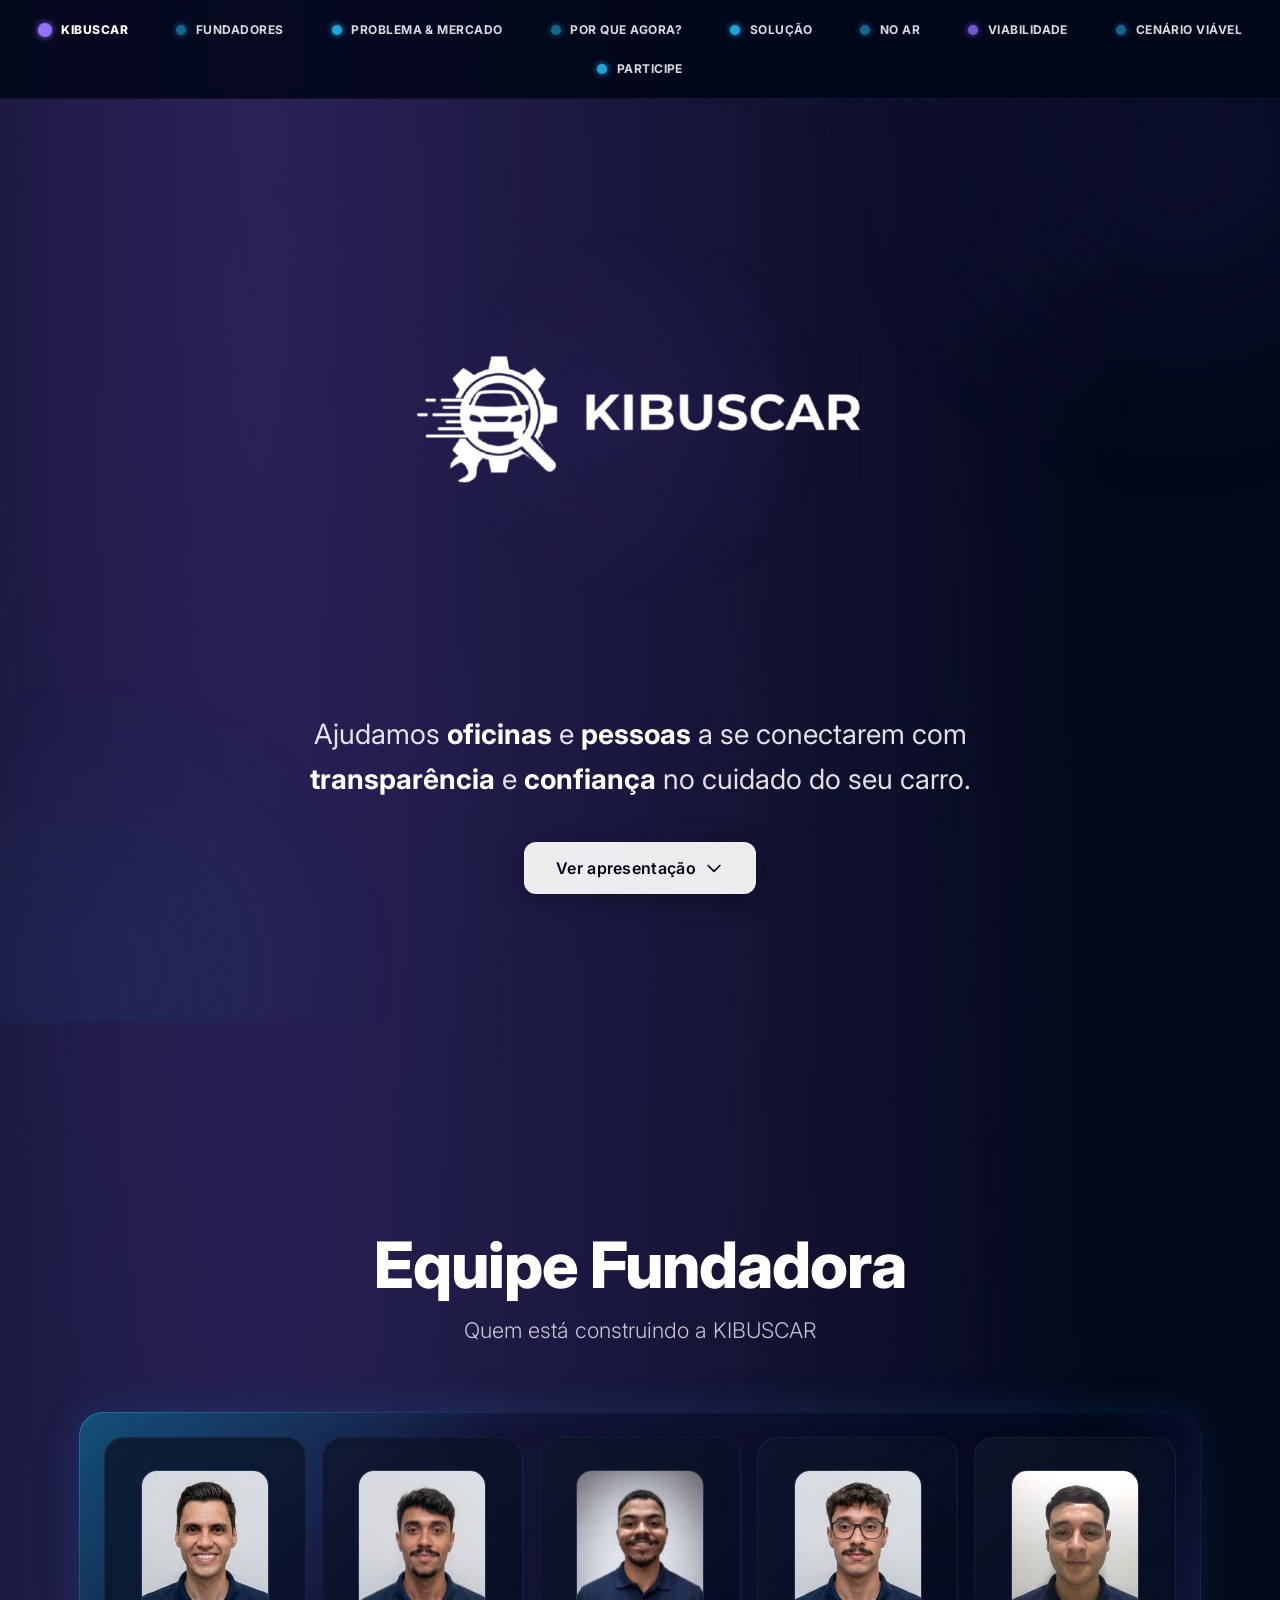
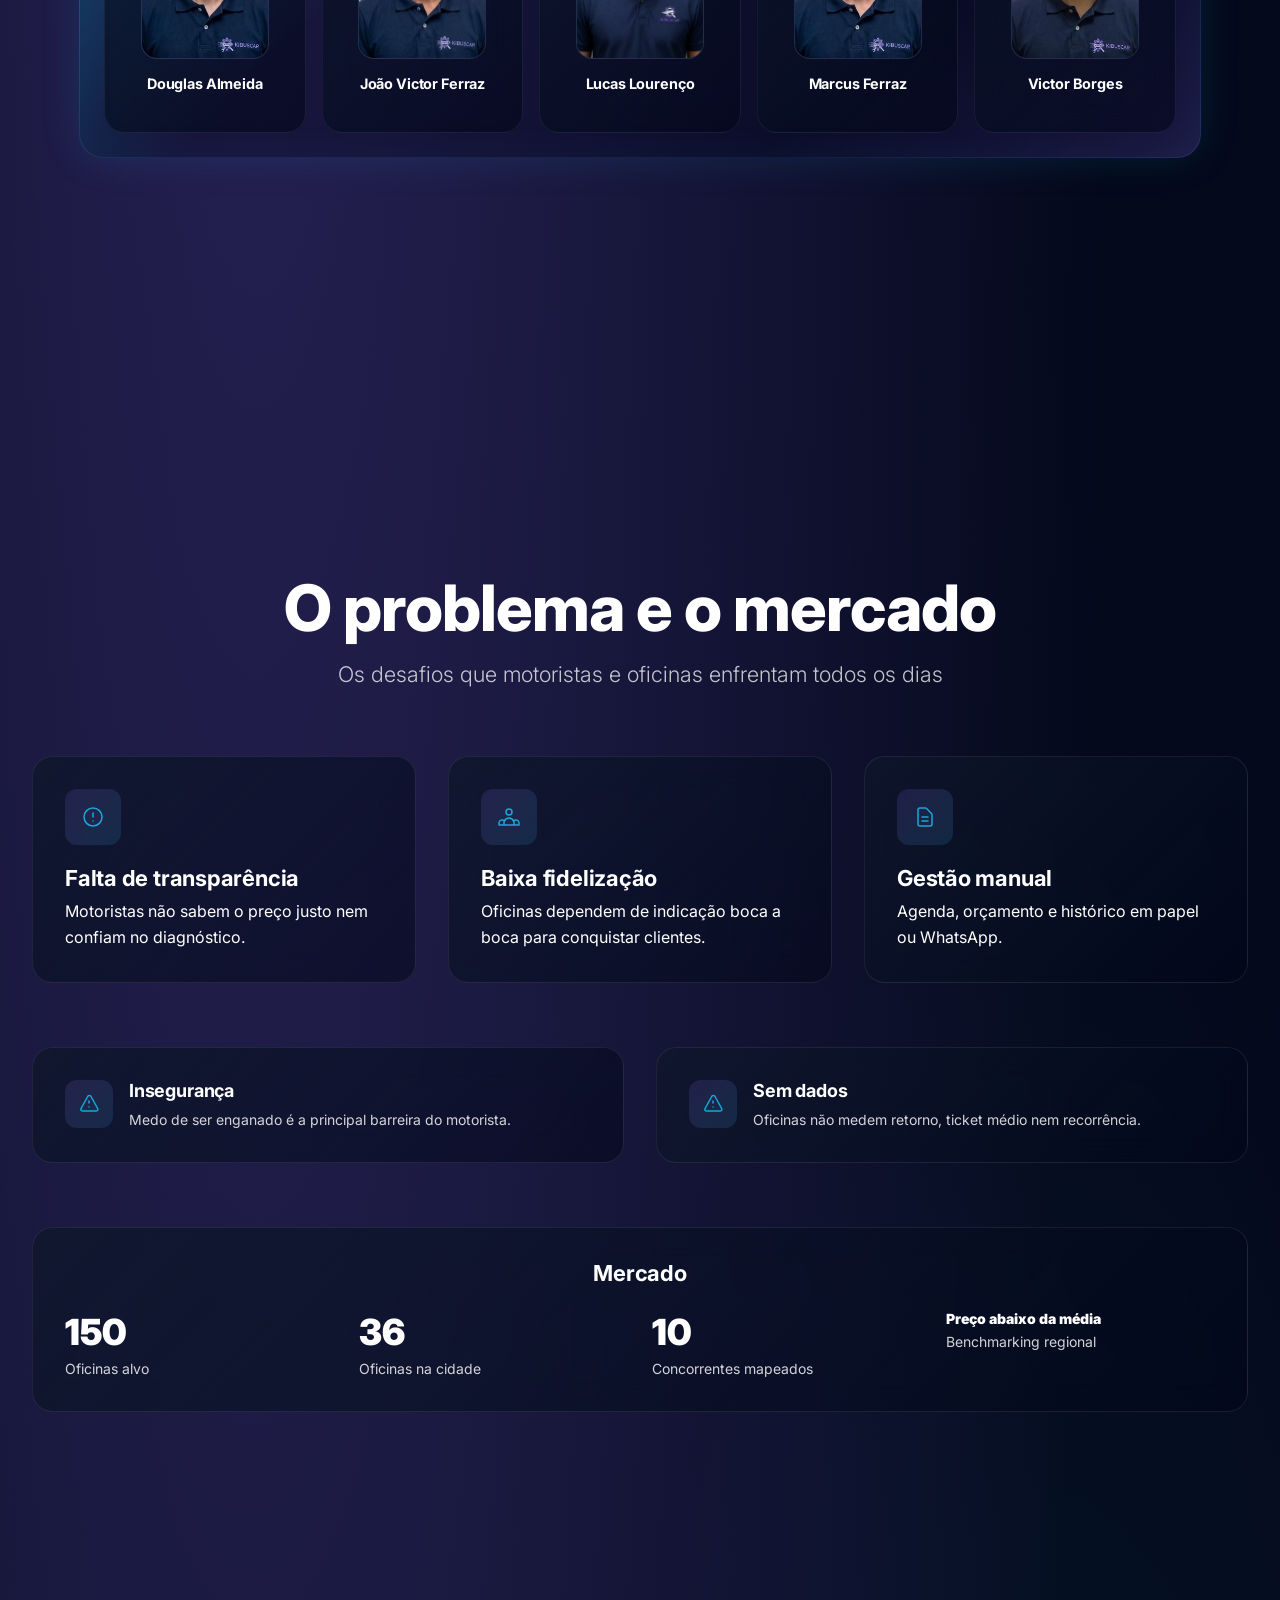
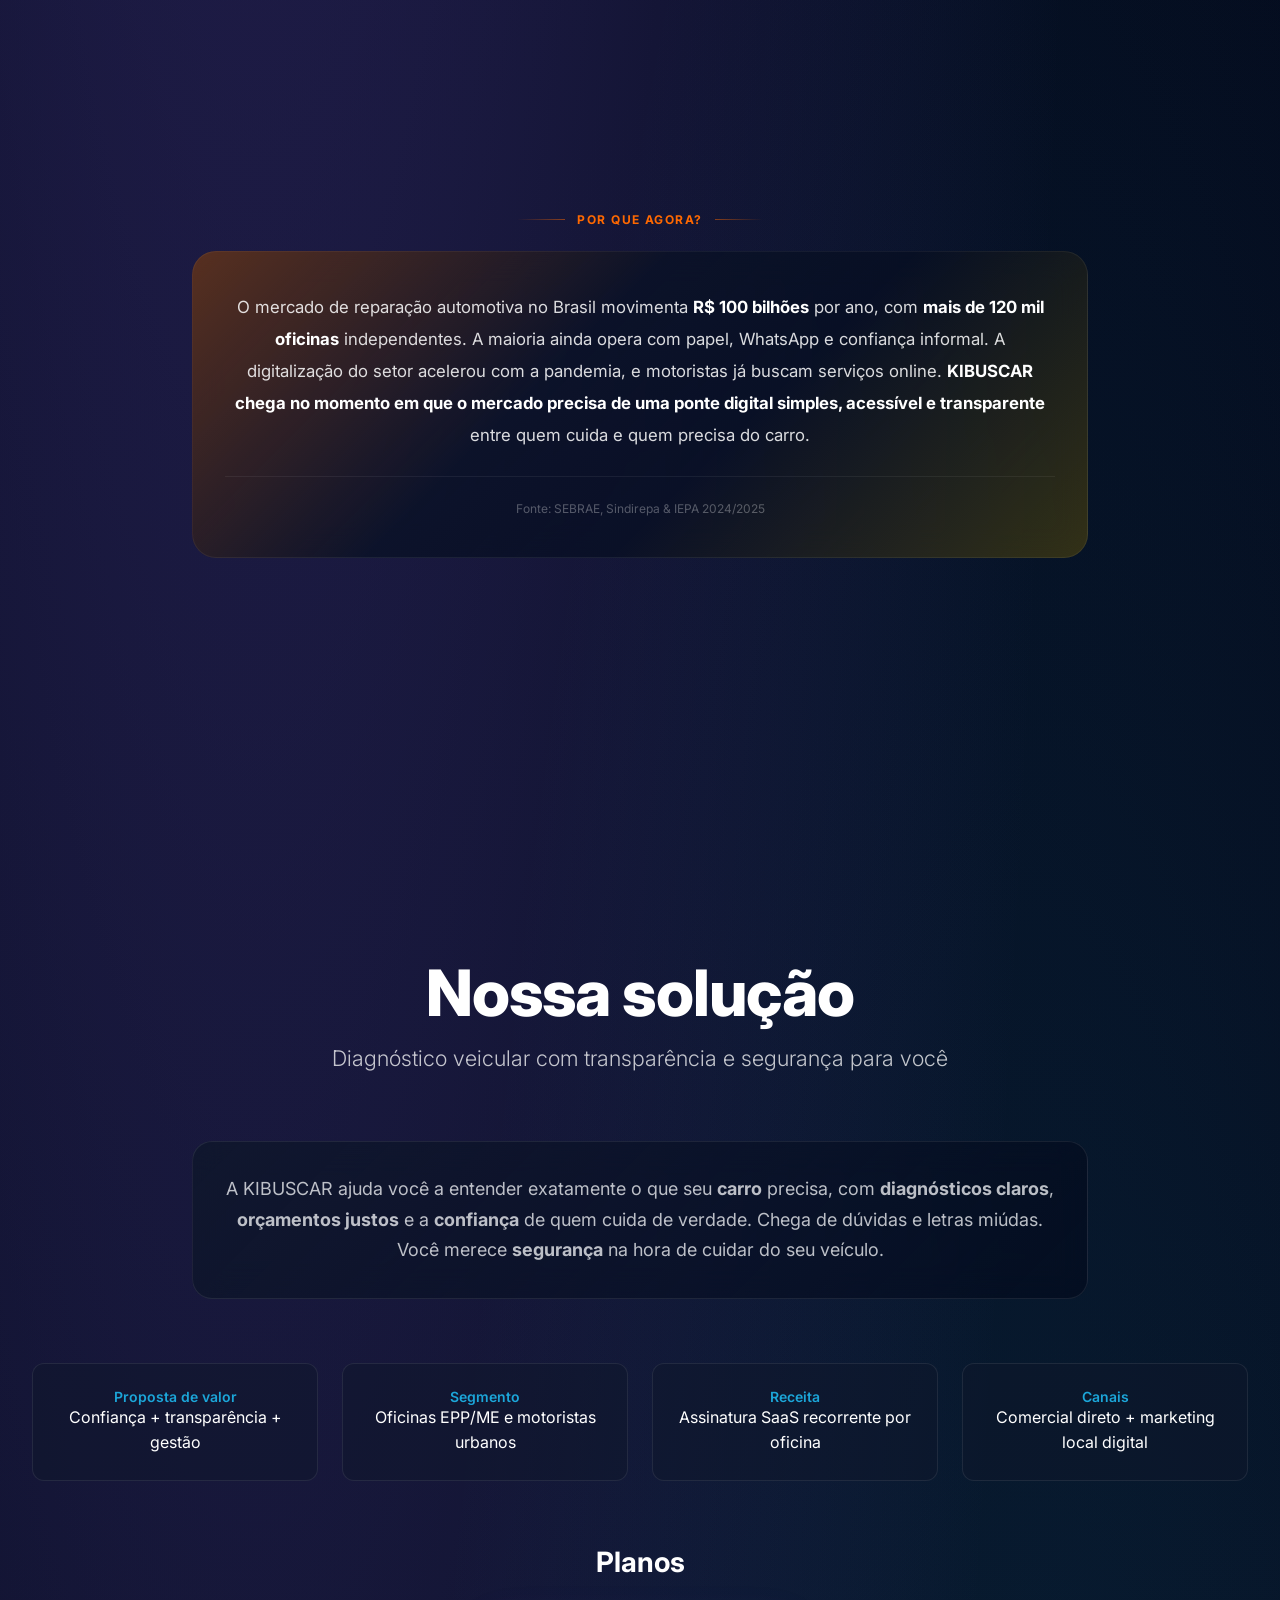
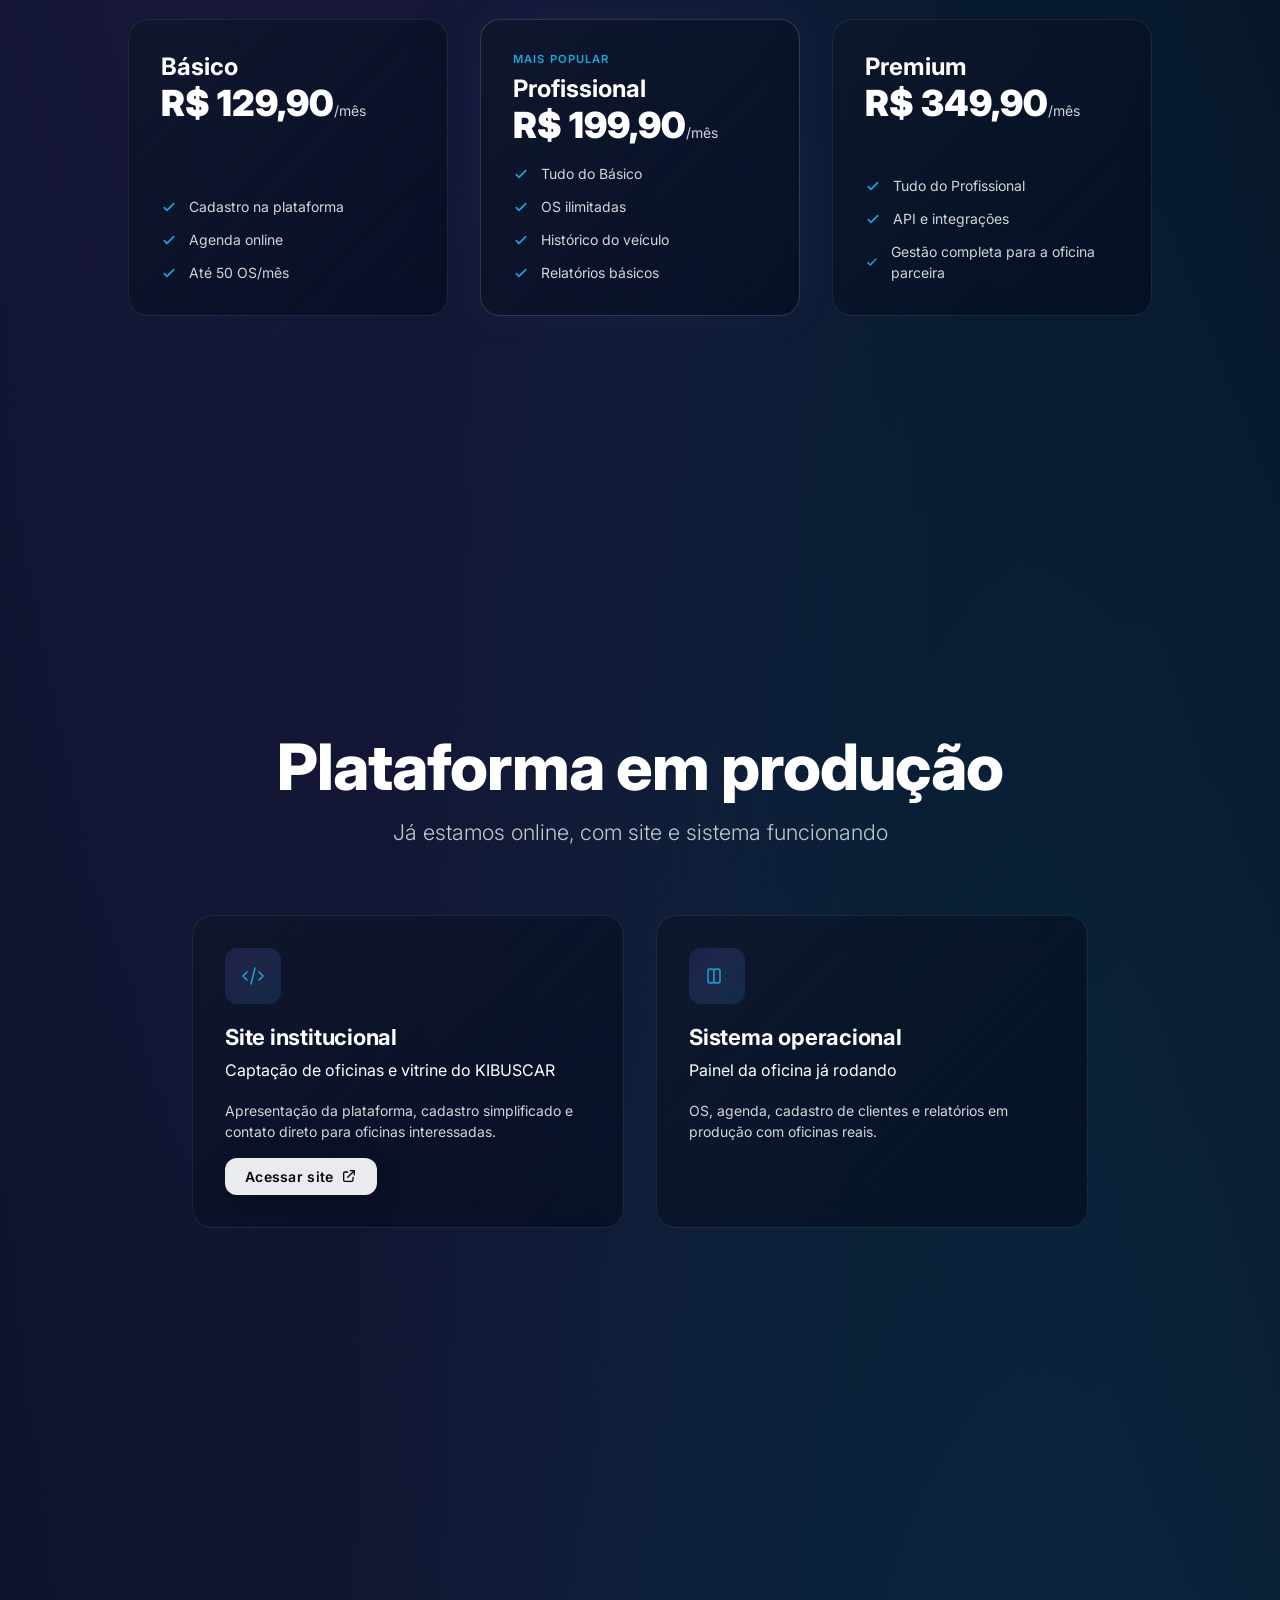
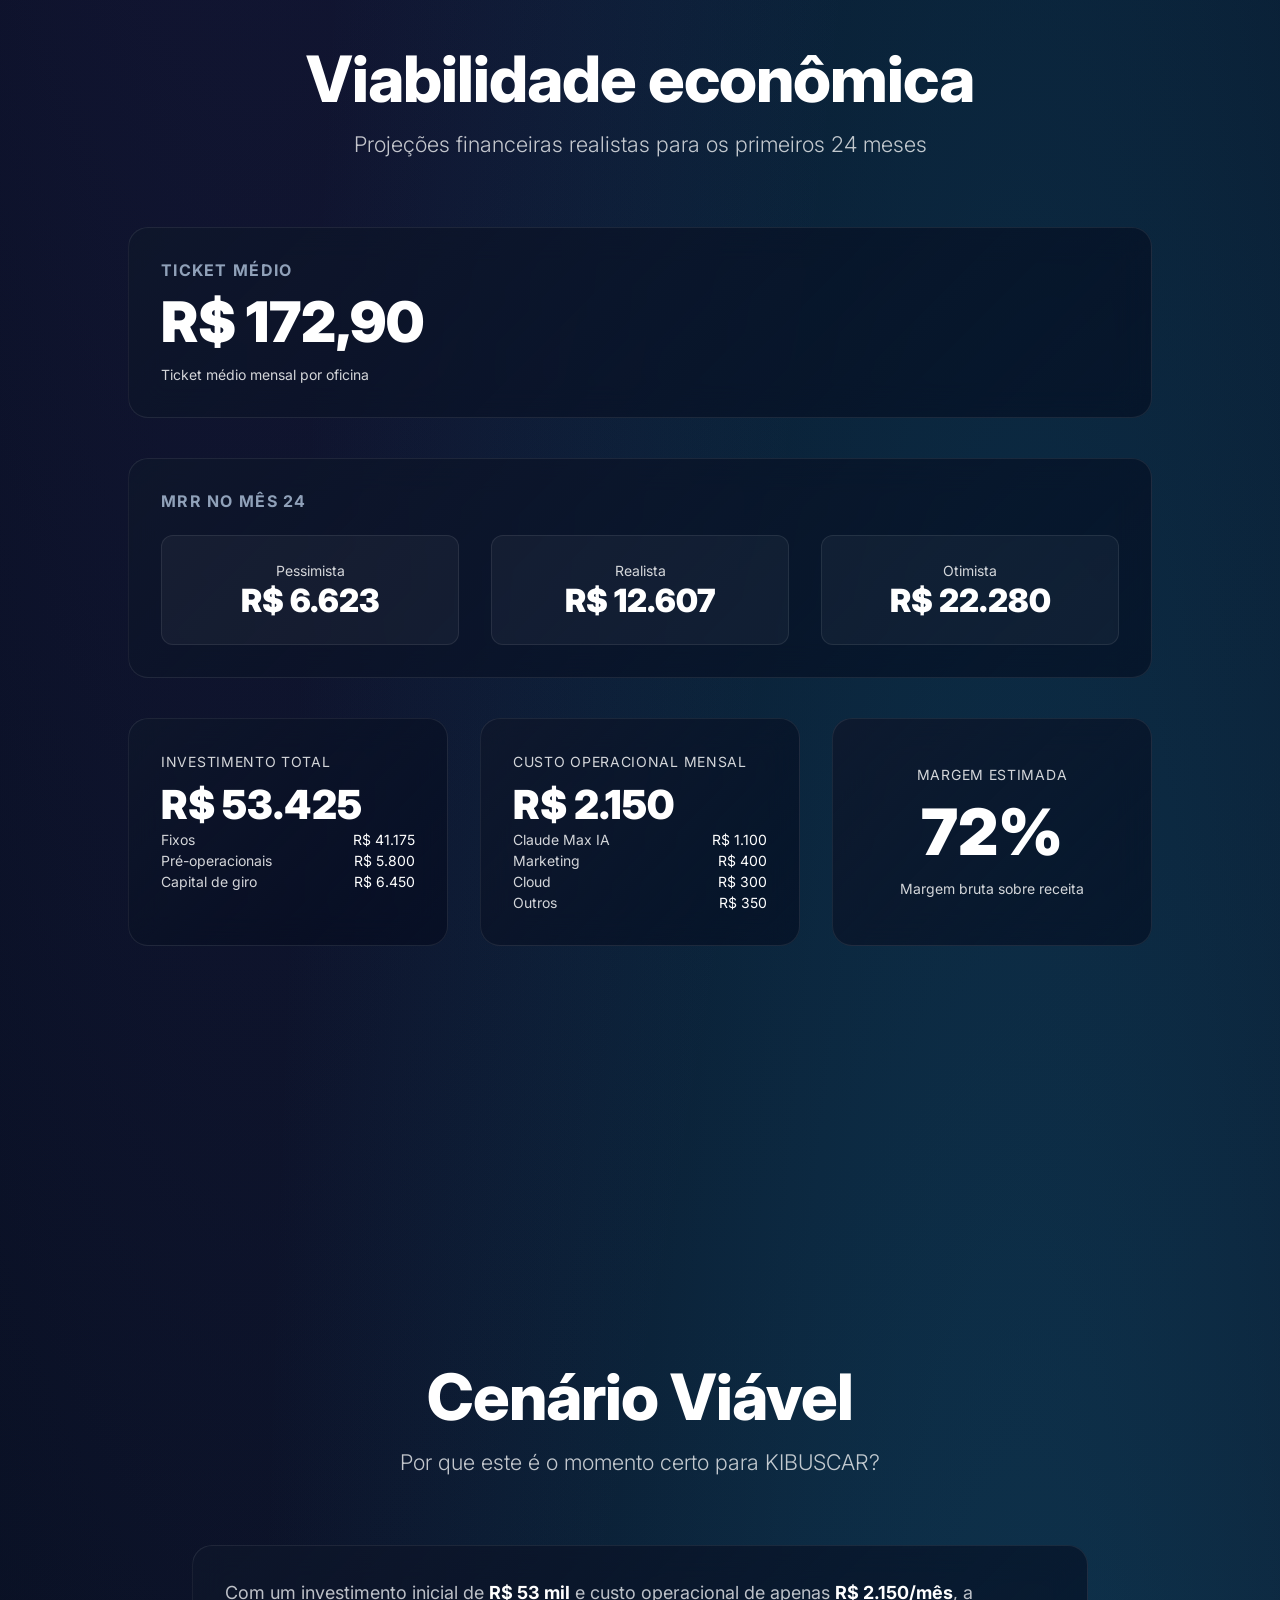
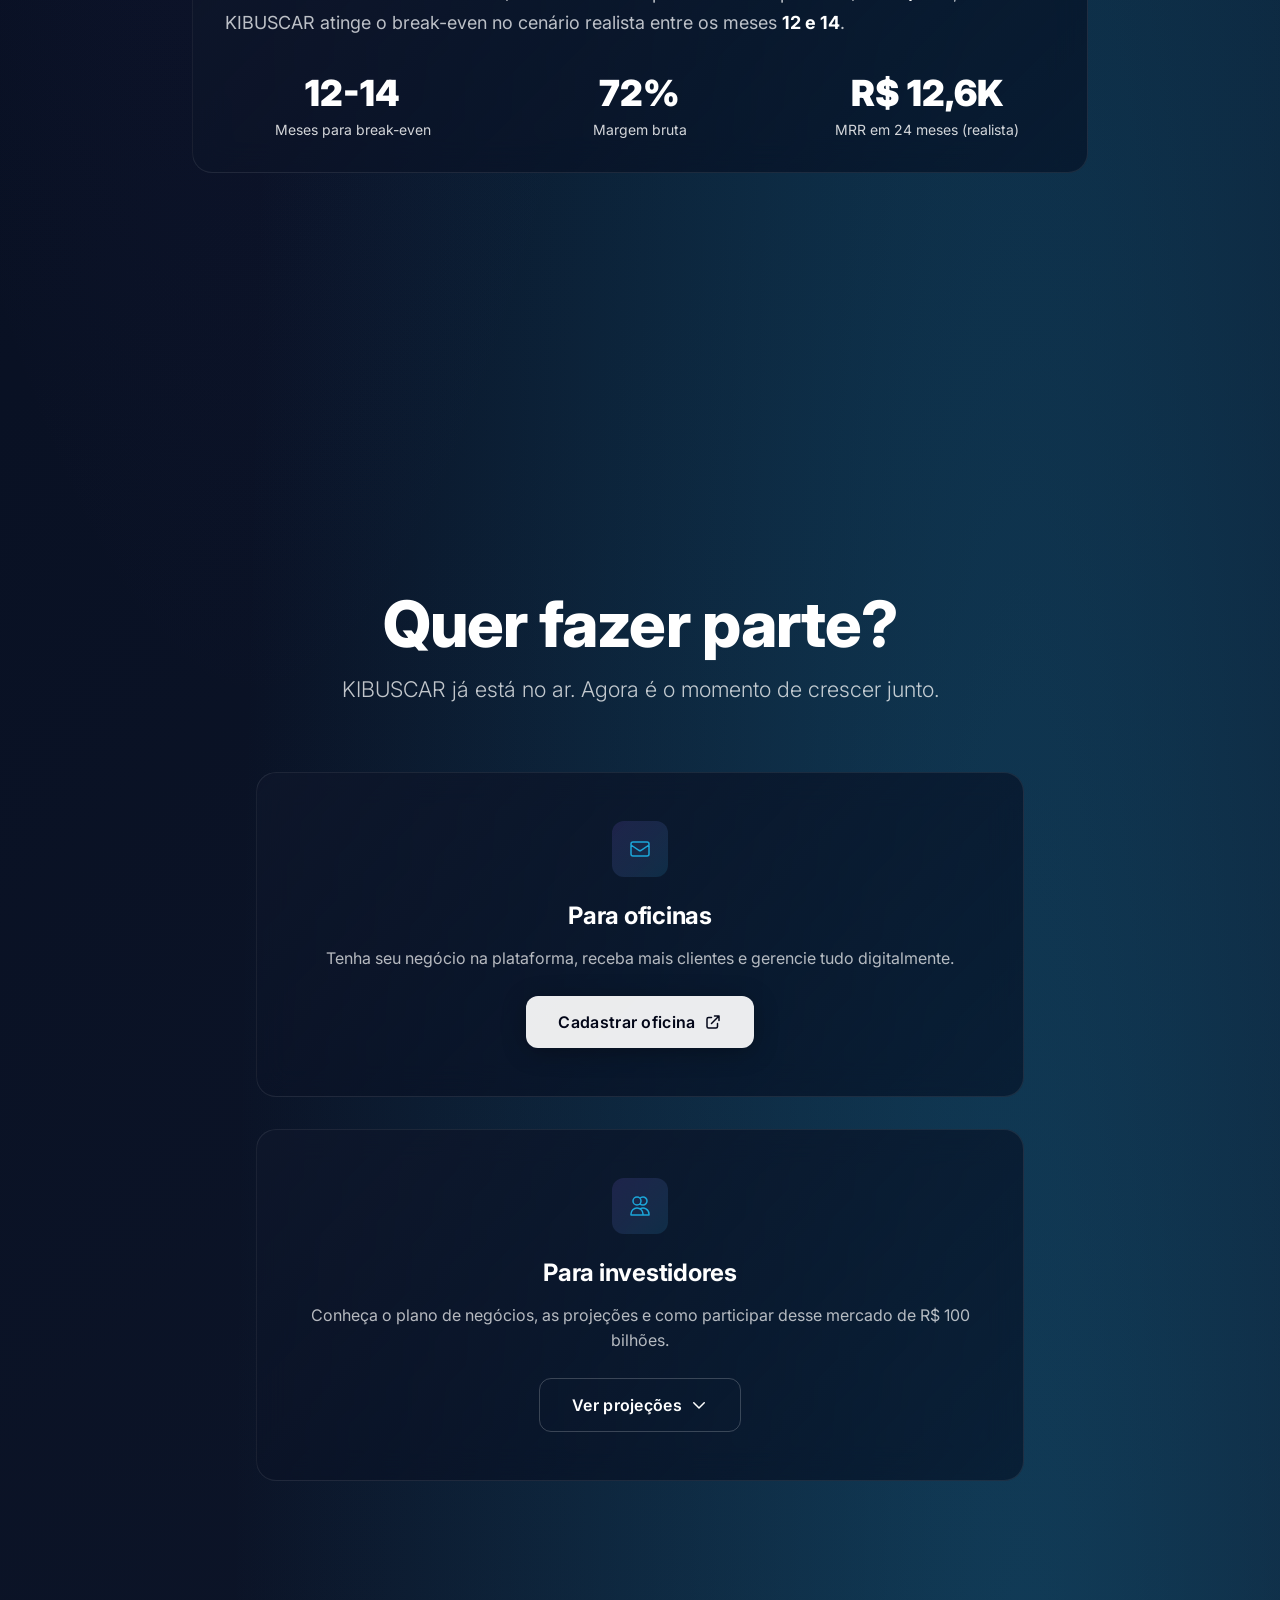
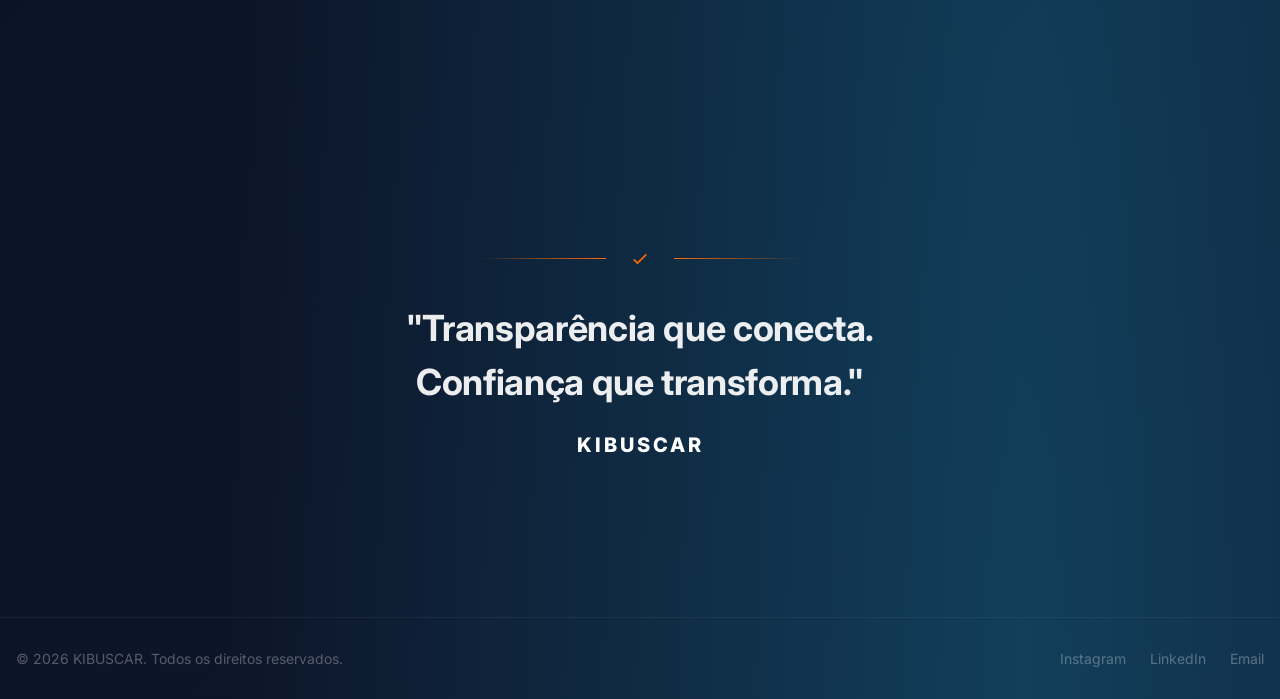
==== index.html @ b16998b0 "Rename kibuscar-pitch.html to index.html for Render" ====
<!DOCTYPE html>
<html lang="pt-BR">
<head>
<meta charset="UTF-8">
<meta name="viewport" content="width=device-width, initial-scale=1.0">
<title>KIBUSCAR | Carros, Oficinas e Pessoas</title>
<link rel="icon" type="image/png" href="kibuscar-logo.png">
<link rel="apple-touch-icon" href="kibuscar-logo.png">
<link href="https://fonts.googleapis.com/css2?family=Inter:wght@300;400;500;600;700;800;900&display=swap" rel="stylesheet">
<style>
*, *::before, *::after { box-sizing: border-box; margin: 0; padding: 0; }
:root {
  --kibu-purple: oklch(55% .18 290);
  --kibu-teal: oklch(68% .13 230);
  --foreground: oklch(100% 0 0);
  --muted-foreground: oklch(70.4% .04 256.788);
  --card-bg: oklch(20.8% .042 265.755);
  --surface: oklch(12.9% .042 264.695);
  --border: oklch(100% 0 0 / .1);
  --gradient-amber: linear-gradient(135deg, var(--kibu-purple), var(--kibu-teal));
}
html { scroll-behavior: smooth; scroll-padding-top: 2rem; }
body {
  font-family: 'Inter', system-ui, -apple-system, sans-serif;
  background: radial-gradient(ellipse at 20% 0%, oklch(55% .18 290 / 0.35), transparent 60%),
              radial-gradient(ellipse at 80% 100%, oklch(68% .13 230 / 0.28), transparent 55%),
              linear-gradient(135deg, oklch(12.9% .042 264.695) 0%, oklch(16% .04 265) 50%, oklch(20.8% .042 265.755) 100%);
  color: var(--foreground);
  -webkit-font-smoothing: antialiased;
  min-height: 100vh;
  padding-top: 3rem;
}
::selection { background: var(--kibu-purple); color: #fff; }
::-webkit-scrollbar { width: 8px; }
::-webkit-scrollbar-track { background: var(--surface); }
::-webkit-scrollbar-thumb { background: var(--kibu-purple); border-radius: 4px; }

/* ===== KEYWORD SIDEBAR ===== */
.keyword-bar {
  position: fixed; top: 0; left: 0; right: 0;
  z-index: 50; display: flex; flex-direction: row;
  justify-content: center; align-items: center;
  gap: 0.5rem 1.5rem; padding: 0.875rem 1.5rem;
  flex-wrap: wrap;
  background: oklch(12.9% .042 264.695 / 0.88);
  backdrop-filter: blur(14px); -webkit-backdrop-filter: blur(14px);
  border-bottom: 1px solid oklch(100% 0 0 / 0.06);
}

.keyword-item {
  display: flex; align-items: center; gap: 0.6rem;
  text-decoration: none; transition: all 0.3s; cursor: pointer;
  padding: 0.5rem 0.75rem; border-radius: 0.5rem;
}
.keyword-item:hover { background: oklch(100% 0 0 / 0.05); }
.keyword-dot {
  width: 10px; height: 10px; border-radius: 50%;
  transition: all 0.3s; flex-shrink: 0;
  box-shadow: 0 0 6px currentColor;
}
.keyword-label {
  font-size: 0.75rem; font-weight: 700; letter-spacing: 0.04em;
  color: oklch(100% 0 0 / 0.85); text-transform: uppercase;
  transition: all 0.3s; white-space: nowrap;
}
.keyword-item:hover .keyword-dot { width: 12px; height: 12px; box-shadow: 0 0 12px currentColor; }
.keyword-item:hover .keyword-label { color: var(--foreground); }
.keyword-item.active .keyword-dot { width: 14px; height: 14px; filter: brightness(1.3); }
.keyword-item.active .keyword-label { color: var(--foreground); font-weight: 800; }

/* ===== CONTAINERS ===== */
.section { max-width: 1280px; margin: 0 auto; padding: 5rem 1rem; position: relative; z-index: 1; }
@media (min-width: 768px) { .section { padding: 8rem 1.5rem; } }
@media (min-width: 1024px) { .section { padding: 8rem 2rem; } }

/* ===== TYPOGRAPHY ===== */
.section-title {
  font-size: 2.5rem; font-weight: 800; letter-spacing: -0.02em; line-height: 1.1;
  color: var(--foreground); text-align: center; margin-bottom: 0.75rem;
}
@media (min-width: 768px) { .section-title { font-size: 4rem; letter-spacing: -0.015em; } }
.section-subtitle {
  font-size: 1.125rem; font-weight: 300; line-height: 1.7; max-width: 42rem;
  color: oklch(100% 0 0 / 0.75); text-align: center; margin: 0 auto;
}
@media (min-width: 768px) { .section-subtitle { font-size: 1.35rem; } }

.hero-headline {
  font-size: 1.5rem; line-height: 1.6; color: oklch(100% 0 0 / 0.88);
  max-width: 42rem; margin: 0 auto 2.5rem; font-weight: 400;
}
.hero-headline strong { color: oklch(100% 0 0); font-weight: 700; }
@media (min-width: 768px) { .hero-headline { font-size: 1.75rem; } }

.card-title {
  font-size: 1.25rem; font-weight: 700; margin-bottom: 0.5rem; color: var(--foreground); letter-spacing: -0.01em;
}
@media (min-width: 768px) { .card-title { font-size: 1.375rem; } }
.card-text { color: var(--foreground); line-height: 1.6; }
.card-text-sm { color: oklch(100% 0 0 / 0.82); font-size: 0.875rem; line-height: 1.5; }

.section-divider {
  height: 1px; max-width: 42rem; margin: 2rem auto 0;
  background: linear-gradient(90deg, transparent, oklch(100% 0 0 / 0.2), transparent);
}

/* ===== GLASS CARD ===== */
.glass {
  background: linear-gradient(135deg, oklch(20.8% .042 265.755 / 0.8) 0%, oklch(12.9% .042 264.695 / 0.5) 100%);
  backdrop-filter: blur(16px); -webkit-backdrop-filter: blur(16px);
  border: 1px solid oklch(100% 0 0 / 0.08);
  border-radius: 1.25rem;
  transition: all 0.4s cubic-bezier(0.4,0,0.2,1);
}
.glass:hover {
  border-color: oklch(100% 0 0 / 0.2);
  transform: translateY(-4px);
  box-shadow: 0 20px 60px rgba(0,0,0,0.4);
}
.glass:active {
  border-color: var(--kibu-purple);
  box-shadow: 0 0 0 2px oklch(55% .18 290 / 0.3), 0 20px 60px rgba(0,0,0,0.4);
  transform: translateY(-2px) scale(0.99);
}

/* ===== BUTTONS ===== */
.btn-primary, .btn-secondary {
  display: inline-flex; align-items: center; gap: 0.5rem;
  padding: 1rem 2rem; border-radius: 0.75rem;
  font-weight: 600; font-size: 1rem; text-decoration: none;
  transition: all 0.3s cubic-bezier(0.4,0,0.2,1); cursor: pointer;
  letter-spacing: 0.02em;
}
.btn-primary {
  background: oklch(100% 0 0 / 0.92);
  color: oklch(12.9% .042 264.695); box-shadow: 0 4px 24px rgba(0,0,0,0.3);
}
.btn-primary:hover { transform: translateY(-2px); box-shadow: 0 8px 32px rgba(0,0,0,0.4); background: #fff; }
.btn-secondary {
  border: 1.5px solid oklch(100% 0 0 / 0.2); color: var(--foreground); background: transparent;
}
.btn-secondary:hover { border-color: oklch(100% 0 0 / 0.5); background: oklch(100% 0 0 / 0.05); transform: translateY(-2px); }

/* ===== ACCENT ===== */
.accent-gradient {
  color: var(--foreground); transition: all 0.3s;
}
.accent-gradient:hover {
  color: var(--kibu-teal);
  transform: scale(1.04);
  display: inline-block;
}
.text-accent { color: var(--kibu-purple); }
.text-teal { color: var(--kibu-teal); }

/* ===== HERO GLOW ===== */
.hero-glow, .hero-glow-2 {
  position: absolute; border-radius: 50%; pointer-events: none;
  filter: blur(60px); animation: pulseGlow 6s ease-in-out infinite;
}
.hero-glow {
  width: 600px; height: 600px; top: -200px; right: -200px;
  background: radial-gradient(circle, oklch(55% .18 290 / 0.12), transparent 70%);
}
.hero-glow-2 {
  width: 500px; height: 500px; bottom: -200px; left: -150px;
  background: radial-gradient(circle, oklch(68% .13 230 / 0.08), transparent 70%);
  animation-delay: 3s;
}
.hero-logo-wrap {
  display: inline-block; position: relative; margin: 0 auto 3.5rem;
  width: 30rem; height: 30rem; max-width: 85vw;
}
.hero-logo-wrap::before {
  content: ''; position: absolute; inset: 10%;
  border-radius: 50%;
  background: radial-gradient(circle, oklch(55% .18 290 / 0.08), transparent 70%);
  animation: logoPulse 5s ease-in-out infinite;
}
@keyframes logoPulse {
  0%, 100% { transform: scale(1); opacity: 0.6; }
  50% { transform: scale(1.2); opacity: 1; }
}
@keyframes pulseGlow {
  0%, 100% { opacity: 0.5; transform: scale(1); }
  50% { opacity: 1; transform: scale(1.1); }
}

/* ===== NEON ACCENTS ===== */
:root {
  --neon-orange: oklch(72% 0.22 45);
  --neon-red: oklch(62% 0.24 25);
  --neon-yellow: oklch(85% 0.18 95);
}
.bg-deco {
  position: fixed; inset: 0; pointer-events: none; z-index: 0; overflow: hidden;
}
.bg-deco .accent {
  position: absolute; border-radius: 999px;
}
/* Horizontal line: problem → solution transition */
.bg-deco .accent:nth-child(1) {
  top: 105vh; left: 10%; height: 1px; width: 0;
  background: var(--neon-red);
  box-shadow: 0 0 6px var(--neon-red);
  animation: neonSlide 10s ease-in-out infinite;
}
/* Horizontal line: viability area */
.bg-deco .accent:nth-child(2) {
  top: 470vh; right: 15%; height: 1px; width: 0;
  background: var(--neon-yellow);
  box-shadow: 0 0 6px var(--neon-yellow);
  animation: neonSlide 12s ease-in-out infinite;
  animation-delay: -5s;
}
/* Vertical accent near hero */
.bg-deco .accent:nth-child(3) {
  bottom: 5%; right: 6%; width: 1px; height: 0;
  background: linear-gradient(180deg, transparent, var(--neon-orange));
  box-shadow: 0 0 8px var(--neon-orange);
  animation: neonRise 8s ease-in-out infinite;
}
/* Soft glow behind MVP/planos section */
.bg-deco .glow {
  position: absolute; border-radius: 50%;
  filter: blur(60px); opacity: 0.03;
  animation: orbFloat 30s infinite ease-in-out;
}
.bg-deco .glow:nth-child(4) {
  width: 350px; height: 350px; top: 200vh; left: 50%;
  transform: translateX(-50%);
  background: radial-gradient(circle, var(--neon-yellow), transparent);
  animation-delay: -10s;
}

@keyframes neonSlide {
  0%, 100% { width: 0; opacity: 0; }
  15% { opacity: 0.06; }
  40% { width: 35%; opacity: 0.1; }
  70% { width: 20%; opacity: 0.05; }
  90% { opacity: 0; }
}
@keyframes neonRise {
  0%, 100% { height: 0; opacity: 0; }
  15% { opacity: 0.07; }
  40% { height: 80px; opacity: 0.12; }
  70% { height: 50px; opacity: 0.05; }
  90% { opacity: 0; }
}
@keyframes orbFloat {
  0%, 100% { transform: translateX(-50%) translate(0, 0) scale(1); }
  25% { transform: translateX(-50%) translate(20px, -30px) scale(1.1); }
  50% { transform: translateX(-50%) translate(-20px, 20px) scale(0.9); }
  75% { transform: translateX(-50%) translate(15px, -10px) scale(1.05); }
}
.fade-in { opacity: 0; transform: translateY(30px); transition: opacity 0.8s ease-out, transform 0.8s ease-out; }
.fade-in.visible { opacity: 1; transform: translateY(0); }

/* ===== LOGO / PHOTO PLACEHOLDERS ===== */
.photo-placeholder {
  width: 7rem; aspect-ratio: 250/370; border-radius: 1rem;
  background: linear-gradient(135deg, oklch(55% .18 290 / 0.2), oklch(68% .13 230 / 0.12));
  display: flex; align-items: center; justify-content: center;
  border: 1.5px solid oklch(100% 0 0 / .06); margin: 0 auto 1rem;
  transition: all 0.3s ease; overflow: hidden;
}
@media (min-width: 768px) { .photo-placeholder { width: 8rem; } }
.photo-placeholder span { color: oklch(100% 0 0 / .2); font-size: 0.75rem; font-weight: 300; letter-spacing: 0.02em; }
.photo-placeholder img { width: 100%; height: 100%; object-fit: cover; }
.team-card:hover .photo-placeholder {
  border-color: oklch(68% .13 230 / 0.3);
  box-shadow: 0 0 20px oklch(68% .13 230 / 0.1);
}

/* ===== TEAM CARD ===== */
.team-card {
  display: flex; flex-direction: column; align-items: center; text-align: center;
  padding: 2rem 1.5rem;
  background: linear-gradient(135deg, oklch(20.8% .042 265.755 / 0.85) 0%, oklch(12.9% .042 264.695 / 0.55) 100%);
  backdrop-filter: blur(16px); border: 1px solid oklch(100% 0 0 / 0.06);
  border-radius: 1.25rem;
  transition: all 0.4s cubic-bezier(0.4,0,0.2,1);
  position: relative; overflow: hidden;
}
.team-card::before {
  content: ''; position: absolute; top: 0; left: 0; right: 0;
  height: 2px;
  background: linear-gradient(90deg, transparent, oklch(68% .13 230 / 0.3), transparent);
  opacity: 0; transition: opacity 0.4s ease;
}
.team-card:hover {
  border-color: oklch(100% 0 0 / 0.15); transform: translateY(-6px);
  box-shadow: 0 24px 64px rgba(0,0,0,0.5);
}
.team-card:hover::before { opacity: 1; }
.team-card:active {
  border-color: var(--kibu-purple);
  box-shadow: 0 0 0 2px oklch(55% .18 290 / 0.3), 0 24px 64px rgba(0,0,0,0.5);
  transform: translateY(-3px) scale(0.99);
}

/* ===== TEAM NEON FRAME ===== */
.team-neon-frame {
  position: relative; padding: 1.5rem; border-radius: 1.5rem;
  background: oklch(12.9% .042 264.695 / 0.3);
}
.team-neon-frame::before {
  content: ''; position: absolute; inset: -1px;
  border-radius: 1.5rem;
  background: linear-gradient(135deg, oklch(68% .13 230 / 0.6), transparent 30%, transparent 70%, oklch(55% .18 290 / 0.35));
  z-index: -1;
  animation: neonBorder 3s ease-in-out infinite;
}
.team-neon-frame::after {
  content: ''; position: absolute; inset: 0;
  border-radius: 1.5rem;
  box-shadow: 0 0 40px oklch(68% .13 230 / 0.15), inset 0 0 40px oklch(68% .13 230 / 0.06);
  pointer-events: none;
  animation: neonGlow 3s ease-in-out infinite;
}
@keyframes neonBorder {
  0%, 100% { opacity: 0.5; }
  50% { opacity: 1; }
}
@keyframes neonGlow {
  0%, 100% { box-shadow: 0 0 25px oklch(68% .13 230 / 0.1), inset 0 0 25px oklch(68% .13 230 / 0.04); }
  50% { box-shadow: 0 0 55px oklch(68% .13 230 / 0.2), inset 0 0 55px oklch(68% .13 230 / 0.08); }
}

/* ===== PLAN CARD ===== */
.plan-card {
  display: flex; flex-direction: column; padding: 2rem;
  background: linear-gradient(135deg, oklch(20.8% .042 265.755 / 0.8) 0%, oklch(12.9% .042 264.695 / 0.5) 100%);
  backdrop-filter: blur(16px); border: 1px solid oklch(100% 0 0 / 0.08);
  border-radius: 1.25rem;
  transition: all 0.4s cubic-bezier(0.4,0,0.2,1);
}
.plan-card:hover { border-color: oklch(100% 0 0 / 0.2); transform: translateY(-4px); box-shadow: 0 20px 60px rgba(0,0,0,0.4); }
.plan-card:active { border-color: var(--kibu-purple); box-shadow: 0 0 0 2px oklch(55% .18 290 / 0.3), 0 20px 60px rgba(0,0,0,0.4); transform: translateY(-2px) scale(0.99); }
.plan-card.featured { border-color: oklch(100% 0 0 / 0.15); box-shadow: 0 0 40px oklch(55% .18 290 / 0.08); }

/* ===== METRIC CARD ===== */
.metric-card {
  padding: 1.5rem; border-radius: 0.75rem; text-align: center;
  background: oklch(20.8% .042 265.755 / 0.5); border: 1px solid oklch(100% 0 0 / 0.08);
  transition: all 0.3s;
}
.metric-card:hover { border-color: oklch(100% 0 0 / 0.2); background: oklch(20.8% .042 265.755 / 0.7); }
.metric-card:active { border-color: var(--kibu-teal); box-shadow: 0 0 0 2px oklch(68% .13 230 / 0.3); transform: scale(0.98); }

/* ===== ICON BOX ===== */
.icon-box {
  width: 3.5rem; height: 3.5rem; border-radius: 0.75rem;
  background: linear-gradient(135deg, oklch(55% .18 290 / 0.18), oklch(68% .13 230 / 0.15));
  display: flex; align-items: center; justify-content: center; flex-shrink: 0;
}
.icon-box svg, .icon-box-sm svg { width: 1.5rem; height: 1.5rem; color: var(--kibu-teal); }
.icon-box-sm {
  width: 3rem; height: 3rem; border-radius: 0.75rem;
  background: linear-gradient(135deg, oklch(55% .18 290 / 0.18), oklch(68% .13 230 / 0.15));
  display: flex; align-items: center; justify-content: center; flex-shrink: 0;
}

/* ===== STEP ===== */
.step-num {
  width: 2.5rem; height: 2.5rem; border-radius: 50%;
  background: var(--gradient-amber);
  display: flex; align-items: center; justify-content: center;
  color: #fff; font-weight: 700; font-size: 0.875rem; flex-shrink: 0;
}

/* ===== IMPACT SECTION ===== */
.impact-section {
  text-align: center; padding: 6rem 1rem;
  max-width: 64rem; margin: 0 auto;
}
.impact-frame {
  display: flex; align-items: center; gap: 1.5rem;
  justify-content: center; margin-bottom: 2rem;
}
.impact-frame .line {
  flex: 1; max-width: 8rem; height: 1px;
  background: linear-gradient(90deg, transparent, var(--neon-orange));
}
.impact-frame .line:last-child {
  background: linear-gradient(90deg, var(--neon-orange), transparent);
}
.impact-phrase {
  font-size: 1.75rem; font-weight: 700; line-height: 1.5; letter-spacing: -0.01em;
  color: oklch(100% 0 0 / 0.92); max-width: 48rem; margin: 0 auto 1.5rem;
}
@media (min-width: 768px) { .impact-phrase { font-size: 2.25rem; } }
.impact-brand {
  font-size: 1.25rem; font-weight: 800; letter-spacing: 0.15em; text-transform: uppercase;
  color: var(--foreground);
}

/* ===== WHY NOW SECTION ===== */
.why-now-card {
  position: relative;
  background: linear-gradient(135deg, oklch(20.8% .042 265.755 / 0.9) 0%, oklch(12.9% .042 264.695 / 0.6) 100%);
  backdrop-filter: blur(16px); -webkit-backdrop-filter: blur(16px);
  border-radius: 1.5rem; padding: 2.5rem 2rem;
  border: 1px solid oklch(100% 0 0 / 0.06);
  animation: whyPulse 4s ease-in-out infinite;
}
.why-now-card::before {
  content: ''; position: absolute; inset: -1px;
  border-radius: 1.5rem;
  background: linear-gradient(135deg, oklch(72% 0.22 45 / 0.3), transparent 40%, transparent 60%, oklch(85% 0.18 95 / 0.2));
  z-index: -1;
  animation: whyBorder 6s ease-in-out infinite;
}
@keyframes whyPulse {
  0%, 100% { box-shadow: 0 0 20px oklch(72% 0.22 45 / 0.05), 0 8px 32px rgba(0,0,0,0.4); }
  50% { box-shadow: 0 0 40px oklch(72% 0.22 45 / 0.12), 0 12px 48px rgba(0,0,0,0.5); }
}
@keyframes whyBorder {
  0%, 100% { opacity: 0.4; }
  50% { opacity: 1; }
}
.why-now-divider {
  display: flex; align-items: center; justify-content: center; gap: 0.75rem;
  margin-bottom: 1.5rem;
}
.why-now-divider .line {
  flex: 1; max-width: 3rem; height: 1px;
  background: linear-gradient(90deg, transparent, oklch(72% 0.22 45 / 0.5));
  animation: dividerPulse 3s ease-in-out infinite;
}
.why-now-divider .line:last-child {
  background: linear-gradient(90deg, oklch(72% 0.22 45 / 0.5), transparent);
  animation-delay: -1.5s;
}
@keyframes dividerPulse {
  0%, 100% { opacity: 0.3; }
  50% { opacity: 1; }
}
.why-now-label {
  font-size: 0.75rem; font-weight: 700; letter-spacing: 0.12em; text-transform: uppercase;
  color: oklch(72% 0.22 45);
  animation: labelGlow 3s ease-in-out infinite;
}
@keyframes labelGlow {
  0%, 100% { text-shadow: 0 0 4px oklch(72% 0.22 45 / 0.2); }
  50% { text-shadow: 0 0 12px oklch(72% 0.22 45 / 0.5); }
}

/* ===== FOOTER ===== */
footer { border-top: 1px solid oklch(100% 0 0 / .05); padding: 2rem 0; }
.footer-inner {
  max-width: 1280px; margin: 0 auto; padding: 0 1rem;
  display: flex; flex-direction: column; align-items: center; gap: 1rem;
}
@media (min-width: 768px) { .footer-inner { flex-direction: row; justify-content: space-between; } }
footer p { color: oklch(100% 0 0 / .3); font-size: 0.875rem; }
footer a { color: oklch(100% 0 0 / .3); font-size: 0.875rem; text-decoration: none; transition: color 0.3s; }
footer a:hover { color: var(--kibu-teal); }
footer .links { display: flex; gap: 1.5rem; }

/* ===== UTILITY GRIDS ===== */
.grid-3 { display: grid; gap: 1.5rem; }
@media (min-width: 768px) { .grid-3 { grid-template-columns: repeat(3, 1fr); gap: 2rem; } }
.grid-2 { display: grid; gap: 1.5rem; }
@media (min-width: 768px) { .grid-2 { grid-template-columns: repeat(2, 1fr); gap: 2rem; } }
.grid-4 { display: grid; gap: 1.5rem; }
@media (min-width: 768px) { .grid-4 { grid-template-columns: repeat(4, 1fr); gap: 1.5rem; } }
.grid-metrics { display: grid; grid-template-columns: repeat(2, 1fr); gap: 1rem; }
@media (min-width: 768px) { .grid-metrics { grid-template-columns: repeat(4, 1fr); gap: 1.5rem; } }
.flex-gap { display: flex; gap: 1rem; flex-wrap: wrap; }
.mb-16 { margin-bottom: 4rem; } .mb-10 { margin-bottom: 2.5rem; } .mb-8 { margin-bottom: 2rem; }
.mb-6 { margin-bottom: 1.5rem; } .mb-4 { margin-bottom: 1rem; } .mb-2 { margin-bottom: 0.5rem; }
.mt-1 { margin-top: 0.25rem; } .mt-2 { margin-top: 0.5rem; } .mt-auto { margin-top: auto; }
.gap-3 { gap: 0.75rem; } .gap-4 { gap: 1rem; } .gap-5 { gap: 1.25rem; }
.gap-6 { gap: 1.5rem; } .gap-10 { gap: 2.5rem; }
.p-6 { padding: 1.5rem; } .p-8 { padding: 2rem; }
@media (min-width: 768px) { .p-8-md { padding: 2.5rem; } .p-10-md { padding: 3rem; } }
.max-w-3xl { max-width: 48rem; } .max-w-4xl { max-width: 56rem; } .max-w-5xl { max-width: 64rem; }
.mx-auto { margin-left: auto; margin-right: auto; }
.text-center { text-align: center; } .text-left { text-align: left; }
.text-sm { font-size: 0.875rem; } .text-lg { font-size: 1.125rem; }
.text-xl { font-size: 1.25rem; } .text-3xl { font-size: 1.875rem; }
.text-4xl { font-size: 2.25rem; } .text-5xl { font-size: 3rem; }
@media (min-width: 768px) { .text-4xl-md { font-size: 3rem; } .text-5xl-md { font-size: 3.75rem; } }
.text-white { color: #fff; }
.font-light { font-weight: 300; } .font-medium { font-weight: 500; }
.font-semibold { font-weight: 600; } .font-bold { font-weight: 700; } .font-black { font-weight: 900; }
.tracking-widest { letter-spacing: 0.1em; } .uppercase { text-transform: uppercase; }
.leading-relaxed { line-height: 1.625; }
.h-full { height: 100%; } .shrink-0 { flex-shrink: 0; }
.justify-between { justify-content: space-between; }
.space-y-3 > * + * { margin-top: 0.75rem; }
.space-y-5 > * + * { margin-top: 1.25rem; }
.space-y-6 > * + * { margin-top: 1.5rem; }
.space-y-10 > * + * { margin-top: 2.5rem; }
</style>
</head>
<body>

<div class="bg-deco">
  <div class="accent"></div>
  <div class="accent"></div>
  <div class="accent"></div>
  <div class="glow"></div>
</div>

<!-- KEYWORD BAR -->
<nav class="keyword-bar" id="keywordBar"></nav>

<!-- ===== HERO ===== -->
<section id="abertura" style="position:relative;min-height:100vh;display:flex;align-items:center;overflow:hidden;">
  <div class="hero-glow"></div>
  <div class="hero-glow-2"></div>
  <div class="section" style="width:100%;">
    <div class="fade-in" style="display:flex;flex-direction:column;align-items:center;text-align:center;">
      <a href="https://kibuscar.com.br/?i=2" target="_blank" rel="noopener noreferrer" class="hero-logo-wrap">
        <img src="kibuscar-logo.png" alt="KIBUSCAR" style="width:100%;height:100%;filter:brightness(0) invert(1);object-fit:contain;position:relative;z-index:1;">
      </a>
      <h1 style="display:none;">KIBUSCAR | Carros, Oficinas e Pessoas</h1>
      <p class="hero-headline">Ajudamos <strong>oficinas</strong> e <strong>pessoas</strong> a se conectarem com <strong>transparência</strong> e <strong>confiança</strong> no cuidado do seu carro.</p>
      <div style="display:flex;gap:1rem;flex-wrap:wrap;justify-content:center;">
        <a href="#solucao" class="btn-primary">
          Ver apresentação
          <svg width="20" height="20" fill="none" viewBox="0 0 24 24" stroke="currentColor"><path stroke-linecap="round" stroke-linejoin="round" stroke-width="2" d="M19 9l-7 7-7-7"/></svg>
        </a>
      </div>
    </div>
  </div>
</section>

<!-- ===== EQUIPE ===== -->
<section id="equipe" style="padding:5rem 0;">
  <div class="section">
    <div class="section-title">Equipe Fundadora</div>
    <p class="section-subtitle mb-16">Quem está construindo a KIBUSCAR</p>
    <div class="fade-in" style="max-width:70rem;margin:0 auto;">
      <div class="team-neon-frame">
        <div style="display:flex;justify-content:center;gap:1rem;flex-wrap:wrap;">
          <div class="fade-in team-card" style="flex:1;min-width:9rem;max-width:13rem;">
             <div class="photo-placeholder"><img src="img/Douglas.jpeg" alt="Douglas Almeida"></div>
            <h3 class="card-title" style="font-size:0.9rem;">Douglas Almeida</h3>
          </div>
          <div class="fade-in team-card" style="flex:1;min-width:11rem;max-width:15rem;">
            <div class="photo-placeholder"><img src="img/Joao.jpeg" alt="João Ferraz"></div>
            <h3 class="card-title" style="font-size:0.9rem;">João Victor Ferraz</h3>
          </div>
          <div class="fade-in team-card" style="flex:1;min-width:9rem;max-width:13rem;">
             <div class="photo-placeholder"><img src="img/Lucas.jpeg" alt="Lucas Lourenço"></div>
            <h3 class="card-title" style="font-size:0.9rem;">Lucas Lourenço</h3>
          </div>
          <div class="fade-in team-card" style="flex:1;min-width:9rem;max-width:13rem;">
            <div class="photo-placeholder"><img src="img/Marcus.jpeg" alt="Marcus Ferraz"></div>
            <h3 class="card-title" style="font-size:0.9rem;">Marcus Ferraz</h3>
          </div>
          <div class="fade-in team-card" style="flex:1;min-width:9rem;max-width:13rem;">
             <div class="photo-placeholder"><img src="img/Victor.jpeg" alt="Victor Borges"></div>
            <h3 class="card-title" style="font-size:0.9rem;">Victor Borges</h3>
          </div>
        </div>
      </div>
    </div>
  </div>
</section>

<!-- ===== PROBLEMA & MERCADO ===== -->
<section id="problema-mercado" style="padding:5rem 0;">
  <div class="section">
    <div class="section-title">O problema e o mercado</div>
    <p class="section-subtitle mb-16">Os desafios que motoristas e oficinas enfrentam todos os dias</p>
    <div class="grid-3 mb-16">
      <div class="fade-in glass p-8">
        <div class="icon-box" style="margin-bottom:1.25rem;">
          <svg fill="none" viewBox="0 0 24 24" stroke="currentColor"><path stroke-linecap="round" stroke-linejoin="round" stroke-width="1.5" d="M12 8v4m0 4h.01M21 12a9 9 0 11-18 0 9 9 0 0118 0z"/></svg>
        </div>
        <h3 class="card-title">Falta de transparência</h3>
        <p class="card-text">Motoristas não sabem o preço justo nem confiam no diagnóstico.</p>
      </div>
      <div class="fade-in glass p-8">
        <div class="icon-box" style="margin-bottom:1.25rem;">
          <svg fill="none" viewBox="0 0 24 24" stroke="currentColor"><path stroke-linecap="round" stroke-linejoin="round" stroke-width="1.5" d="M17 20h5v-2a3 3 0 00-5.356-1.857M17 20H7m10 0v-2c0-.656-.126-1.283-.356-1.857M7 20H2v-2a3 3 0 015.356-1.857M7 20v-2c0-.656.126-1.283.356-1.857m0 0a5.002 5.002 0 019.288 0M15 7a3 3 0 11-6 0 3 3 0 016 0z"/></svg>
        </div>
        <h3 class="card-title">Baixa fidelização</h3>
        <p class="card-text">Oficinas dependem de indicação boca a boca para conquistar clientes.</p>
      </div>
      <div class="fade-in glass p-8">
        <div class="icon-box" style="margin-bottom:1.25rem;">
          <svg fill="none" viewBox="0 0 24 24" stroke="currentColor"><path stroke-linecap="round" stroke-linejoin="round" stroke-width="1.5" d="M9 12h6m-6 4h6m2 5H7a2 2 0 01-2-2V5a2 2 0 012-2h5.586a1 1 0 01.707.293l5.414 5.414a1 1 0 01.293.707V19a2 2 0 01-2 2z"/></svg>
        </div>
        <h3 class="card-title">Gestão manual</h3>
        <p class="card-text">Agenda, orçamento e histórico em papel ou WhatsApp.</p>
      </div>
    </div>
    <div class="grid-2 mb-16">
      <div class="fade-in glass p-8 flex-gap" style="align-items:flex-start;flex-wrap:nowrap;">
        <div class="icon-box-sm">
          <svg fill="none" viewBox="0 0 24 24" stroke="currentColor"><path stroke-linecap="round" stroke-linejoin="round" stroke-width="1.5" d="M12 9v2m0 4h.01m-6.938 4h13.856c1.54 0 2.502-1.667 1.732-2.5L13.732 4c-.77-.833-1.964-.833-2.732 0L4.082 16.5c-.77.833.192 2.5 1.732 2.5z"/></svg>
        </div>
        <div><h3 class="card-title" style="font-size:1.125rem;">Insegurança</h3><p class="card-text-sm">Medo de ser enganado é a principal barreira do motorista.</p></div>
      </div>
      <div class="fade-in glass p-8 flex-gap" style="align-items:flex-start;flex-wrap:nowrap;">
        <div class="icon-box-sm">
          <svg fill="none" viewBox="0 0 24 24" stroke="currentColor"><path stroke-linecap="round" stroke-linejoin="round" stroke-width="1.5" d="M12 9v2m0 4h.01m-6.938 4h13.856c1.54 0 2.502-1.667 1.732-2.5L13.732 4c-.77-.833-1.964-.833-2.732 0L4.082 16.5c-.77.833.192 2.5 1.732 2.5z"/></svg>
        </div>
        <div><h3 class="card-title" style="font-size:1.125rem;">Sem dados</h3><p class="card-text-sm">Oficinas não medem retorno, ticket médio nem recorrência.</p></div>
      </div>
    </div>
    <div class="fade-in glass" style="padding:2rem;">
      <h3 class="card-title text-center mb-6">Mercado</h3>
      <div class="grid-metrics">
        <div><p class="text-4xl font-black accent-gradient">150</p><p class="card-text-sm mt-1">Oficinas alvo</p></div>
        <div><p class="text-4xl font-black accent-gradient">36</p><p class="card-text-sm mt-1">Oficinas na cidade</p></div>
        <div><p class="text-4xl font-black accent-gradient">10</p><p class="card-text-sm mt-1">Concorrentes mapeados</p></div>
        <div><p class="text-sm font-black accent-gradient">Preço abaixo da média</p><p class="card-text-sm mt-1">Benchmarking regional</p></div>
      </div>
    </div>
  </div>
</section>

<!-- ===== POR QUE AGORA? ===== -->
<section id="por-que-agora" style="padding:4rem 0;">
  <div class="section">
    <div class="fade-in" style="max-width:56rem;margin:0 auto;text-align:center;">
      <div class="why-now-divider">
        <div class="line"></div>
        <span class="why-now-label">Por que agora?</span>
        <div class="line"></div>
      </div>
      <div class="why-now-card">
        <p style="color:oklch(100% 0 0 / 0.85);line-height:1.9;font-size:1.05rem;">
          O mercado de reparação automotiva no Brasil movimenta <strong style="color:var(--foreground);">R$ 100 bilhões</strong> por ano, com <strong style="color:var(--foreground);">mais de 120 mil oficinas</strong> independentes. A maioria ainda opera com papel, WhatsApp e confiança informal. A digitalização do setor acelerou com a pandemia, e motoristas já buscam serviços online. <strong style="color:var(--foreground);">KIBUSCAR chega no momento em que o mercado precisa de uma ponte digital simples, acessível e transparente</strong> entre quem cuida e quem precisa do carro.
        </p>
        <div style="margin-top:1.5rem;padding-top:1.25rem;border-top:1px solid oklch(100% 0 0 / 0.06);">
          <span style="font-size:0.75rem;color:oklch(100% 0 0 / 0.3);">Fonte: SEBRAE, Sindirepa & IEPA 2024/2025</span>
        </div>
      </div>
    </div>
  </div>
</section>

<!-- ===== SOLUÇÃO + PLANOS ===== -->
<section id="solucao" style="padding:5rem 0;">
  <div class="section">
    <div class="section-title">Nossa solução</div>
    <p class="section-subtitle mb-16">Diagnóstico veicular com transparência e segurança para você</p>
    <div class="fade-in glass p-8 mb-16" style="max-width:56rem;margin-left:auto;margin-right:auto;text-align:center;">
      <p class="text-lg" style="color:oklch(98.4% .003 247.858 / 0.75);line-height:1.7;">A KIBUSCAR ajuda você a entender exatamente o que seu <strong>carro</strong> precisa, com <strong>diagnósticos claros</strong>, <strong>orçamentos justos</strong> e a <strong>confiança</strong> de quem cuida de verdade. Chega de dúvidas e letras miúdas. Você merece <strong>segurança</strong> na hora de cuidar do seu veículo.</p>
    </div>
    <div class="grid-4 mb-16">
      <div class="metric-card"><p class="text-teal font-semibold text-sm mb-1">Proposta de valor</p><p class="card-text" style="color:var(--foreground);">Confiança + transparência + gestão</p></div>
      <div class="metric-card"><p class="text-teal font-semibold text-sm mb-1">Segmento</p><p class="card-text" style="color:var(--foreground);">Oficinas EPP/ME e motoristas urbanos</p></div>
      <div class="metric-card"><p class="text-teal font-semibold text-sm mb-1">Receita</p><p class="card-text" style="color:var(--foreground);">Assinatura SaaS recorrente por oficina</p></div>
      <div class="metric-card"><p class="text-teal font-semibold text-sm mb-1">Canais</p><p class="card-text" style="color:var(--foreground);">Comercial direto + marketing local digital</p></div>
    </div>
    <h3 class="text-xl font-bold text-center mb-10" style="font-size:1.75rem;color:var(--foreground);">Planos</h3>
    <div class="grid-3" style="max-width:64rem;margin:0 auto;">
      <div class="fade-in plan-card h-full">
        <h3 class="text-xl font-bold" style="font-size:1.5rem;color:var(--foreground);">Básico</h3>
        <p class="mb-4"><span class="text-4xl font-black accent-gradient">R$ 129,90</span><span class="card-text-sm">/mês</span></p>
        <ul class="space-y-3 mt-auto">
          <li class="flex-gap gap-3" style="align-items:center;flex-wrap:nowrap;"><svg width="16" height="16" fill="none" viewBox="0 0 24 24" stroke="oklch(68% .13 230)"><path stroke-linecap="round" stroke-linejoin="round" stroke-width="2.5" d="M5 13l4 4L19 7"/></svg><span class="card-text-sm">Cadastro na plataforma</span></li>
          <li class="flex-gap gap-3" style="align-items:center;flex-wrap:nowrap;"><svg width="16" height="16" fill="none" viewBox="0 0 24 24" stroke="oklch(68% .13 230)"><path stroke-linecap="round" stroke-linejoin="round" stroke-width="2.5" d="M5 13l4 4L19 7"/></svg><span class="card-text-sm">Agenda online</span></li>
          <li class="flex-gap gap-3" style="align-items:center;flex-wrap:nowrap;"><svg width="16" height="16" fill="none" viewBox="0 0 24 24" stroke="oklch(68% .13 230)"><path stroke-linecap="round" stroke-linejoin="round" stroke-width="2.5" d="M5 13l4 4L19 7"/></svg><span class="card-text-sm">Até 50 OS/mês</span></li>
        </ul>
      </div>
      <div class="fade-in plan-card featured h-full">
        <span class="text-sm font-semibold tracking-widest uppercase text-teal mb-2" style="font-size:0.7rem;">Mais Popular</span>
        <h3 class="text-xl font-bold" style="font-size:1.5rem;color:var(--foreground);">Profissional</h3>
        <p class="mb-4"><span class="text-4xl font-black accent-gradient">R$ 199,90</span><span class="card-text-sm">/mês</span></p>
        <ul class="space-y-3 mt-auto">
          <li class="flex-gap gap-3" style="align-items:center;flex-wrap:nowrap;"><svg width="16" height="16" fill="none" viewBox="0 0 24 24" stroke="oklch(68% .13 230)"><path stroke-linecap="round" stroke-linejoin="round" stroke-width="2.5" d="M5 13l4 4L19 7"/></svg><span class="card-text-sm">Tudo do Básico</span></li>
          <li class="flex-gap gap-3" style="align-items:center;flex-wrap:nowrap;"><svg width="16" height="16" fill="none" viewBox="0 0 24 24" stroke="oklch(68% .13 230)"><path stroke-linecap="round" stroke-linejoin="round" stroke-width="2.5" d="M5 13l4 4L19 7"/></svg><span class="card-text-sm">OS ilimitadas</span></li>
          <li class="flex-gap gap-3" style="align-items:center;flex-wrap:nowrap;"><svg width="16" height="16" fill="none" viewBox="0 0 24 24" stroke="oklch(68% .13 230)"><path stroke-linecap="round" stroke-linejoin="round" stroke-width="2.5" d="M5 13l4 4L19 7"/></svg><span class="card-text-sm">Histórico do veículo</span></li>
          <li class="flex-gap gap-3" style="align-items:center;flex-wrap:nowrap;"><svg width="16" height="16" fill="none" viewBox="0 0 24 24" stroke="oklch(68% .13 230)"><path stroke-linecap="round" stroke-linejoin="round" stroke-width="2.5" d="M5 13l4 4L19 7"/></svg><span class="card-text-sm">Relatórios básicos</span></li>
        </ul>
      </div>
      <div class="fade-in plan-card h-full">
        <h3 class="text-xl font-bold" style="font-size:1.5rem;color:var(--foreground);">Premium</h3>
        <p class="mb-4"><span class="text-4xl font-black accent-gradient">R$ 349,90</span><span class="card-text-sm">/mês</span></p>
        <ul class="space-y-3 mt-auto">
          <li class="flex-gap gap-3" style="align-items:center;flex-wrap:nowrap;"><svg width="16" height="16" fill="none" viewBox="0 0 24 24" stroke="oklch(68% .13 230)"><path stroke-linecap="round" stroke-linejoin="round" stroke-width="2.5" d="M5 13l4 4L19 7"/></svg><span class="card-text-sm">Tudo do Profissional</span></li>
          <li class="flex-gap gap-3" style="align-items:center;flex-wrap:nowrap;"><svg width="16" height="16" fill="none" viewBox="0 0 24 24" stroke="oklch(68% .13 230)"><path stroke-linecap="round" stroke-linejoin="round" stroke-width="2.5" d="M5 13l4 4L19 7"/></svg><span class="card-text-sm">API e integrações</span></li>
          <li class="flex-gap gap-3" style="align-items:center;flex-wrap:nowrap;"><svg width="16" height="16" fill="none" viewBox="0 0 24 24" stroke="oklch(68% .13 230)"><path stroke-linecap="round" stroke-linejoin="round" stroke-width="2.5" d="M5 13l4 4L19 7"/></svg><span class="card-text-sm">Gestão completa para a oficina parceira</span></li>
        </ul>
      </div>
    </div>
  </div>
</section>


<section id="mvp" style="padding:5rem 0;">
  <div class="section">
    <div class="section-title">Plataforma em produção</div>
    <p class="section-subtitle mb-16">Já estamos online, com site e sistema funcionando</p>
    <div class="grid-2" style="max-width:56rem;margin:0 auto;">
      <div class="fade-in plan-card h-full">
        <div class="icon-box" style="margin-bottom:1.25rem;">
          <svg fill="none" viewBox="0 0 24 24" stroke="currentColor"><path stroke-linecap="round" stroke-linejoin="round" stroke-width="1.5" d="M10 20l4-16m4 4l4 4-4 4M6 16l-4-4 4-4"/></svg>
        </div>
        <h3 class="card-title">Site institucional</h3>
        <p class="card-text mb-4">Captação de oficinas e vitrine do KIBUSCAR</p>
        <p class="card-text-sm mb-4">Apresentação da plataforma, cadastro simplificado e contato direto para oficinas interessadas.</p>
        <a href="https://kibuscar.com.br/" target="_blank" rel="noopener noreferrer" class="btn-primary" style="align-self:flex-start;padding:0.625rem 1.25rem;font-size:0.875rem;">
          Acessar site
          <svg width="16" height="16" fill="none" viewBox="0 0 24 24" stroke="currentColor"><path stroke-linecap="round" stroke-linejoin="round" stroke-width="2" d="M10 6H6a2 2 0 00-2 2v10a2 2 0 002 2h10a2 2 0 002-2v-4M14 4h6m0 0v6m0-6L10 14"/></svg>
        </a>
      </div>
      <div class="fade-in plan-card h-full">
        <div class="icon-box" style="margin-bottom:1.25rem;">
          <svg fill="none" viewBox="0 0 24 24" stroke="currentColor"><path stroke-linecap="round" stroke-linejoin="round" stroke-width="1.5" d="M9 17V7m0 10a2 2 0 01-2 2H5a2 2 0 01-2-2V7a2 2 0 012-2h2a2 2 0 012 2m0 10a2 2 0 002 2h2a2 2 0 002-2M9 7a2 2 0 012-2h2a2 2 0 012 2m0 10V7"/></svg>
        </div>
        <h3 class="card-title">Sistema operacional</h3>
        <p class="card-text mb-4">Painel da oficina já rodando</p>
        <p class="card-text-sm">OS, agenda, cadastro de clientes e relatórios em produção com oficinas reais.</p>
      </div>
    </div>
  </div>
</section>

<!-- ===== VIABILIDADE ===== -->
<section id="viabilidade" style="padding:5rem 0;">
  <div class="section">
    <div class="section-title">Viabilidade econômica</div>
    <p class="section-subtitle mb-16">Projeções financeiras realistas para os primeiros 24 meses</p>
    <div class="space-y-10" style="max-width:64rem;margin:0 auto;">
      <div class="fade-in glass p-8">
        <p class="card-title" style="font-size:1rem;text-transform:uppercase;letter-spacing:0.08em;color:var(--muted-foreground);margin-bottom:0.5rem;">Ticket médio</p>
        <p class="text-5xl font-black accent-gradient mb-2" style="font-size:3.5rem;">R$ 172,90</p>
        <p class="card-text-sm">Ticket médio mensal por oficina</p>
      </div>
      <div class="fade-in glass p-8">
        <p class="card-title" style="font-size:1rem;text-transform:uppercase;letter-spacing:0.08em;color:var(--muted-foreground);margin-bottom:1.5rem;">MRR no mês 24</p>
        <div class="grid-3">
          <div style="text-align:center;padding:1.5rem;border-radius:0.75rem;background:oklch(100% 0 0 / .04);border:1px solid oklch(100% 0 0 / .08);">
            <p class="card-text-sm mb-1">Pessimista</p><p class="text-3xl font-black accent-gradient" style="font-size:2rem;">R$ 6.623</p>
          </div>
          <div style="text-align:center;padding:1.5rem;border-radius:0.75rem;background:oklch(100% 0 0 / .04);border:1px solid oklch(100% 0 0 / .08);">
            <p class="card-text-sm mb-1">Realista</p><p class="text-3xl font-black accent-gradient" style="font-size:2rem;">R$ 12.607</p>
          </div>
          <div style="text-align:center;padding:1.5rem;border-radius:0.75rem;background:oklch(100% 0 0 / .04);border:1px solid oklch(100% 0 0 / .08);">
            <p class="card-text-sm mb-1">Otimista</p><p class="text-3xl font-black accent-gradient" style="font-size:2rem;">R$ 22.280</p>
          </div>
        </div>
      </div>
      <div class="grid-3">
        <div class="fade-in glass p-8">
          <p class="card-text-sm mb-2" style="text-transform:uppercase;letter-spacing:0.05em;">Investimento total</p>
          <p class="text-4xl font-black accent-gradient" style="font-size:2.5rem;">R$ 53.425</p>
          <ul class="mt-4 space-y-2 card-text-sm">
            <li style="display:flex;justify-content:space-between;"><span>Fixos</span><span style="color:var(--foreground);">R$ 41.175</span></li>
            <li style="display:flex;justify-content:space-between;"><span>Pré-operacionais</span><span style="color:var(--foreground);">R$ 5.800</span></li>
            <li style="display:flex;justify-content:space-between;"><span>Capital de giro</span><span style="color:var(--foreground);">R$ 6.450</span></li>
          </ul>
        </div>
        <div class="fade-in glass p-8">
          <p class="card-text-sm mb-2" style="text-transform:uppercase;letter-spacing:0.05em;">Custo operacional mensal</p>
          <p class="text-4xl font-black accent-gradient" style="font-size:2.5rem;">R$ 2.150</p>
          <ul class="mt-4 space-y-2 card-text-sm">
            <li style="display:flex;justify-content:space-between;"><span>Claude Max IA</span><span style="color:var(--foreground);">R$ 1.100</span></li>
            <li style="display:flex;justify-content:space-between;"><span>Marketing</span><span style="color:var(--foreground);">R$ 400</span></li>
            <li style="display:flex;justify-content:space-between;"><span>Cloud</span><span style="color:var(--foreground);">R$ 300</span></li>
            <li style="display:flex;justify-content:space-between;"><span>Outros</span><span style="color:var(--foreground);">R$ 350</span></li>
          </ul>
        </div>
        <div class="fade-in glass p-8 flex" style="display:flex;flex-direction:column;align-items:center;justify-content:center;text-align:center;">
          <p class="card-text-sm mb-2" style="text-transform:uppercase;letter-spacing:0.05em;">Margem estimada</p>
          <p class="text-5xl font-black accent-gradient mb-2" style="font-size:4rem;">72%</p>
          <p class="card-text-sm">Margem bruta sobre receita</p>
        </div>
      </div>
    </div>
  </div>
</section>

<!-- ===== CENÁRIO VIÁVEL ===== -->
<section id="cenario-ravel" style="padding:5rem 0;">
  <div class="section">
    <div class="section-title">Cenário Viável</div>
    <p class="section-subtitle mb-16">Por que este é o momento certo para KIBUSCAR?</p>
    <div class="max-w-4xl mx-auto">
      <div class="fade-in glass p-8">
        <p class="text-lg" style="color:oklch(98.4% .003 247.858 / 0.75);line-height:1.7;margin-bottom:2rem;">Com um investimento inicial de <strong style="color:var(--foreground);">R$ 53 mil</strong> e custo operacional de apenas <strong style="color:var(--foreground);">R$ 2.150/mês</strong>, a KIBUSCAR atinge o break-even no cenário realista entre os meses <strong style="color:var(--foreground);">12 e 14</strong>.</p>
        <div class="grid-3 text-center">
          <div><p class="text-4xl font-black accent-gradient">12-14</p><p class="card-text-sm mt-1">Meses para break-even</p></div>
          <div><p class="text-4xl font-black accent-gradient">72%</p><p class="card-text-sm mt-1">Margem bruta</p></div>
          <div><p class="text-4xl font-black accent-gradient">R$ 12,6K</p><p class="card-text-sm mt-1">MRR em 24 meses (realista)</p></div>
        </div>
      </div>
    </div>
  </div>
</section>

<!-- ===== CTA ===== -->
<section id="proximos-passos" style="padding:5rem 0;">
  <div class="section">
    <div class="section-title">Quer fazer parte?</div>
    <p class="section-subtitle mb-16">KIBUSCAR já está no ar. Agora é o momento de crescer junto.</p>
    <div class="fade-in" style="max-width:48rem;margin:0 auto;">
      <div class="glass p-8 mb-8 text-center" style="padding:3rem 2rem;">
        <div class="icon-box" style="margin:0 auto 1.5rem;">
          <svg fill="none" viewBox="0 0 24 24" stroke="currentColor" width="28" height="28"><path stroke-linecap="round" stroke-linejoin="round" stroke-width="1.5" d="M3 8l7.89 5.26a2 2 0 002.22 0L21 8M5 19h14a2 2 0 002-2V7a2 2 0 00-2-2H5a2 2 0 00-2 2v10a2 2 0 002 2z"/></svg>
        </div>
        <h3 class="card-title mb-4" style="font-size:1.5rem;">Para oficinas</h3>
        <p class="card-text mb-6" style="color:oklch(100% 0 0 / 0.7);">Tenha seu negócio na plataforma, receba mais clientes e gerencie tudo digitalmente.</p>
        <a href="https://kibuscar.com.br/?i=2" target="_blank" rel="noopener noreferrer" class="btn-primary">
          Cadastrar oficina
          <svg width="18" height="18" fill="none" viewBox="0 0 24 24" stroke="currentColor"><path stroke-linecap="round" stroke-linejoin="round" stroke-width="2" d="M10 6H6a2 2 0 00-2 2v10a2 2 0 002 2h10a2 2 0 002-2v-4M14 4h6m0 0v6m0-6L10 14"/></svg>
        </a>
      </div>
      <div class="glass p-8 text-center" style="padding:3rem 2rem;">
        <div class="icon-box" style="margin:0 auto 1.5rem;">
          <svg fill="none" viewBox="0 0 24 24" stroke="currentColor" width="28" height="28"><path stroke-linecap="round" stroke-linejoin="round" stroke-width="1.5" d="M12 4.354a4 4 0 110 5.292M15 21H3v-1a6 6 0 0112 0v1zm0 0h6v-1a6 6 0 00-9-5.197M13 7a4 4 0 11-8 0 4 4 0 018 0z"/></svg>
        </div>
        <h3 class="card-title mb-4" style="font-size:1.5rem;">Para investidores</h3>
        <p class="card-text mb-6" style="color:oklch(100% 0 0 / 0.7);">Conheça o plano de negócios, as projeções e como participar desse mercado de R$ 100 bilhões.</p>
        <a href="#viabilidade" class="btn-secondary">
          Ver projeções
          <svg width="18" height="18" fill="none" viewBox="0 0 24 24" stroke="currentColor"><path stroke-linecap="round" stroke-linejoin="round" stroke-width="2" d="M19 9l-7 7-7-7"/></svg>
        </a>
      </div>
    </div>
  </div>
</section>


<section style="padding:4rem 0;">
  <div class="impact-section">
    <div class="impact-frame">
      <div class="line"></div>
      <svg width="20" height="20" fill="none" viewBox="0 0 24 24" stroke="oklch(72% 0.22 45)"><path stroke-linecap="round" stroke-linejoin="round" stroke-width="2" d="M5 13l4 4L19 7"/></svg>
      <div class="line"></div>
    </div>
    <p class="impact-phrase">"Transparência que conecta.<br>Confiança que transforma."</p>
    <p class="impact-brand">KIBUSCAR</p>
  </div>
</section>

<!-- ===== FOOTER ===== -->
<footer>
  <div class="footer-inner">
    <p>&copy; 2026 KIBUSCAR. Todos os direitos reservados.</p>
    <div class="links">
      <a href="#">Instagram</a>
      <a href="#">LinkedIn</a>
      <a href="#">Email</a>
    </div>
  </div>
</footer>

<script>
// Keywords per section
const keywords = [
  { id: 'abertura', label: 'KIBUSCAR' },
  { id: 'equipe', label: 'Fundadores' },
  { id: 'problema-mercado', label: 'Problema & Mercado' },
  { id: 'por-que-agora', label: 'Por que agora?' },
  { id: 'solucao', label: 'Solução' },
  { id: 'mvp', label: 'No Ar' },
  { id: 'viabilidade', label: 'Viabilidade' },
  { id: 'cenario-ravel', label: 'Cenário Viável' },
  { id: 'proximos-passos', label: 'Participe' },
];

const colors = {
  abertura: 'oklch(55% .18 290)',
  'problema-mercado': 'oklch(68% .13 230)',
  solucao: 'oklch(68% .13 230)',
  viabilidade: 'oklch(55% .18 290)',
  'proximos-passos': 'oklch(68% .13 230)',
};

// Build keyword sidebar
const bar = document.getElementById('keywordBar');
keywords.forEach(k => {
  const item = document.createElement('a');
  item.href = '#' + k.id;
  item.className = 'keyword-item';
  item.dataset.section = k.id;
  const dot = document.createElement('span');
  dot.className = 'keyword-dot';
  dot.style.color = colors[k.id] || 'oklch(68% .13 230 / 0.6)';
  dot.style.background = colors[k.id] || 'oklch(68% .13 230 / 0.6)';
  item.appendChild(dot);
  const label = document.createElement('span');
  label.className = 'keyword-label';
  label.textContent = k.label;
  item.appendChild(label);
  bar.appendChild(item);
});

// Active tracking
function updateActive() {
  let activeId = keywords[0].id;
  for (const k of keywords) {
    const el = document.getElementById(k.id);
    if (el) {
      const rect = el.getBoundingClientRect();
      if (rect.top <= window.innerHeight * 0.4) activeId = k.id;
    }
  }
  document.querySelectorAll('.keyword-item').forEach(item => {
    item.classList.toggle('active', item.dataset.section === activeId);
  });
}
window.addEventListener('scroll', updateActive);
updateActive();

// Fade-in observer
const observer = new IntersectionObserver(entries => {
  entries.forEach(entry => {
    if (entry.isIntersecting) {
      entry.target.classList.add('visible');
      observer.unobserve(entry.target);
    }
  });
}, { threshold: 0.15 });
document.querySelectorAll('.fade-in').forEach(el => observer.observe(el));
</script>
</body>
</html>
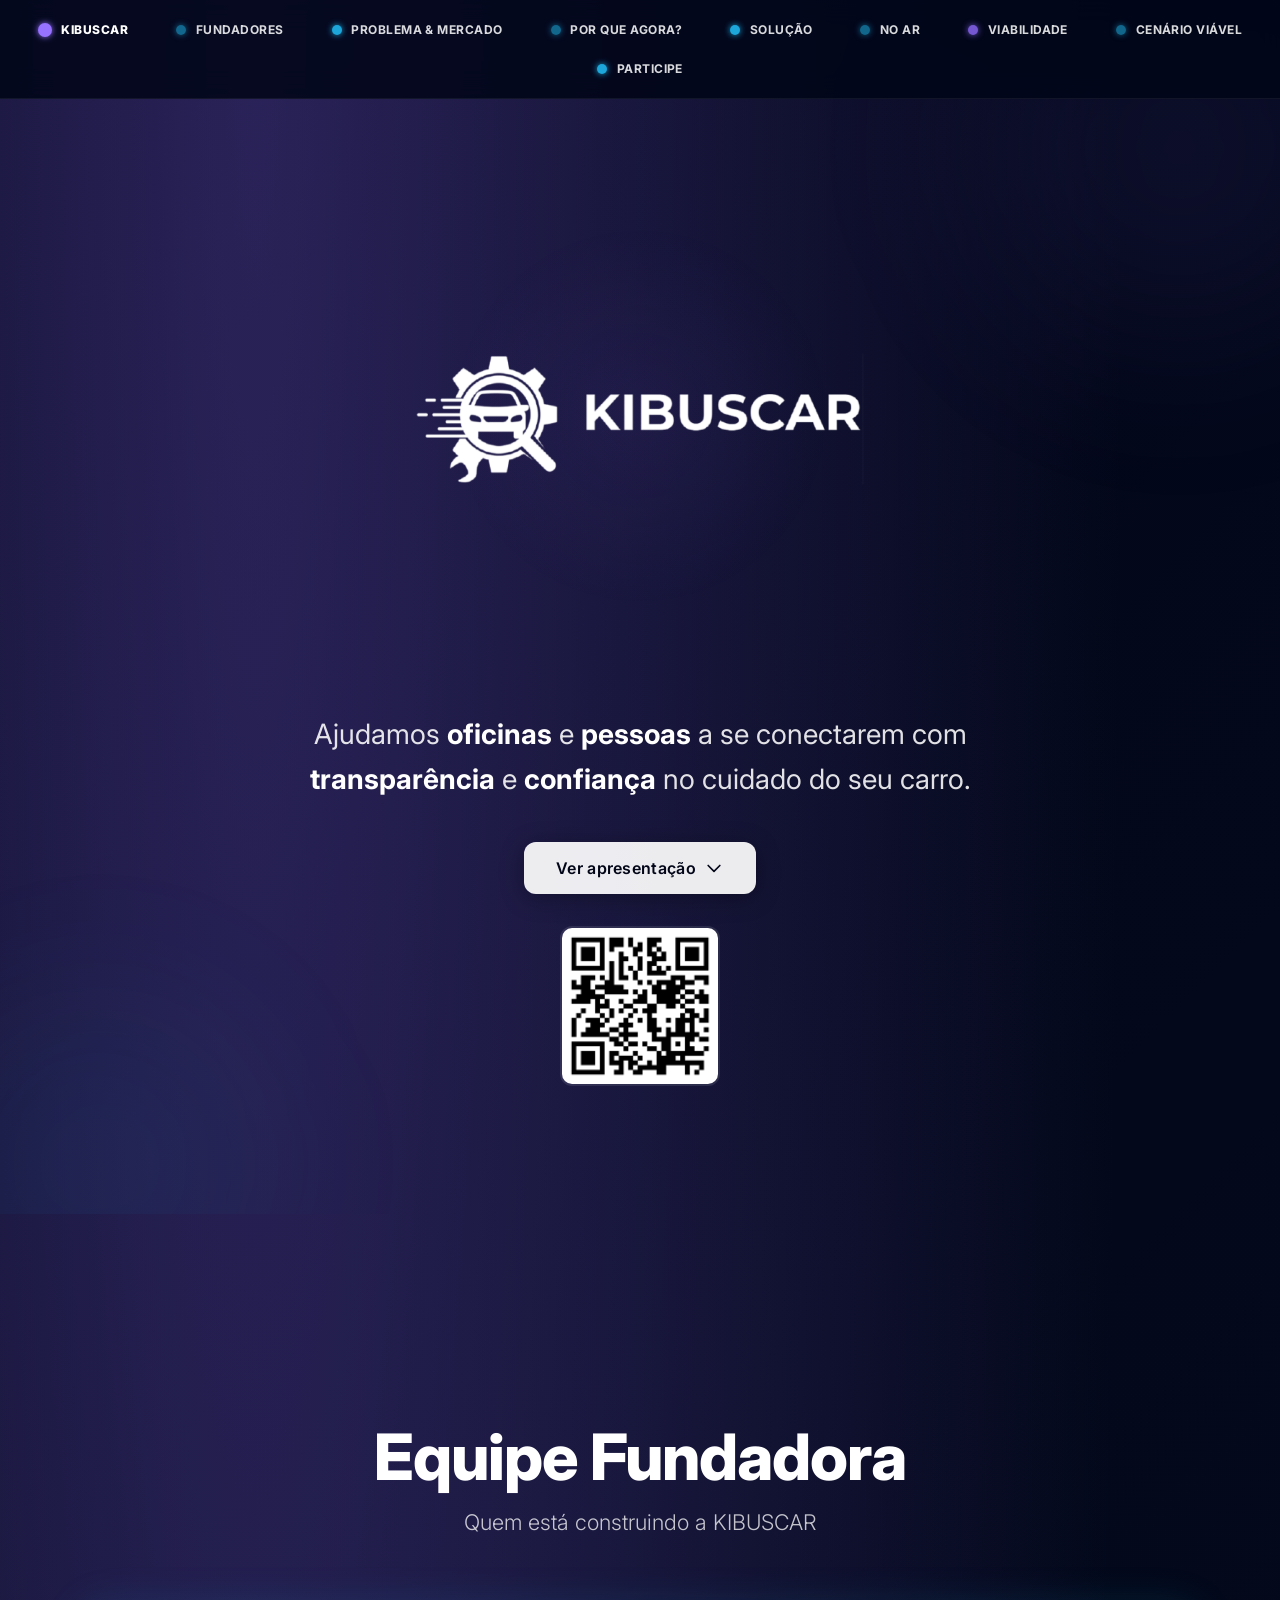
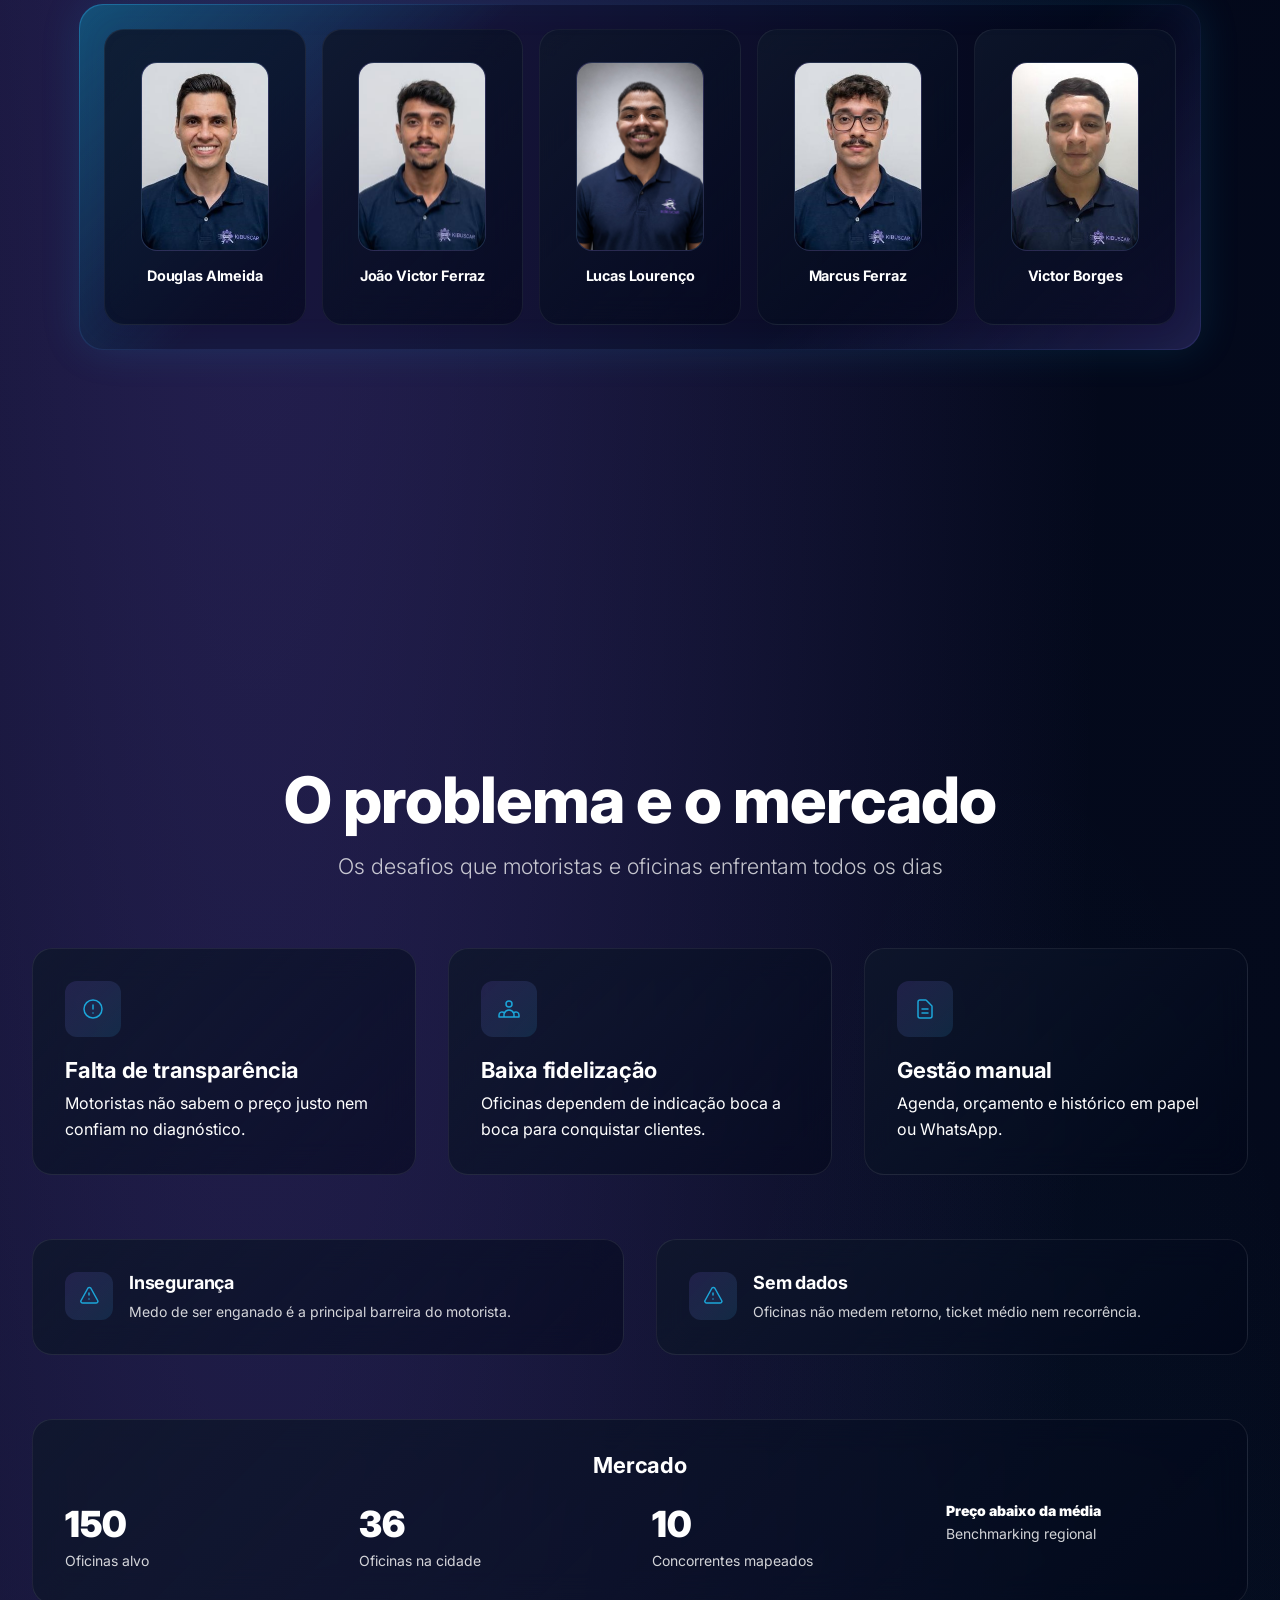
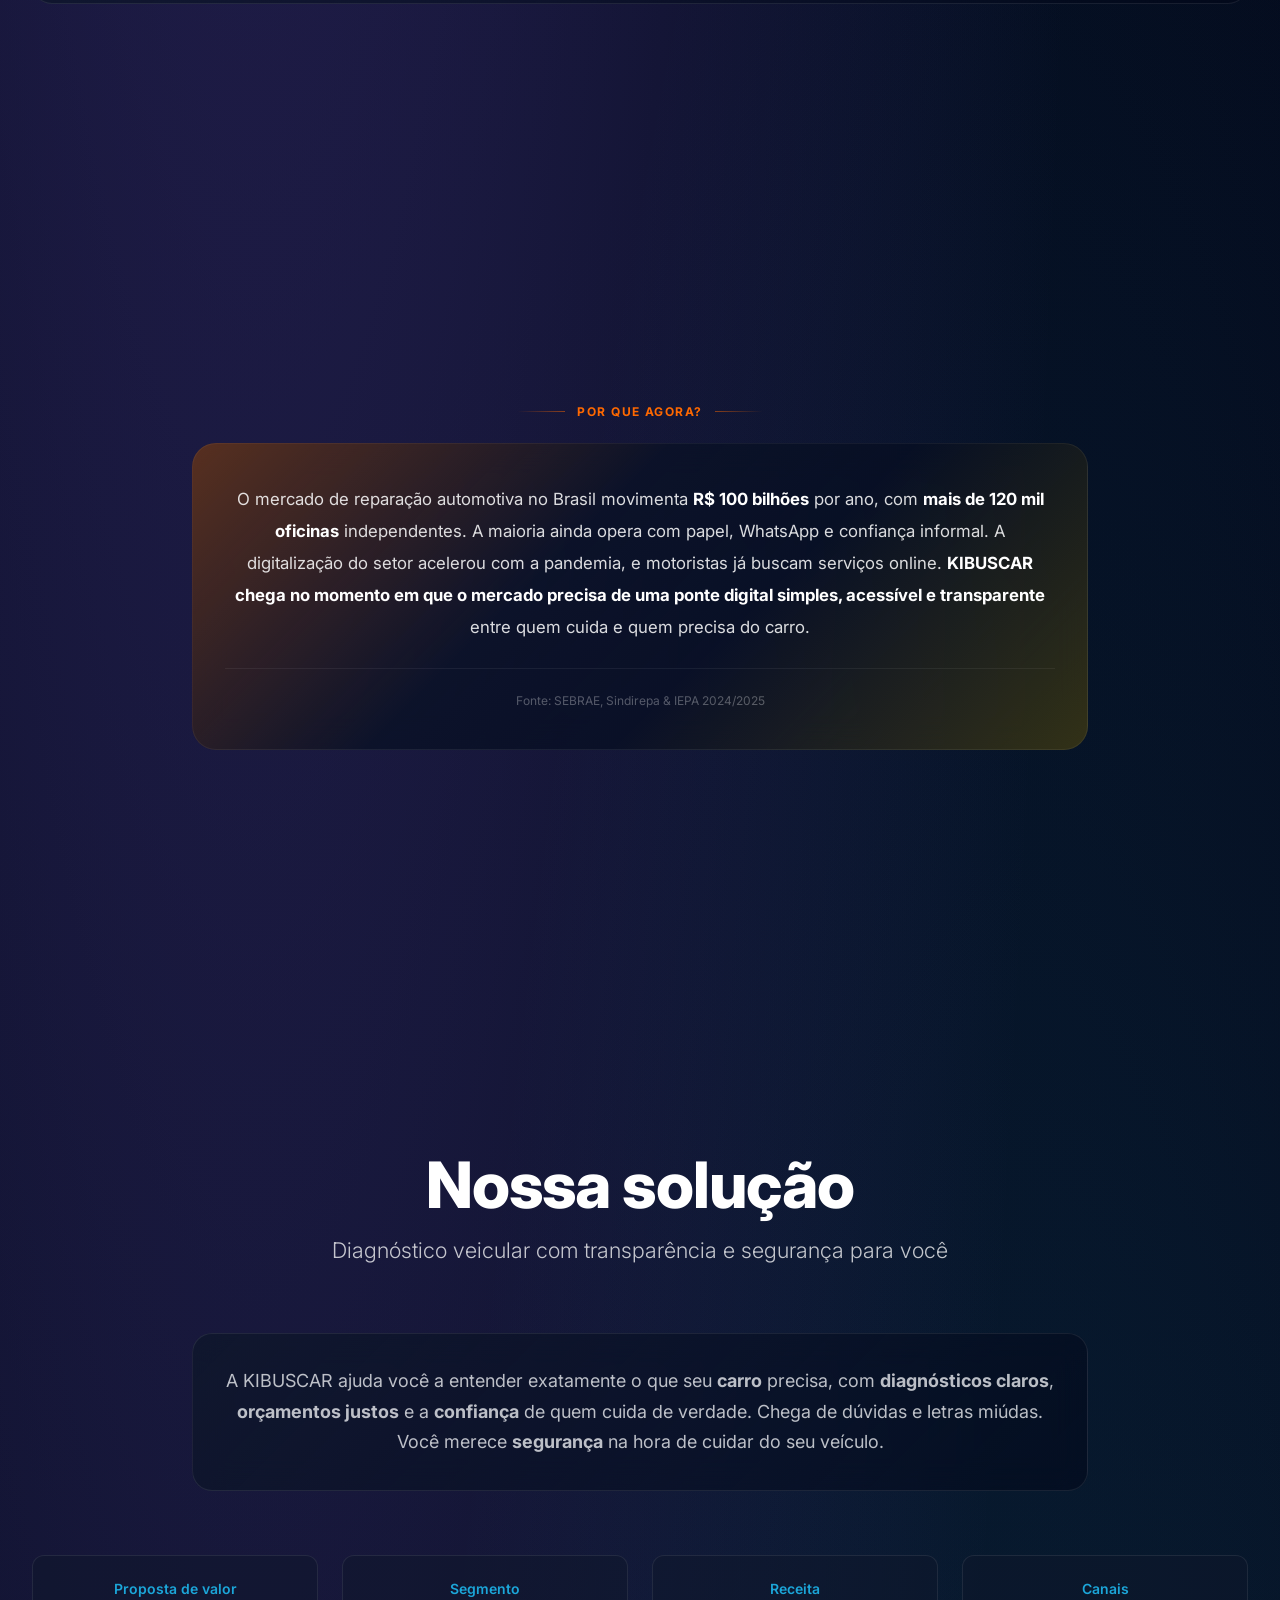
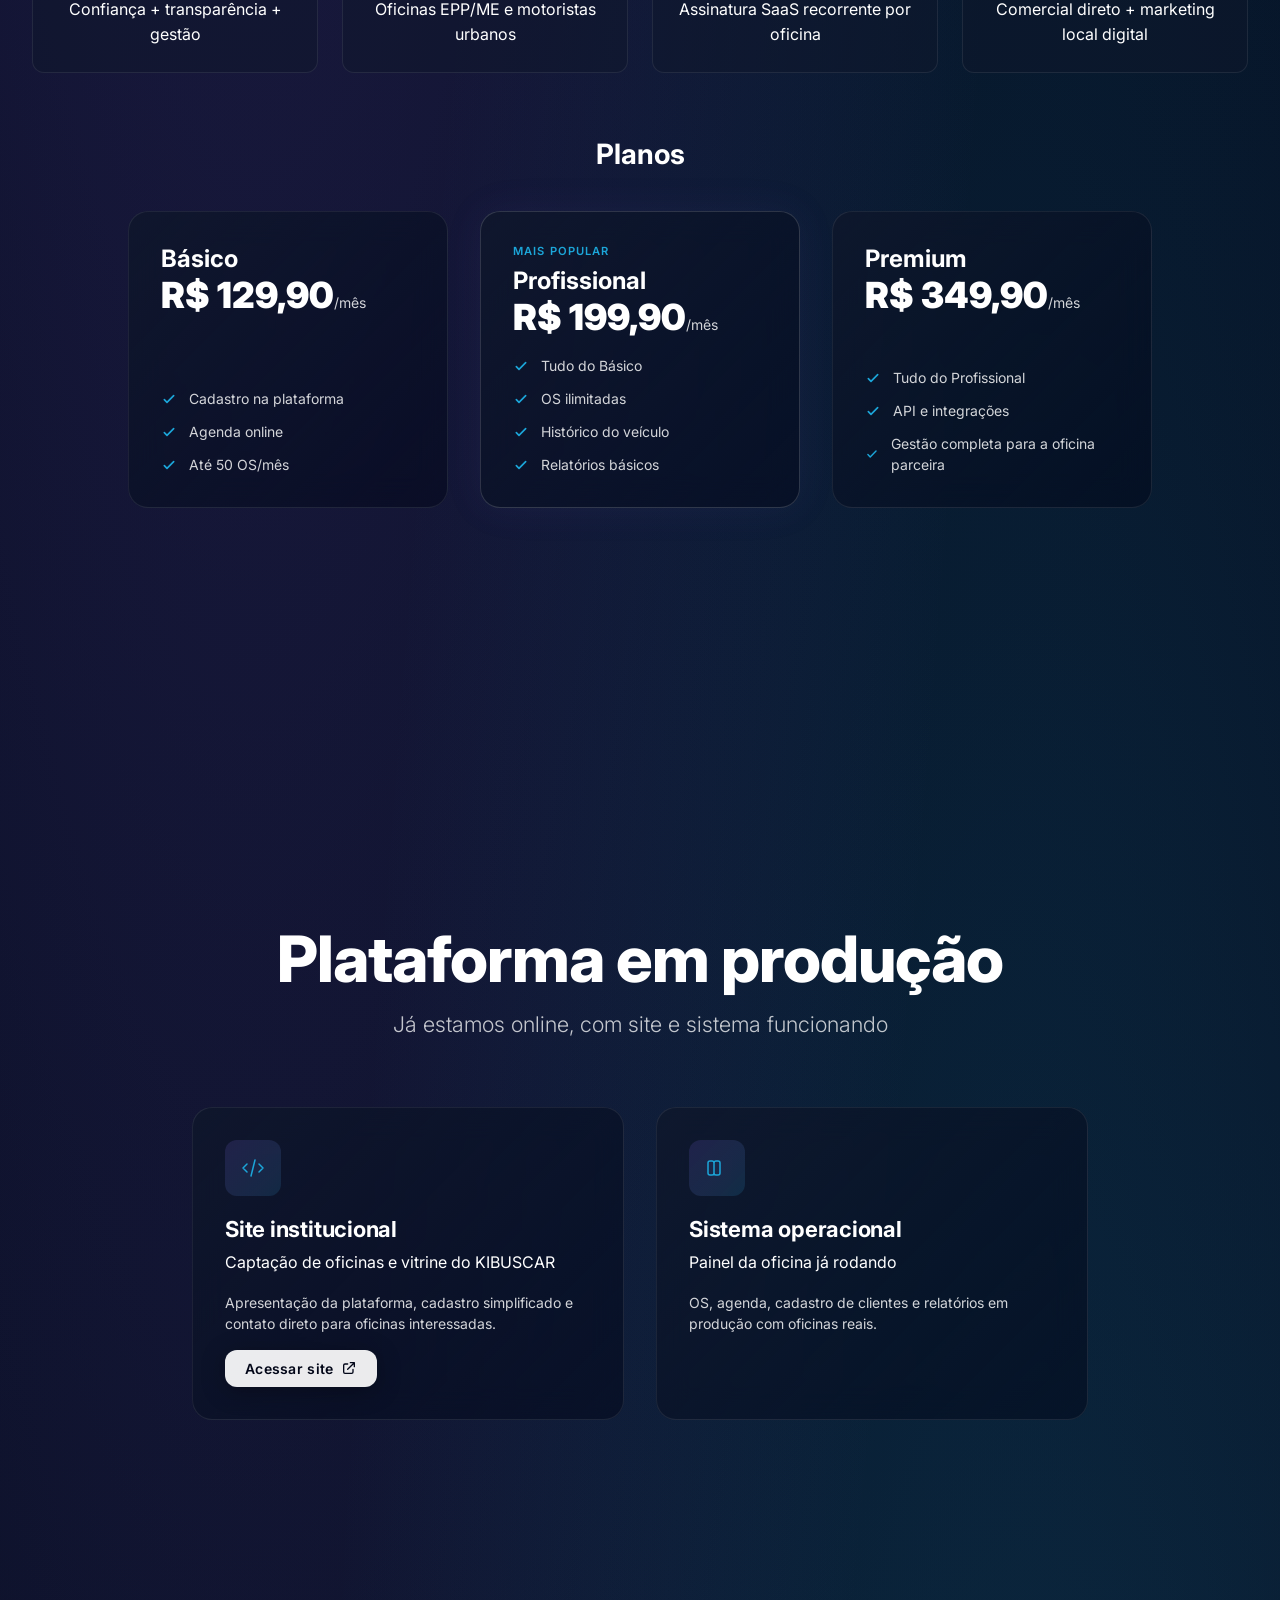
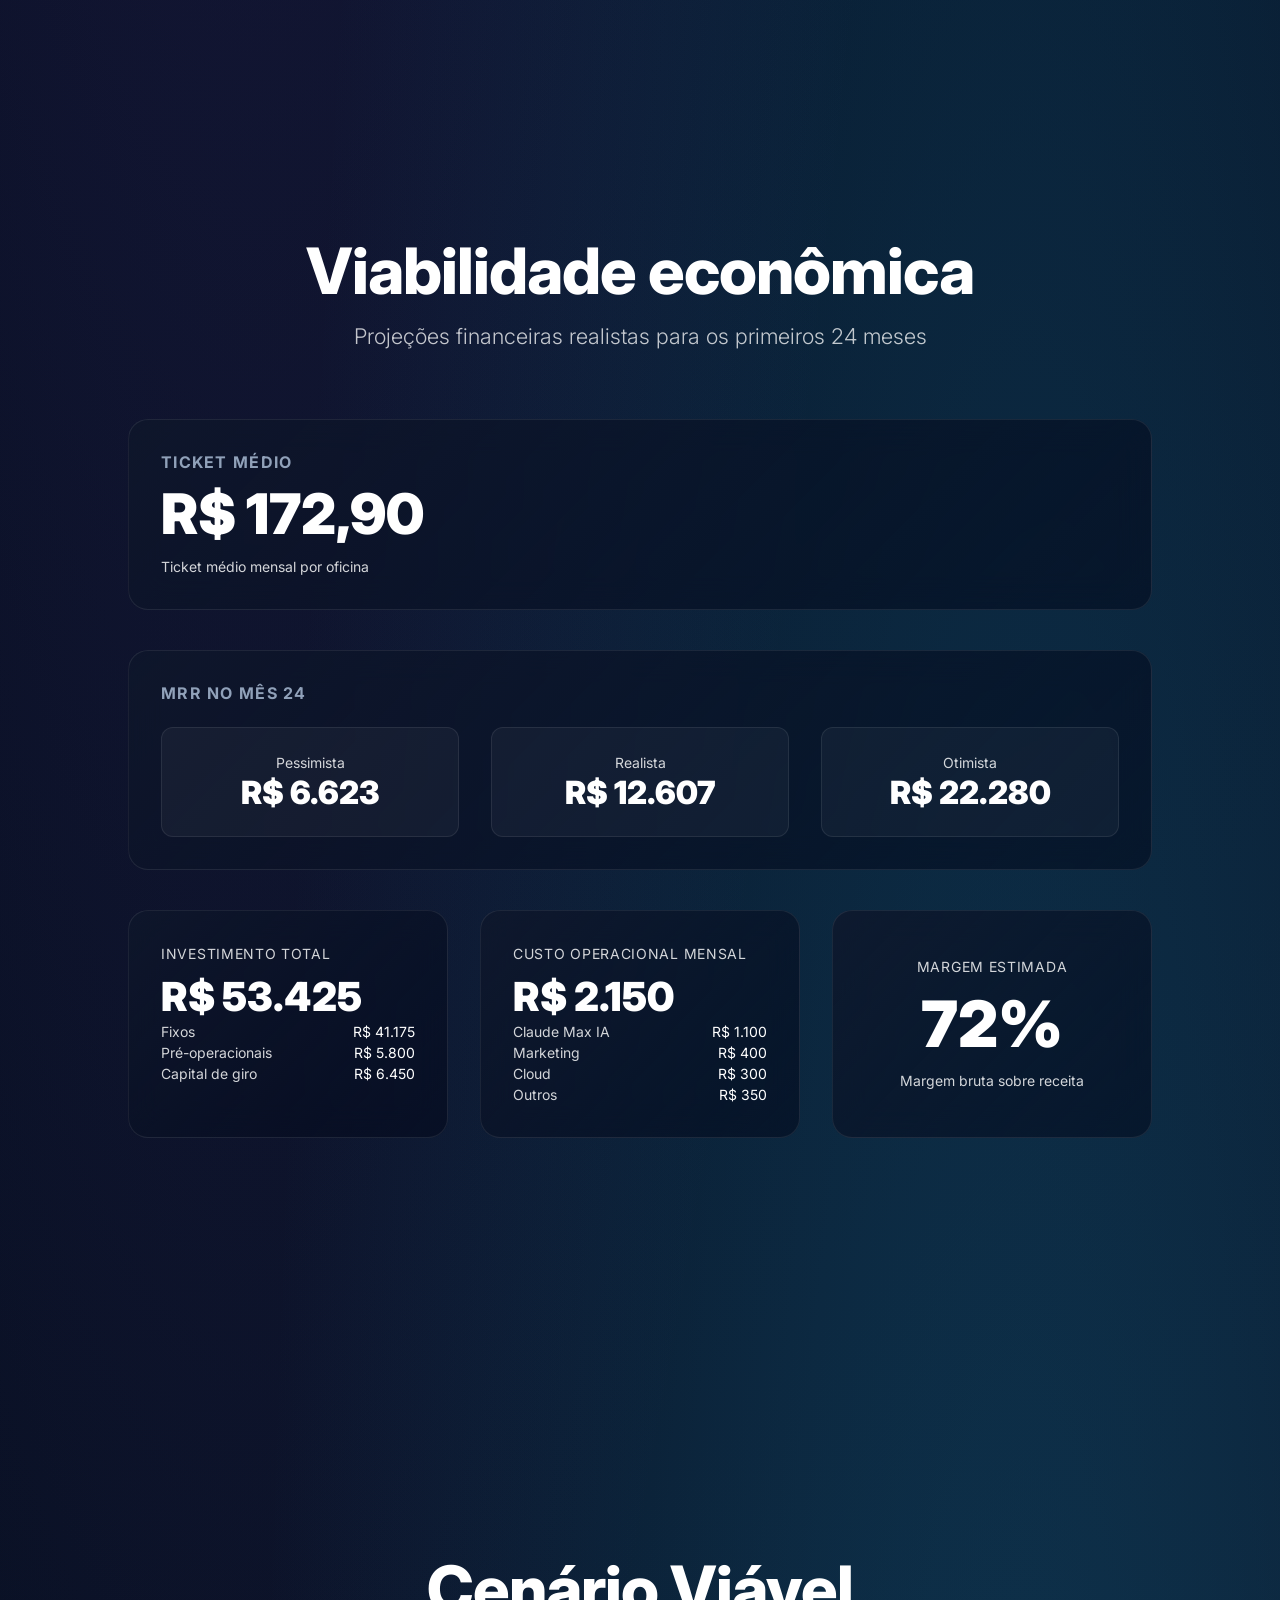
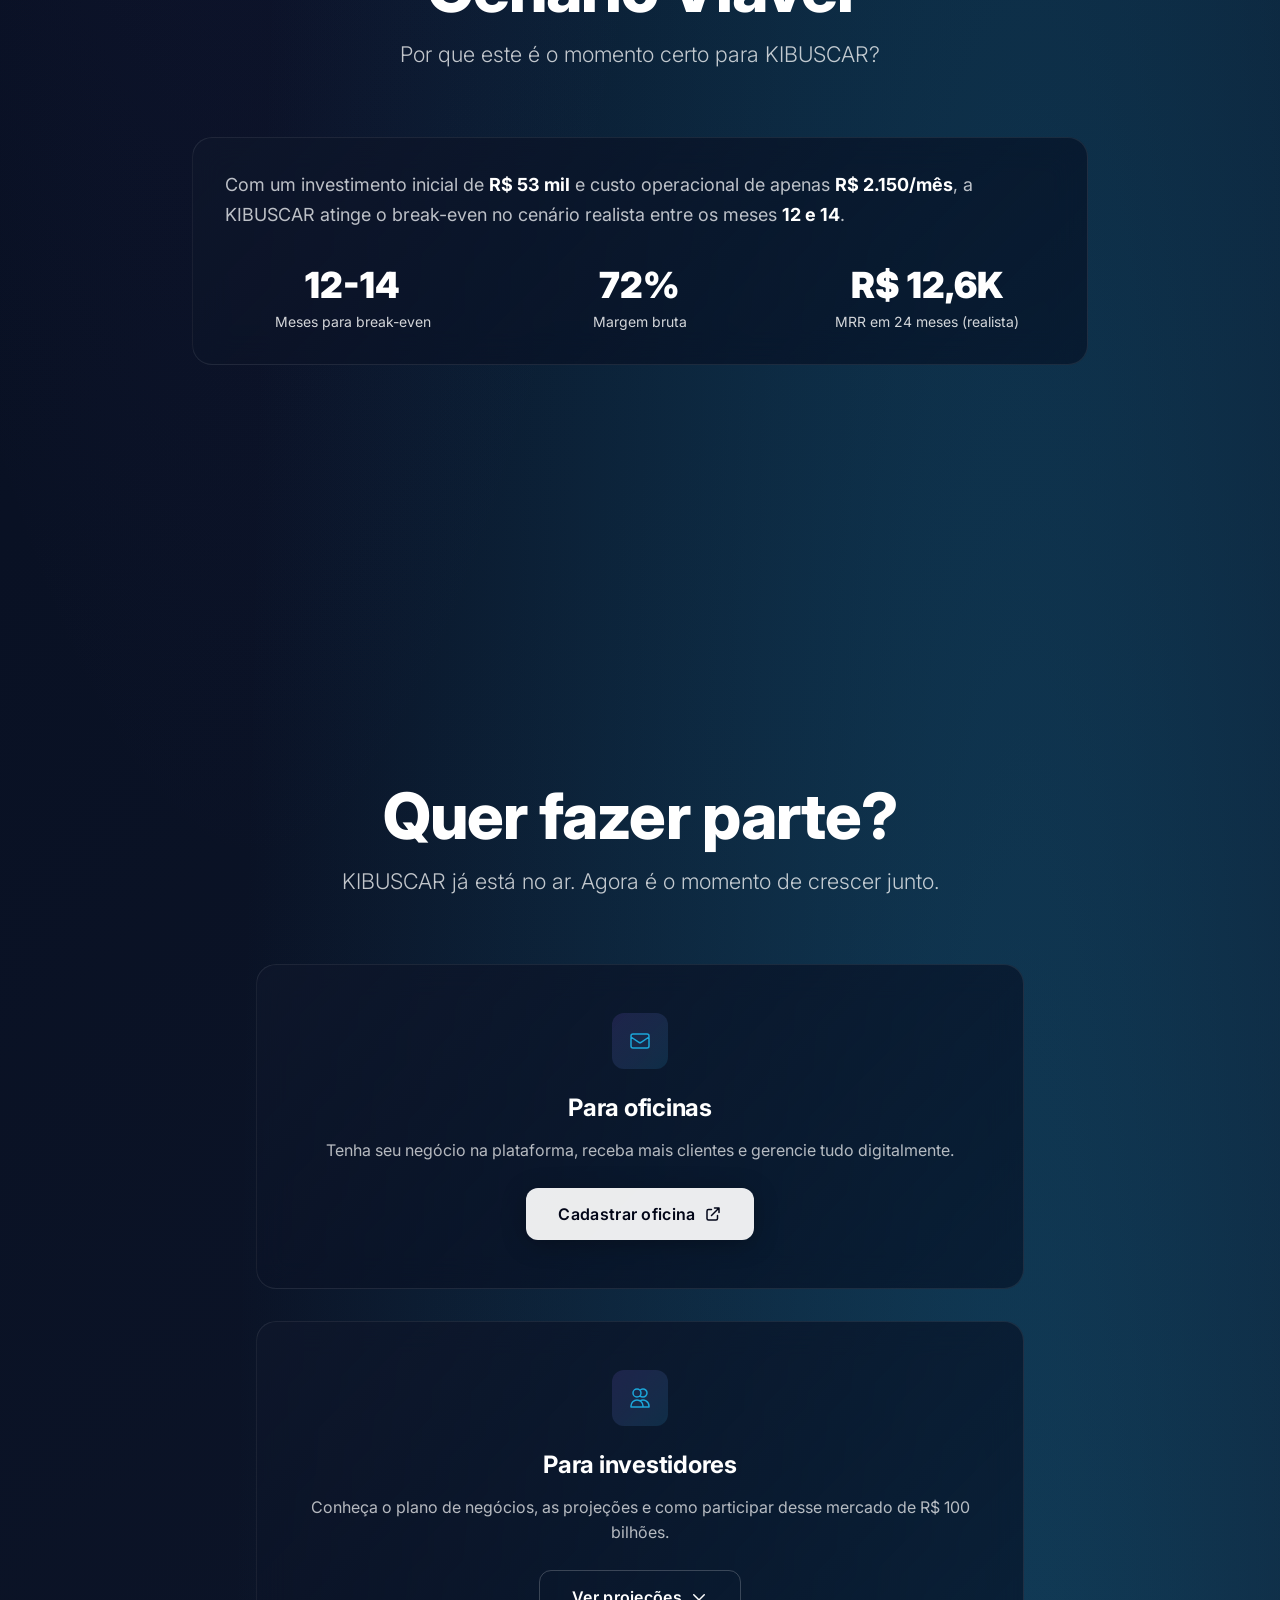
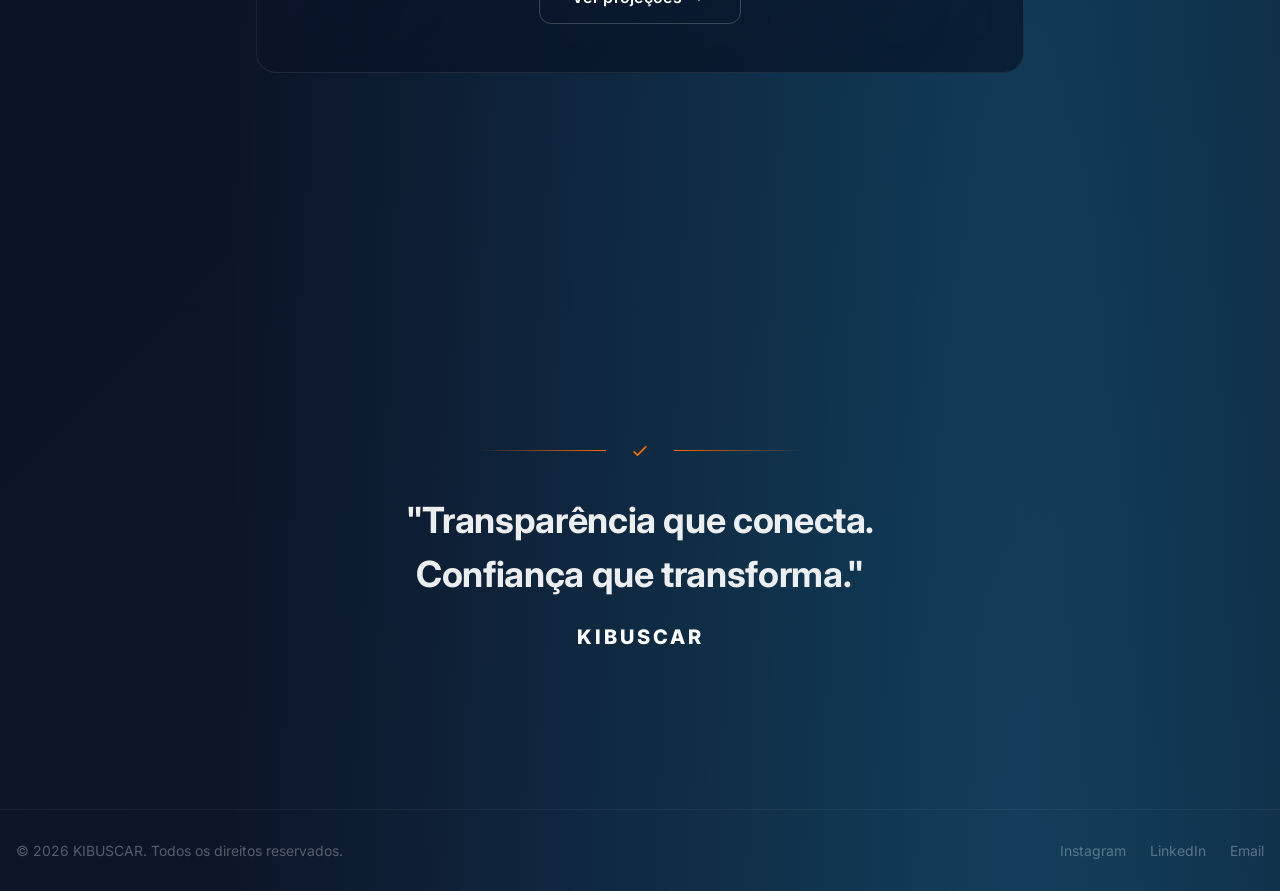
==== commit a40ed151: "Add QR code below hero button" ====
--- a/index.html
+++ b/index.html
@@ -524,6 +524,9 @@
           <svg width="20" height="20" fill="none" viewBox="0 0 24 24" stroke="currentColor"><path stroke-linecap="round" stroke-linejoin="round" stroke-width="2" d="M19 9l-7 7-7-7"/></svg>
         </a>
       </div>
+      <div style="margin-top:2rem;display:flex;justify-content:center;">
+        <img src="img/qrcode.jpeg" alt="QR Code" style="width:10rem;height:10rem;border-radius:0.75rem;border:2px solid oklch(100% 0 0 / 0.1);">
+      </div>
     </div>
   </div>
 </section>
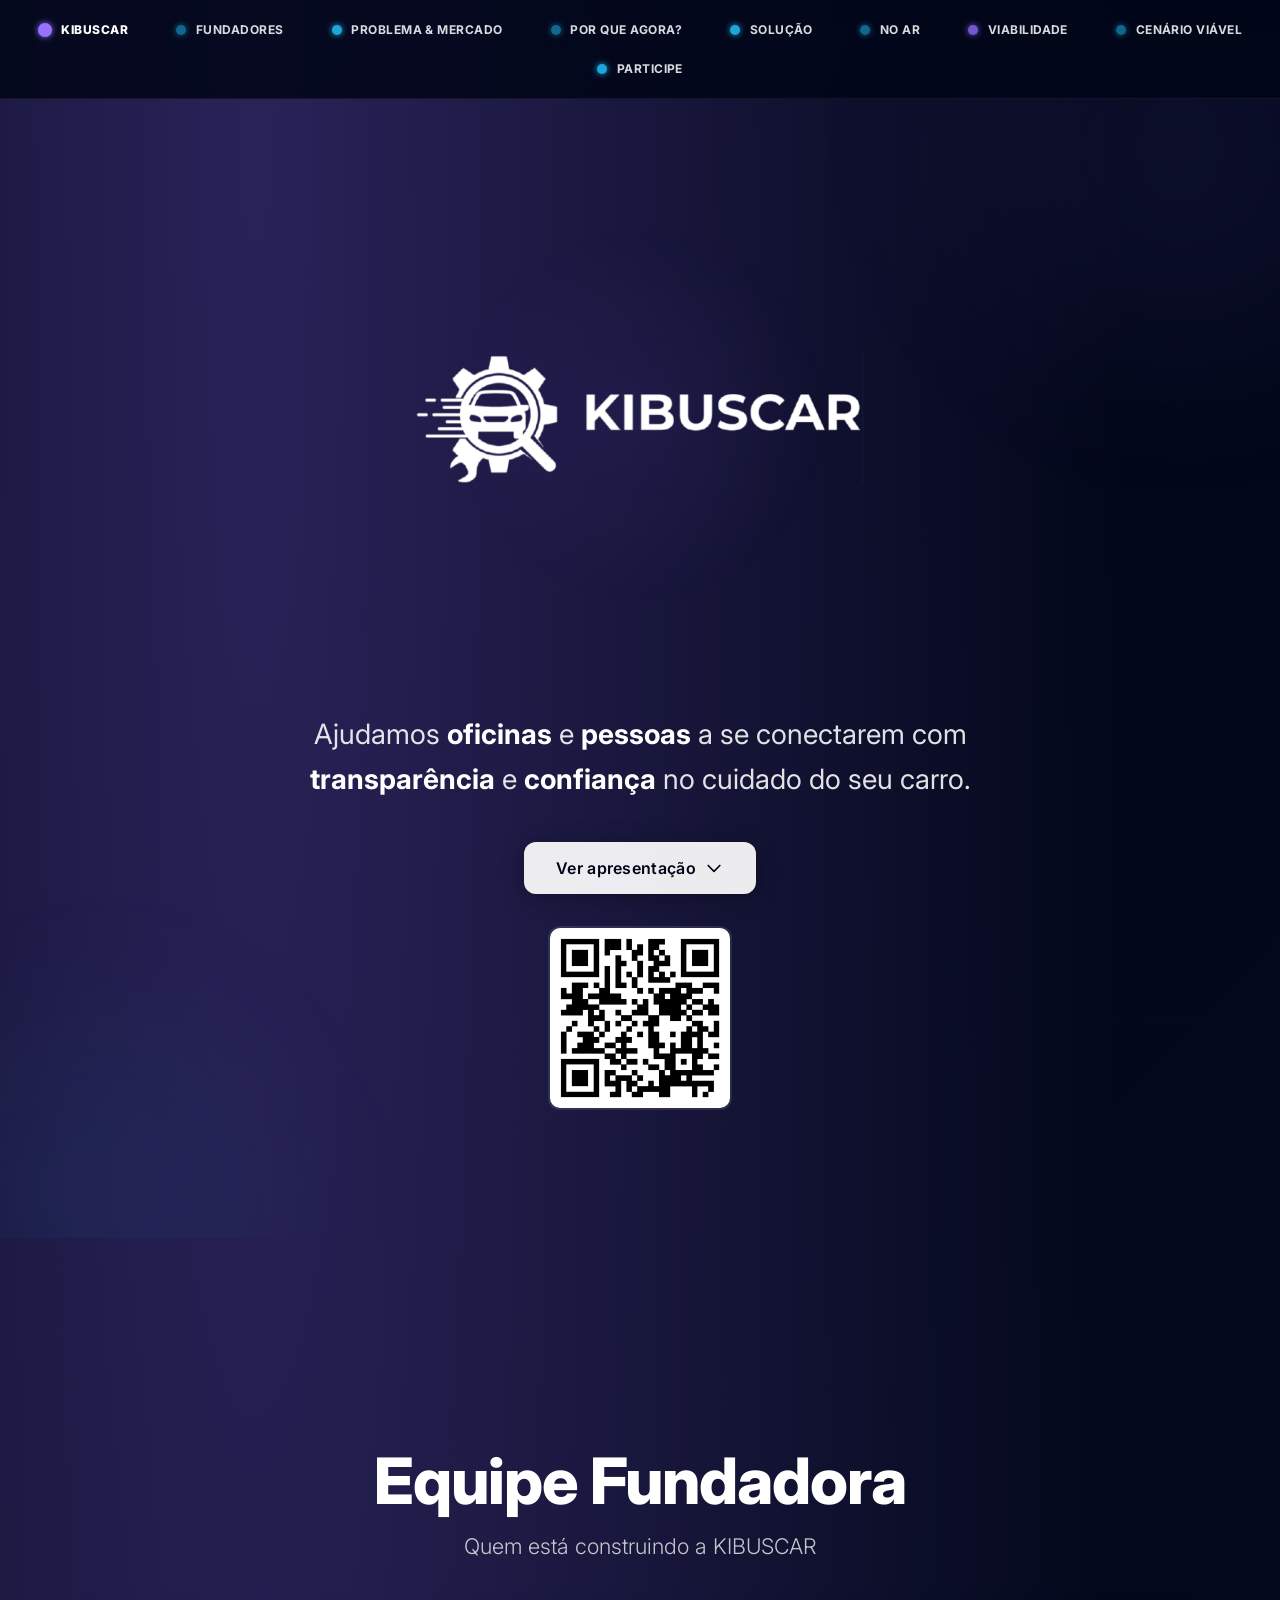
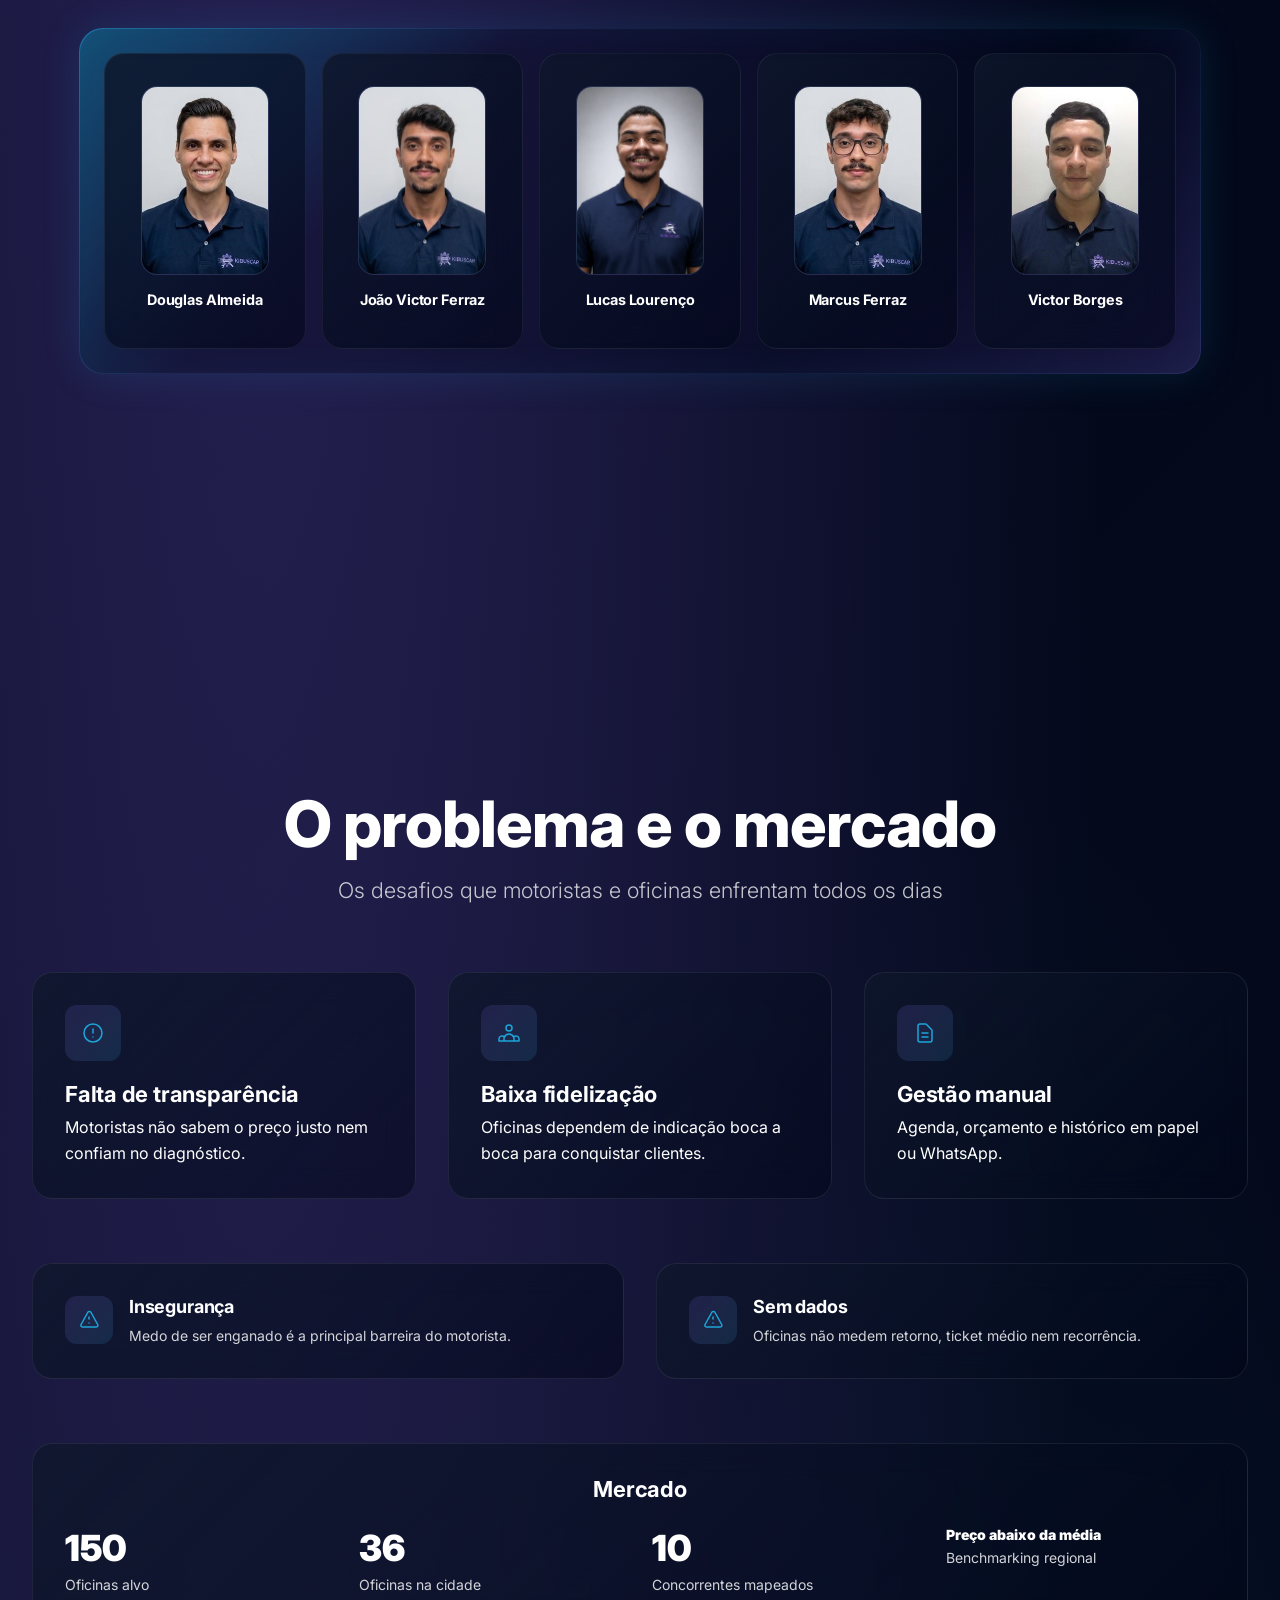
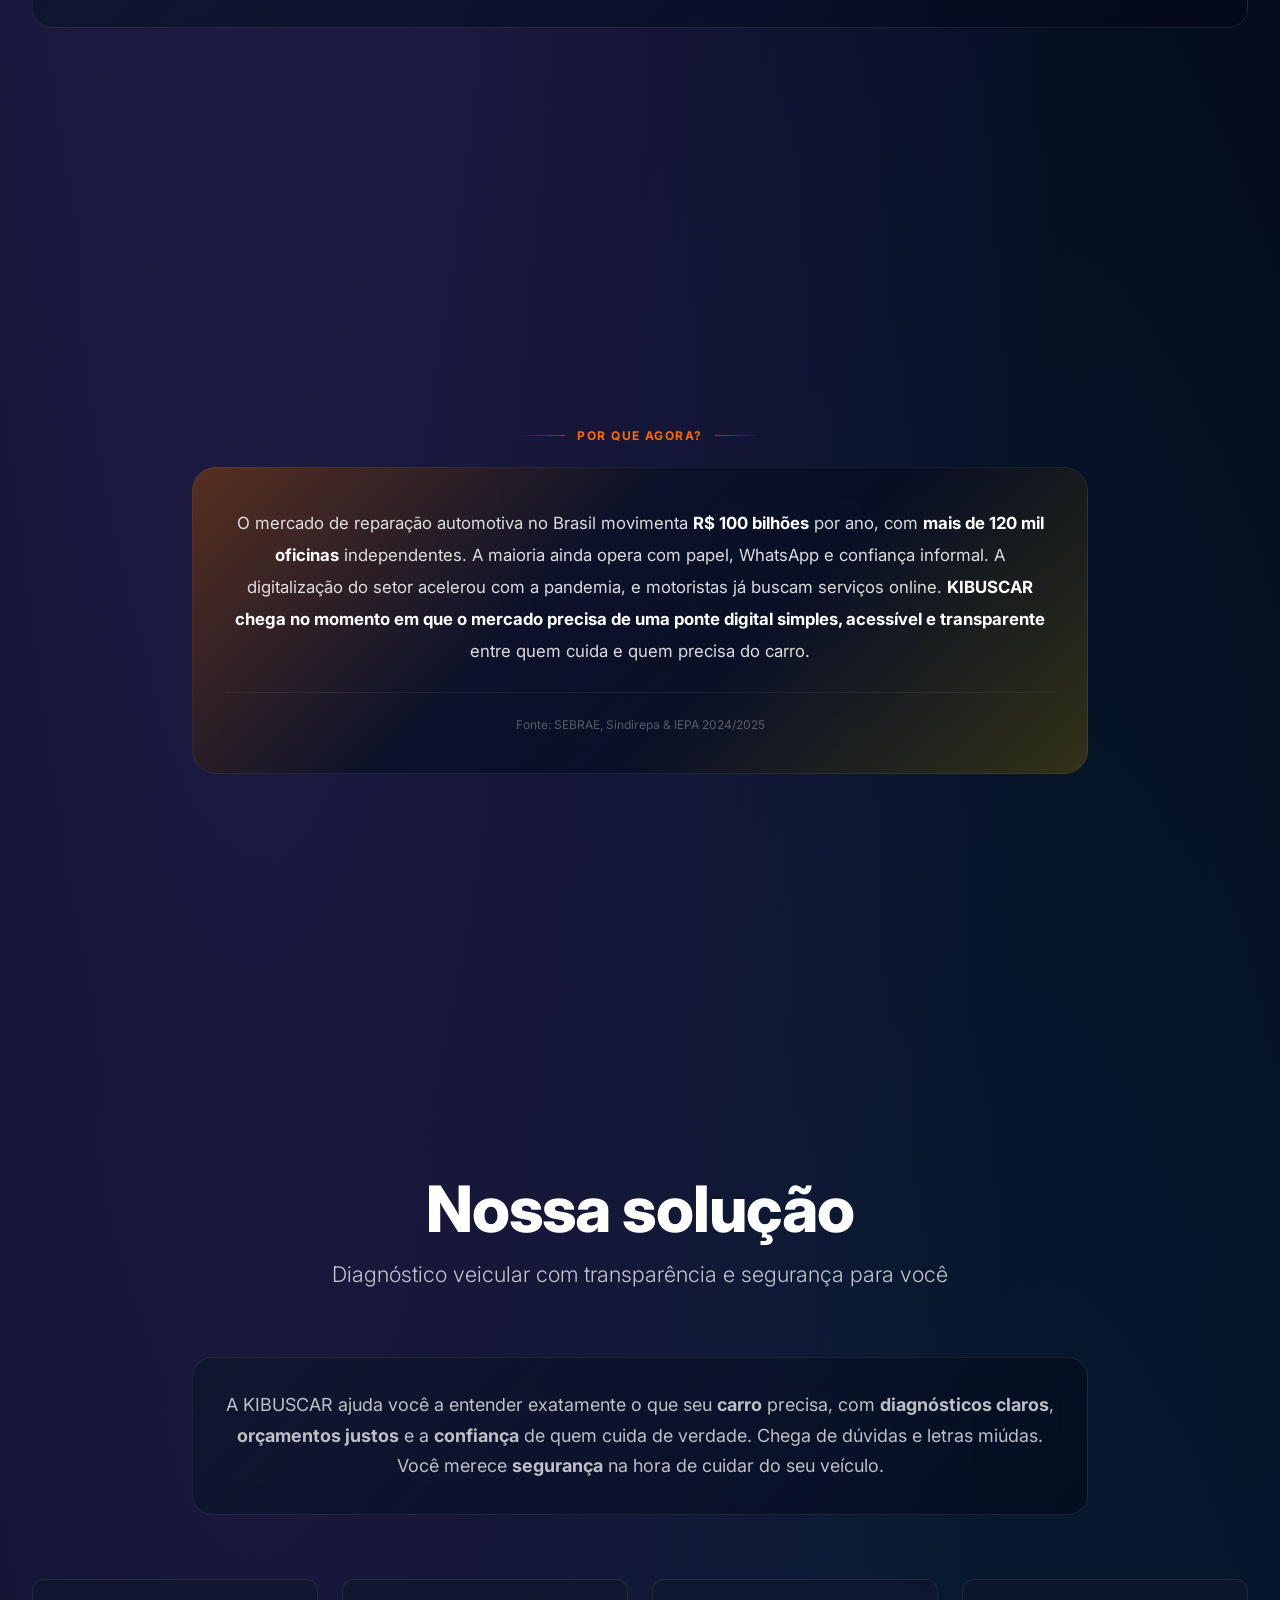
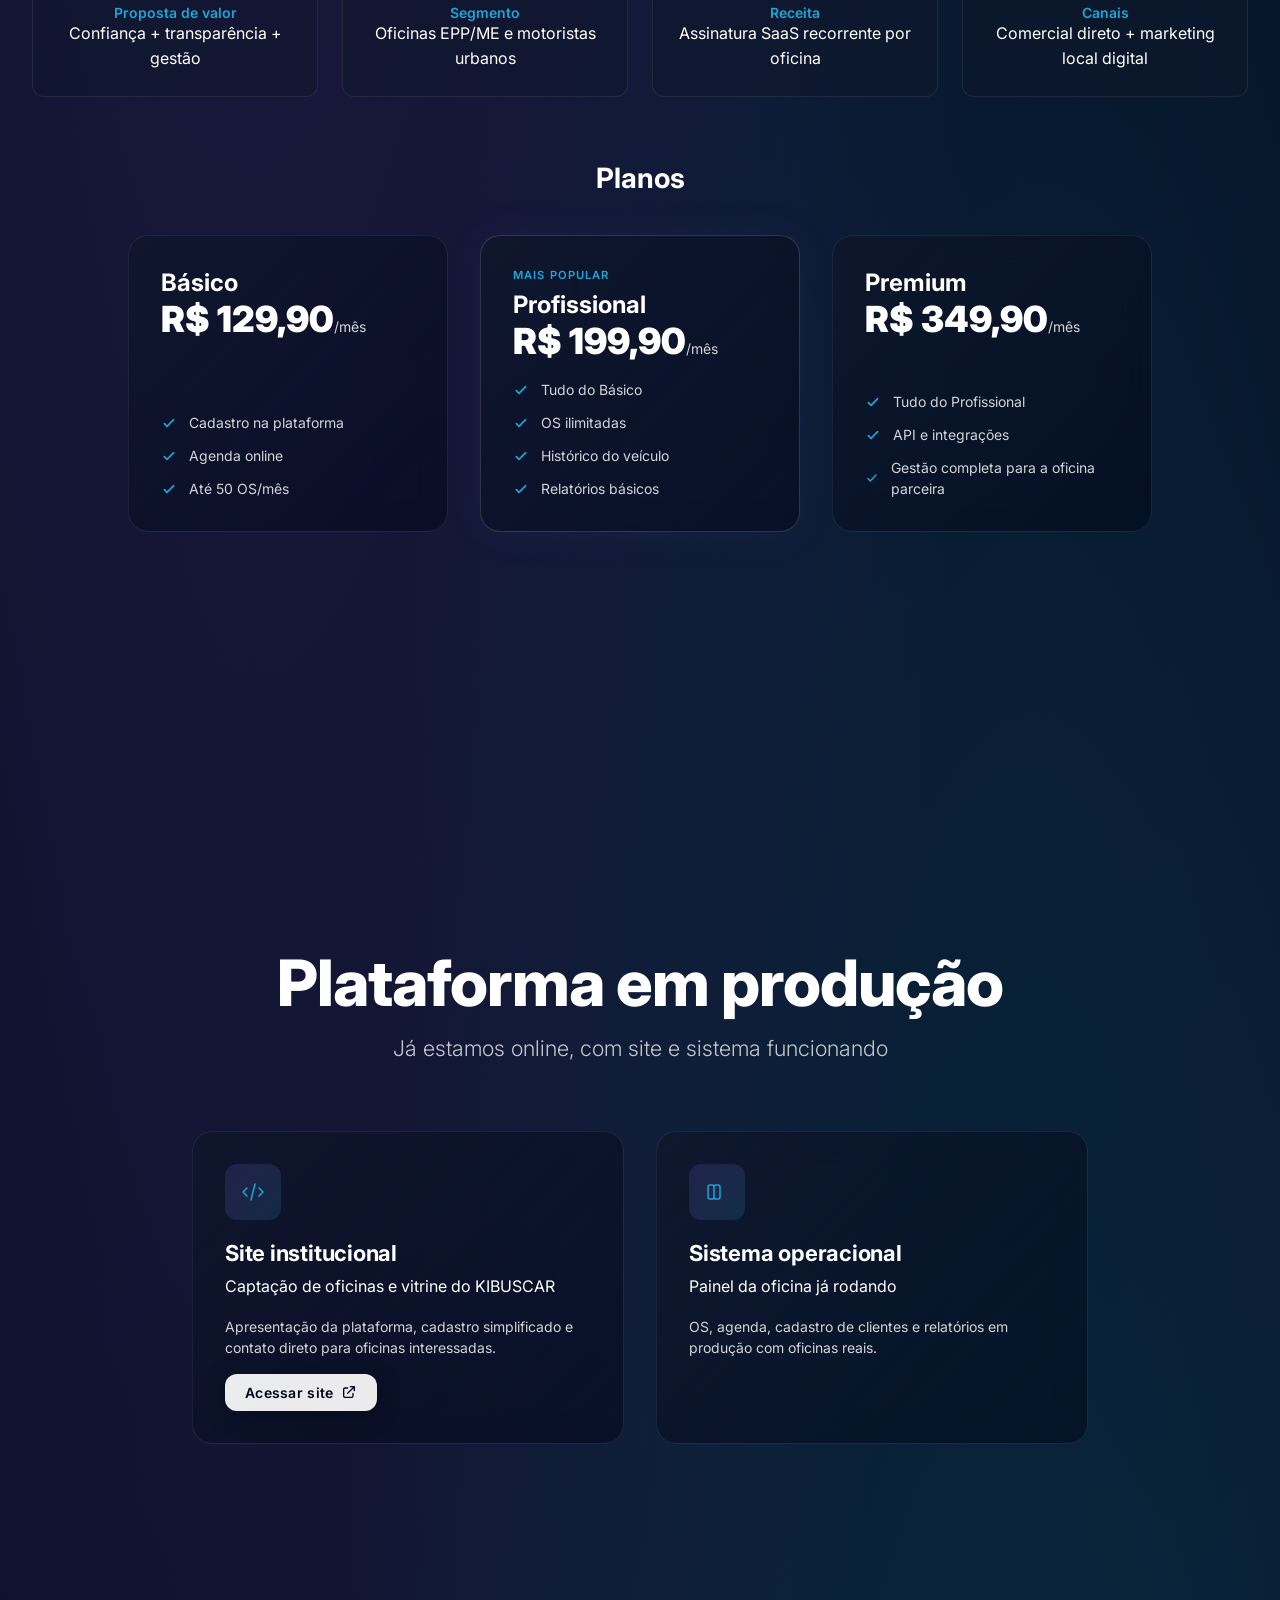
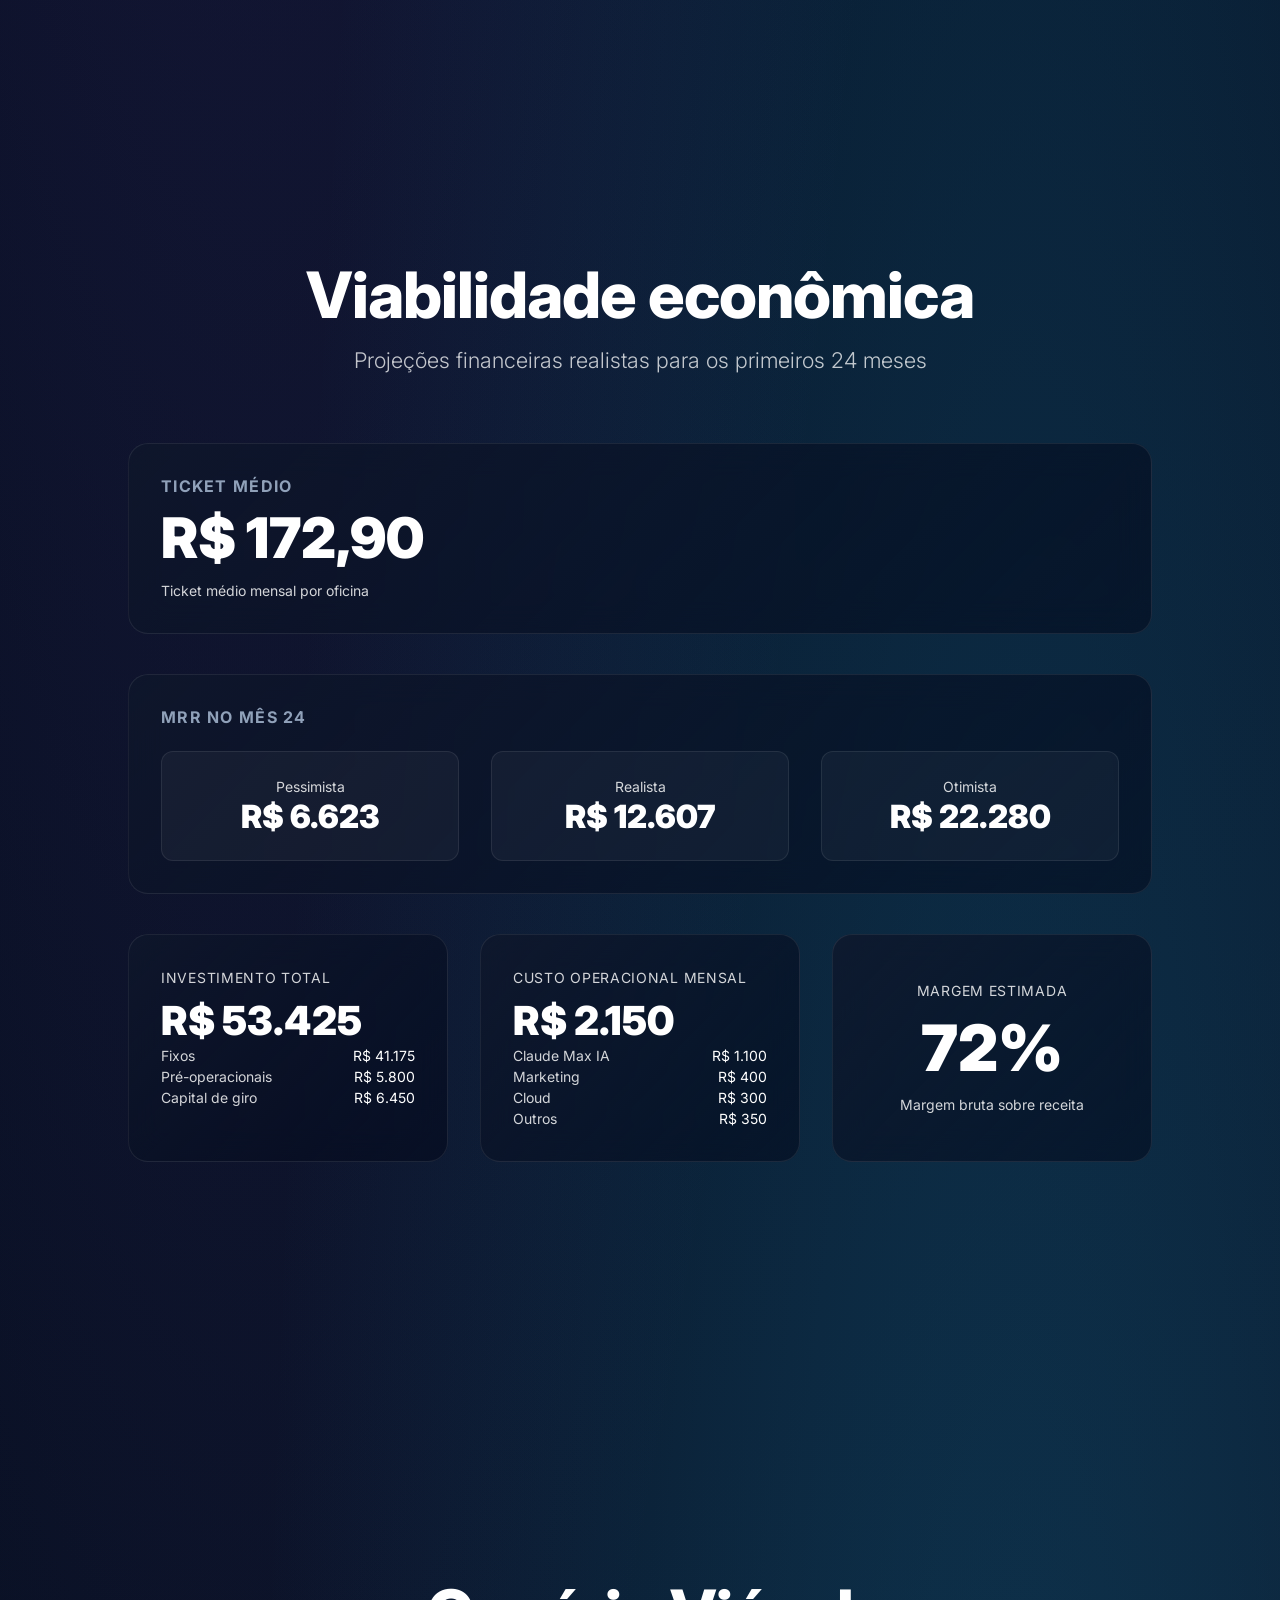
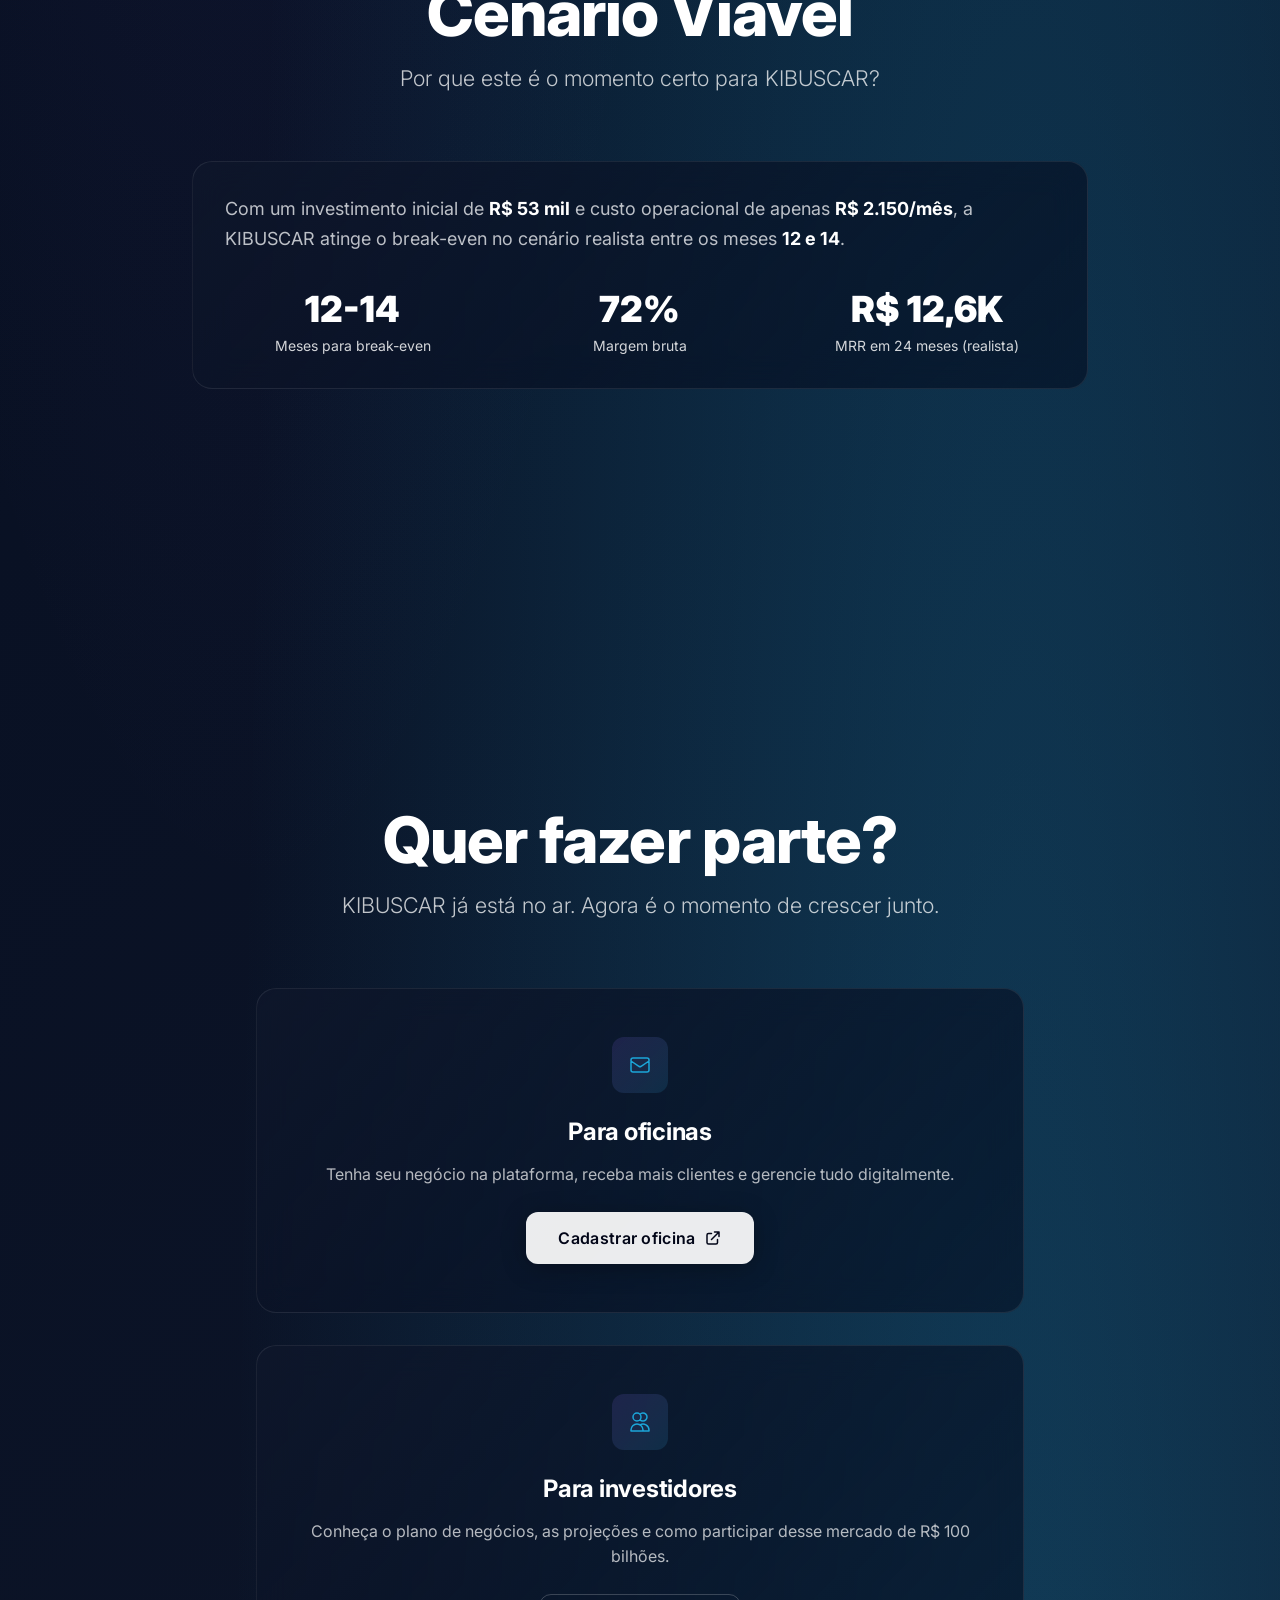
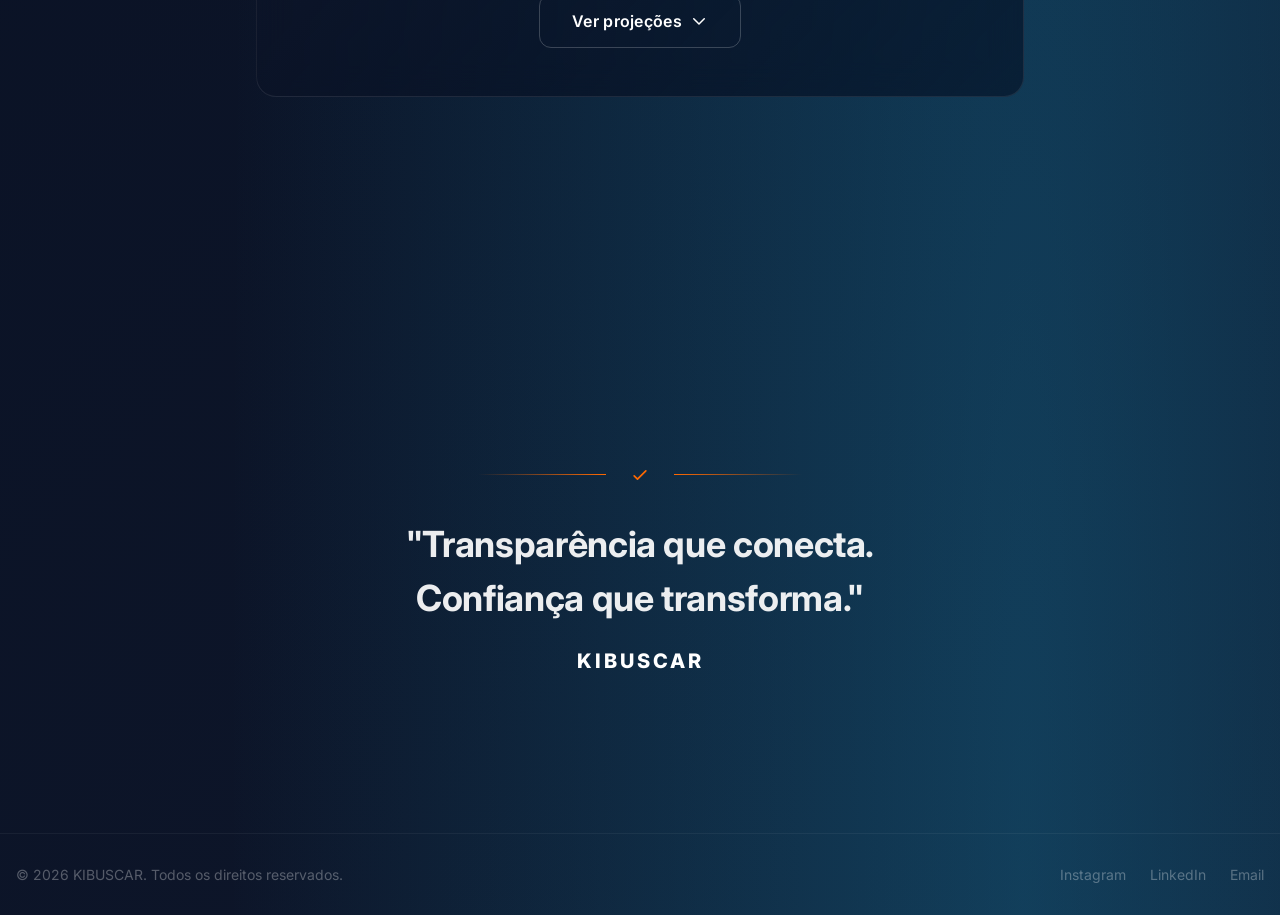
==== commit ed9903d3: "Increase QR code size to 11.5rem" ====
--- a/index.html
+++ b/index.html
@@ -525,7 +525,7 @@
         </a>
       </div>
       <div style="margin-top:2rem;display:flex;justify-content:center;">
-        <img src="img/qrcode.jpeg" alt="QR Code" style="width:10rem;height:10rem;border-radius:0.75rem;border:2px solid oklch(100% 0 0 / 0.1);">
+        <img src="img/qrcode.jpeg" alt="QR Code" style="width:11.5rem;height:11.5rem;border-radius:0.75rem;border:2px solid oklch(100% 0 0 / 0.1);">
       </div>
     </div>
   </div>
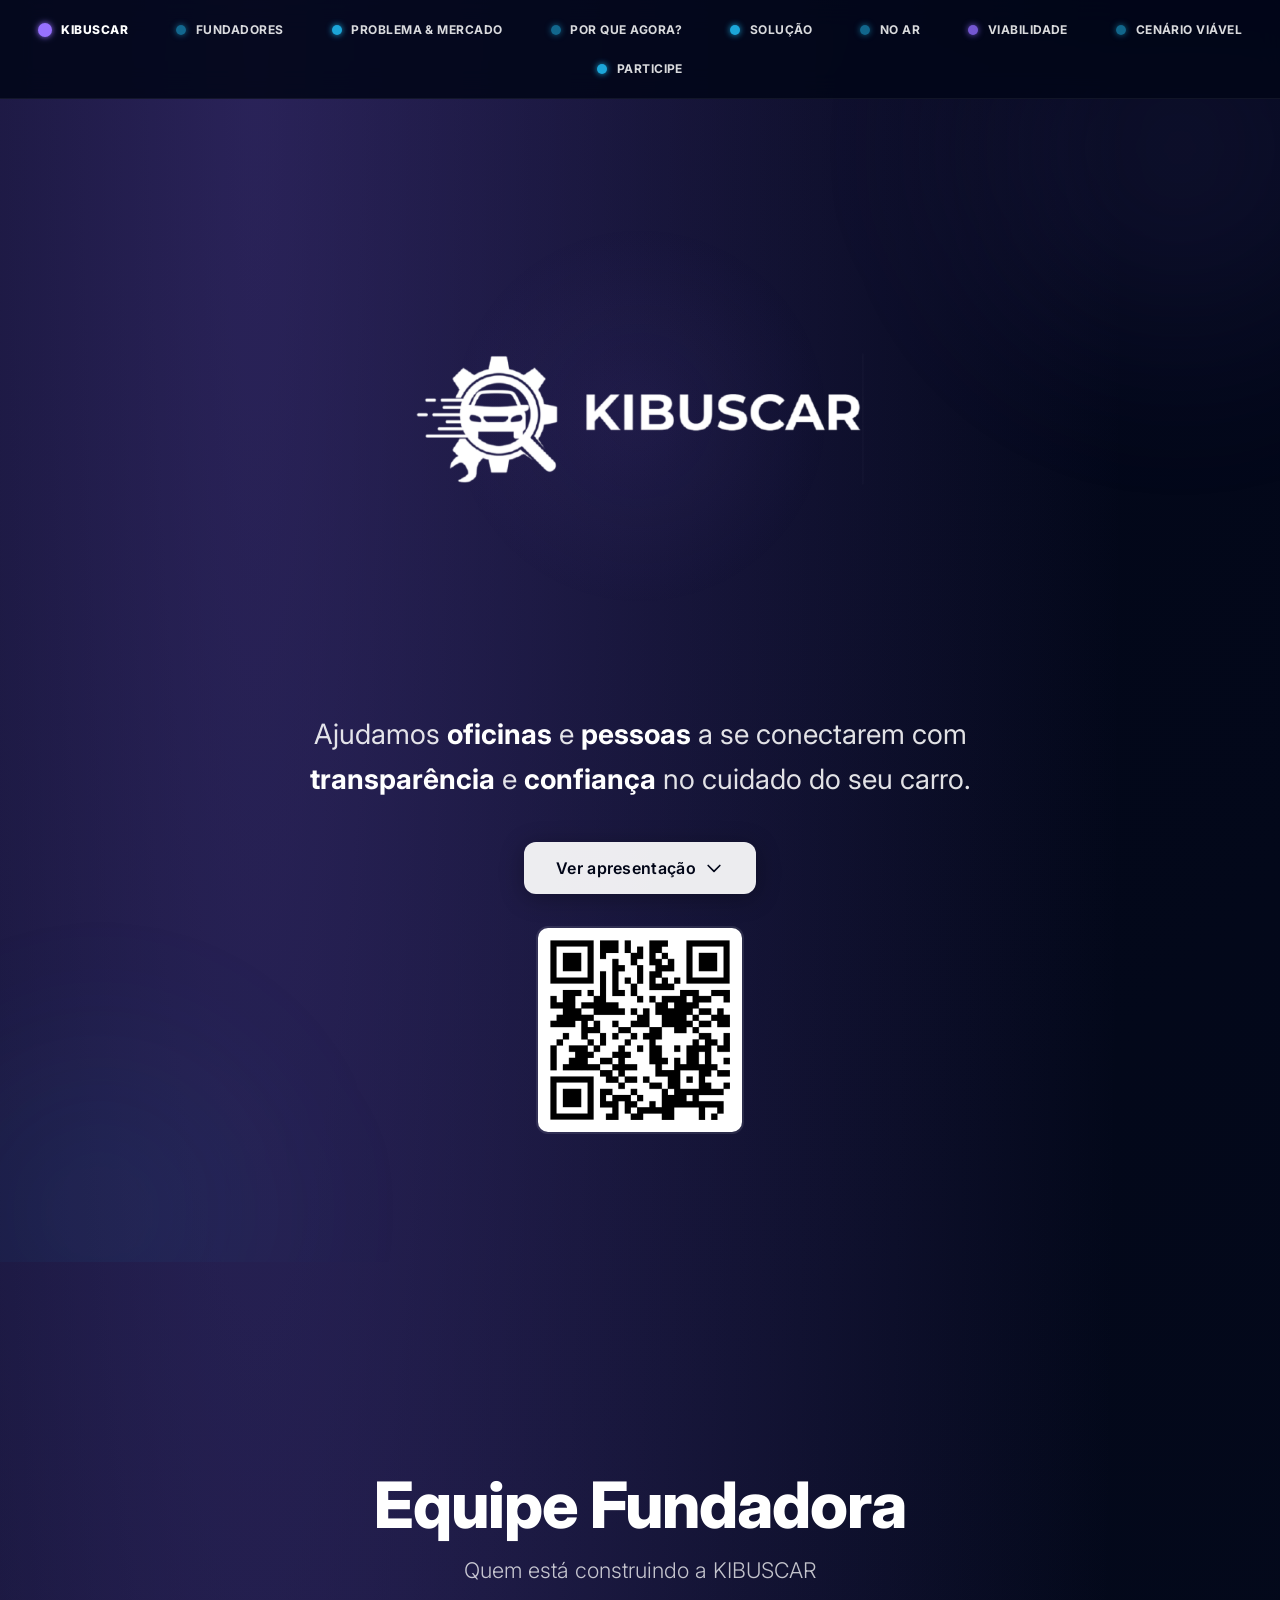
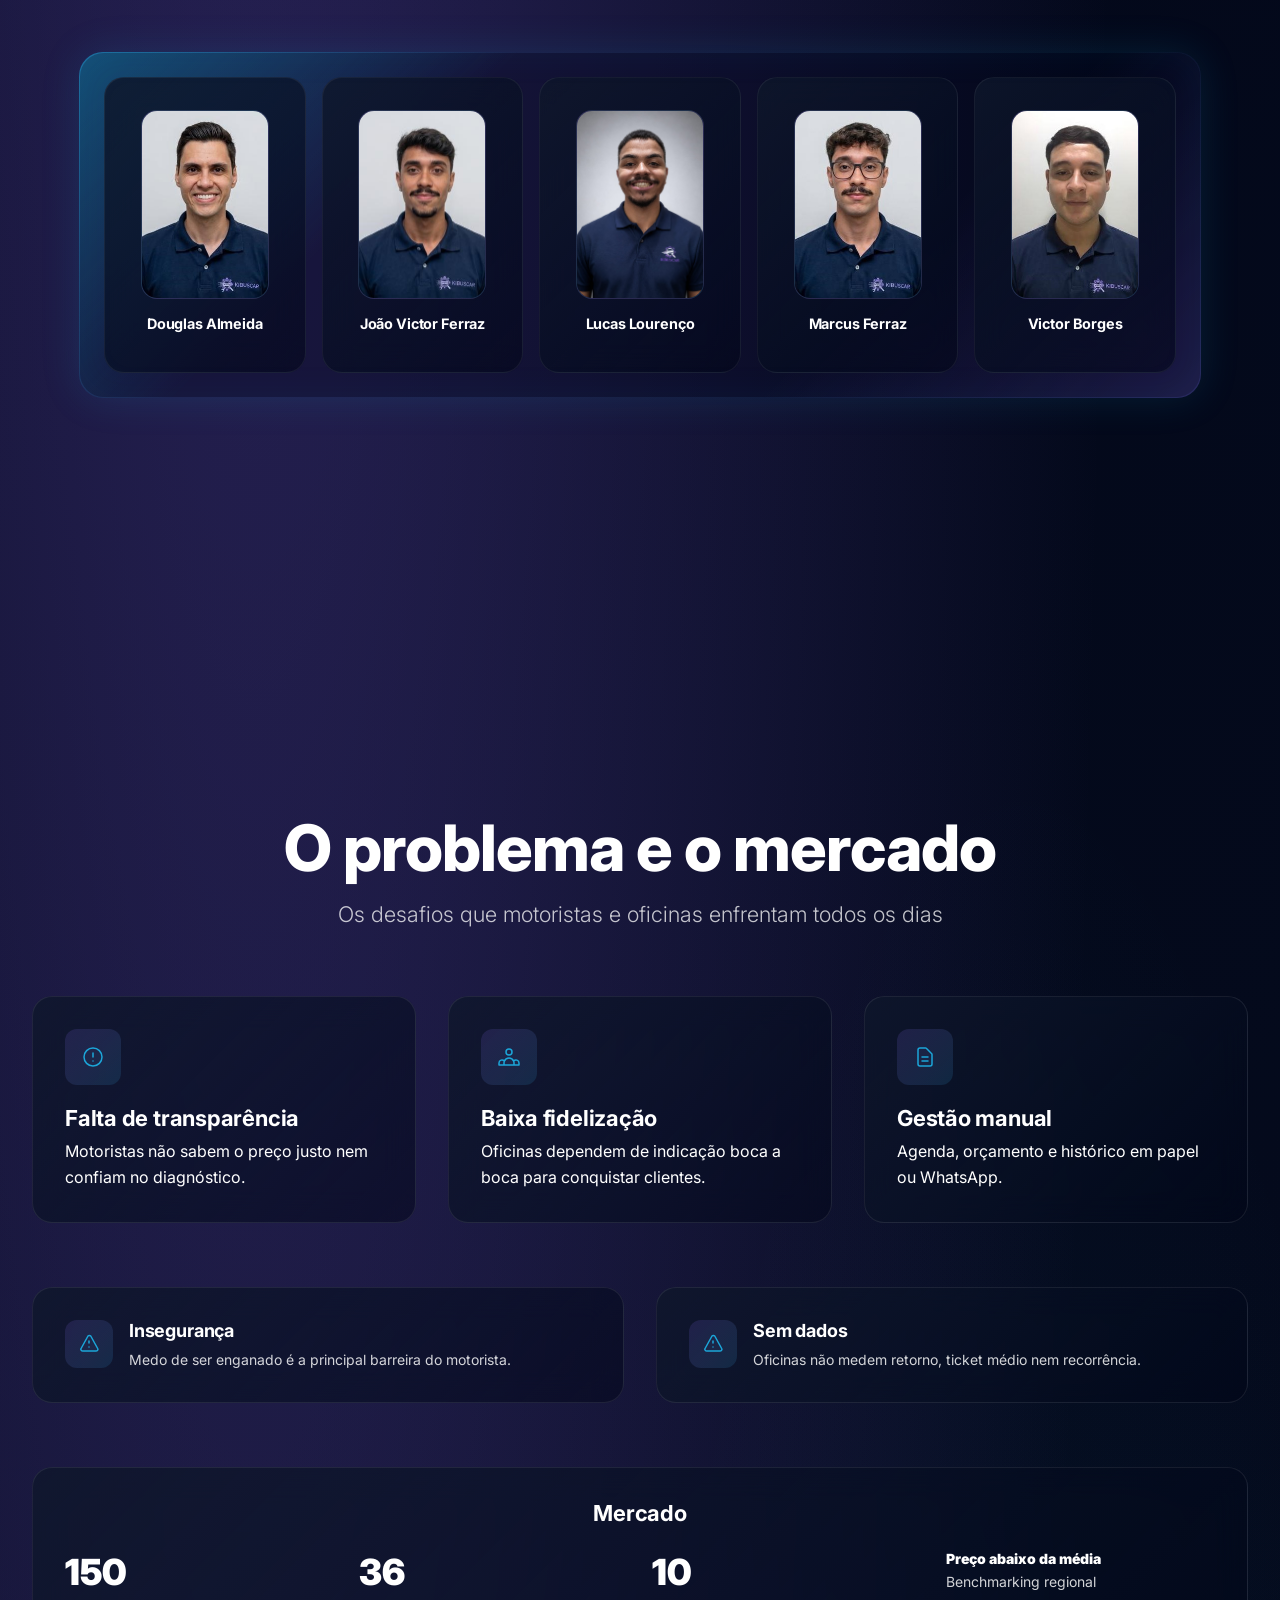
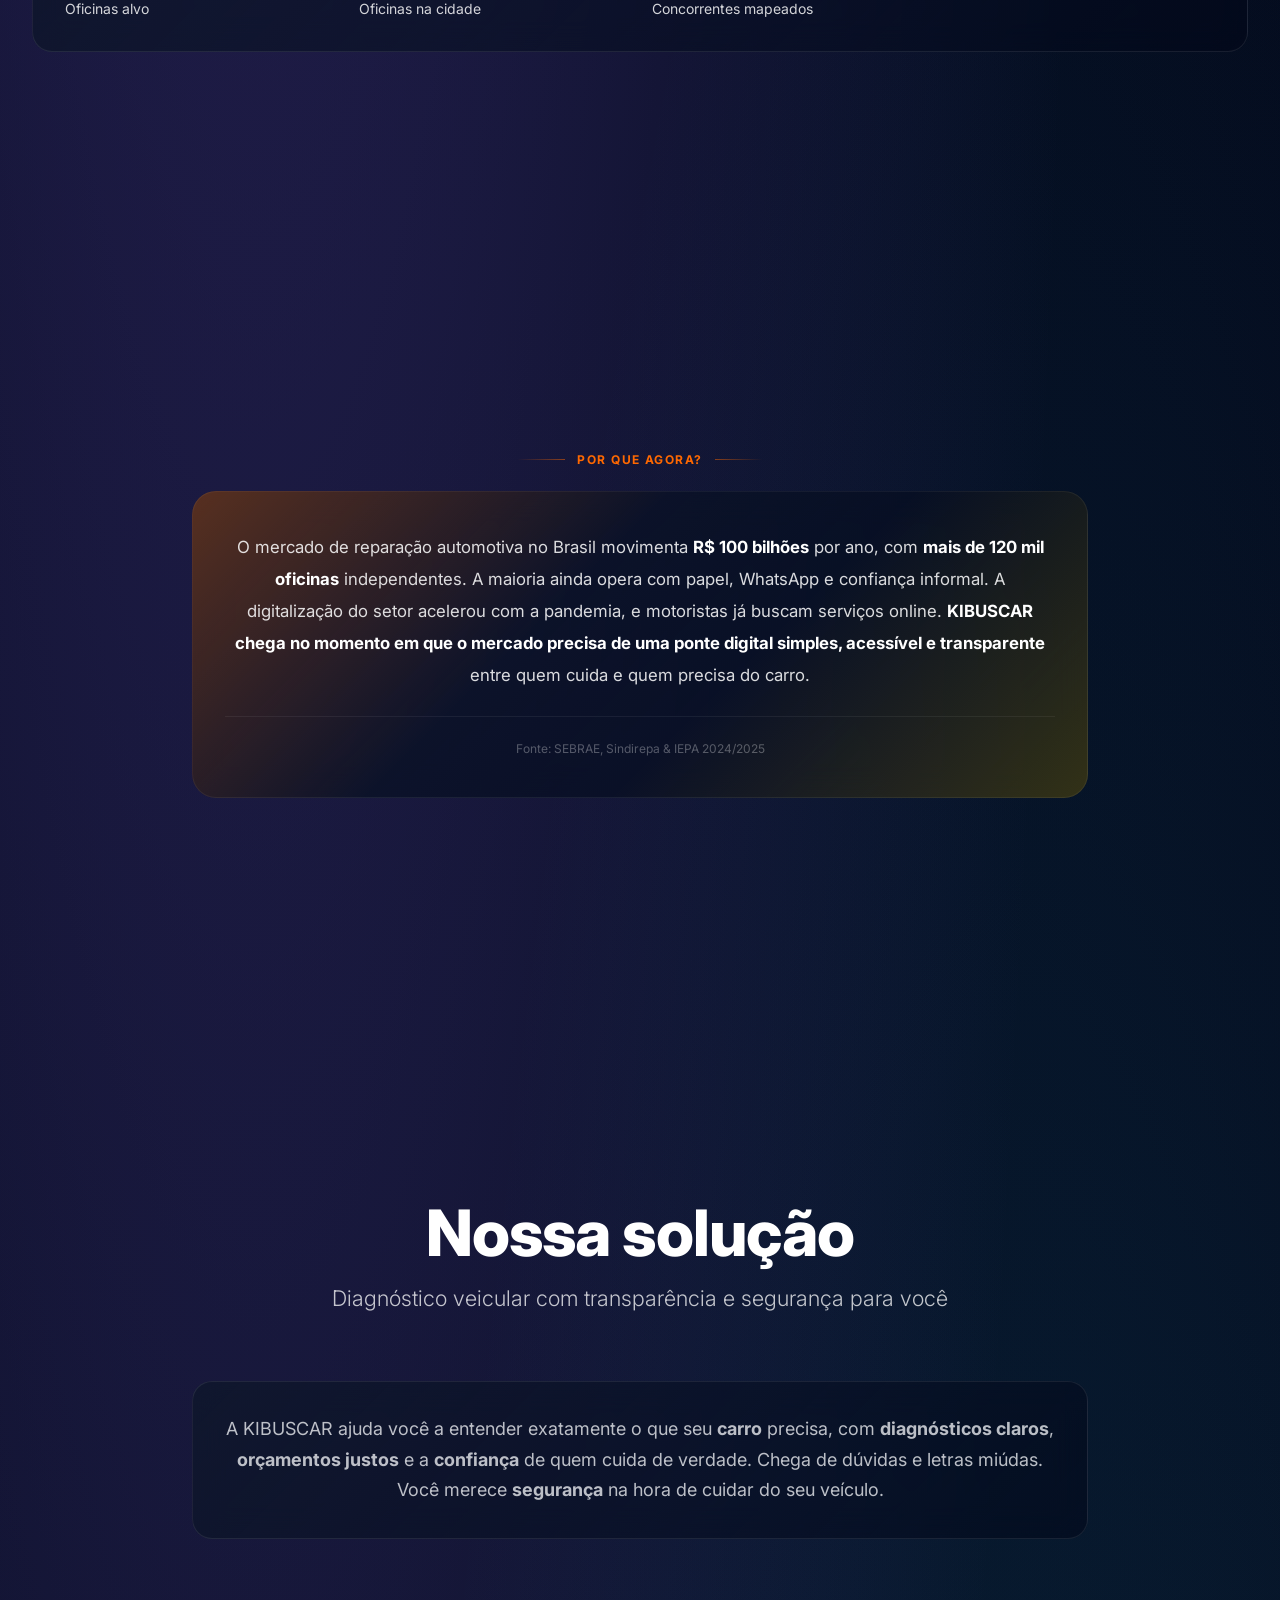
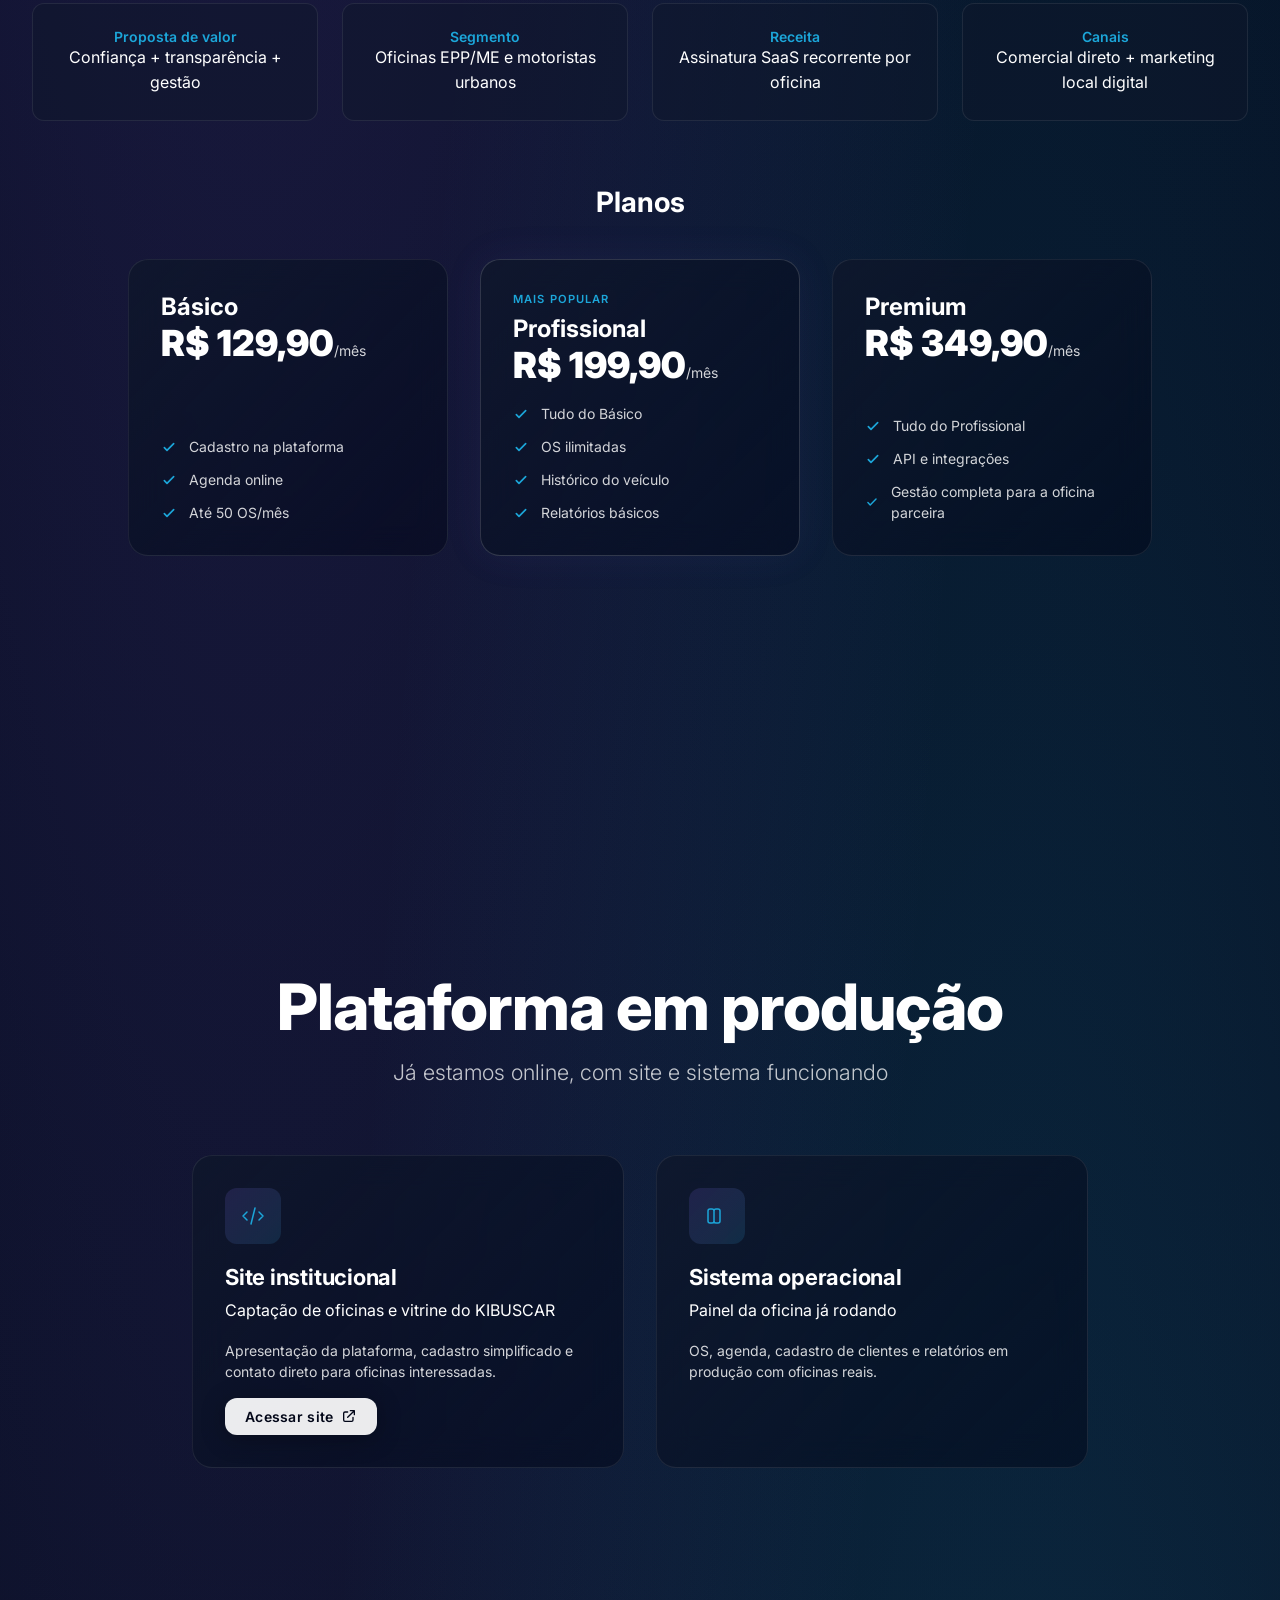
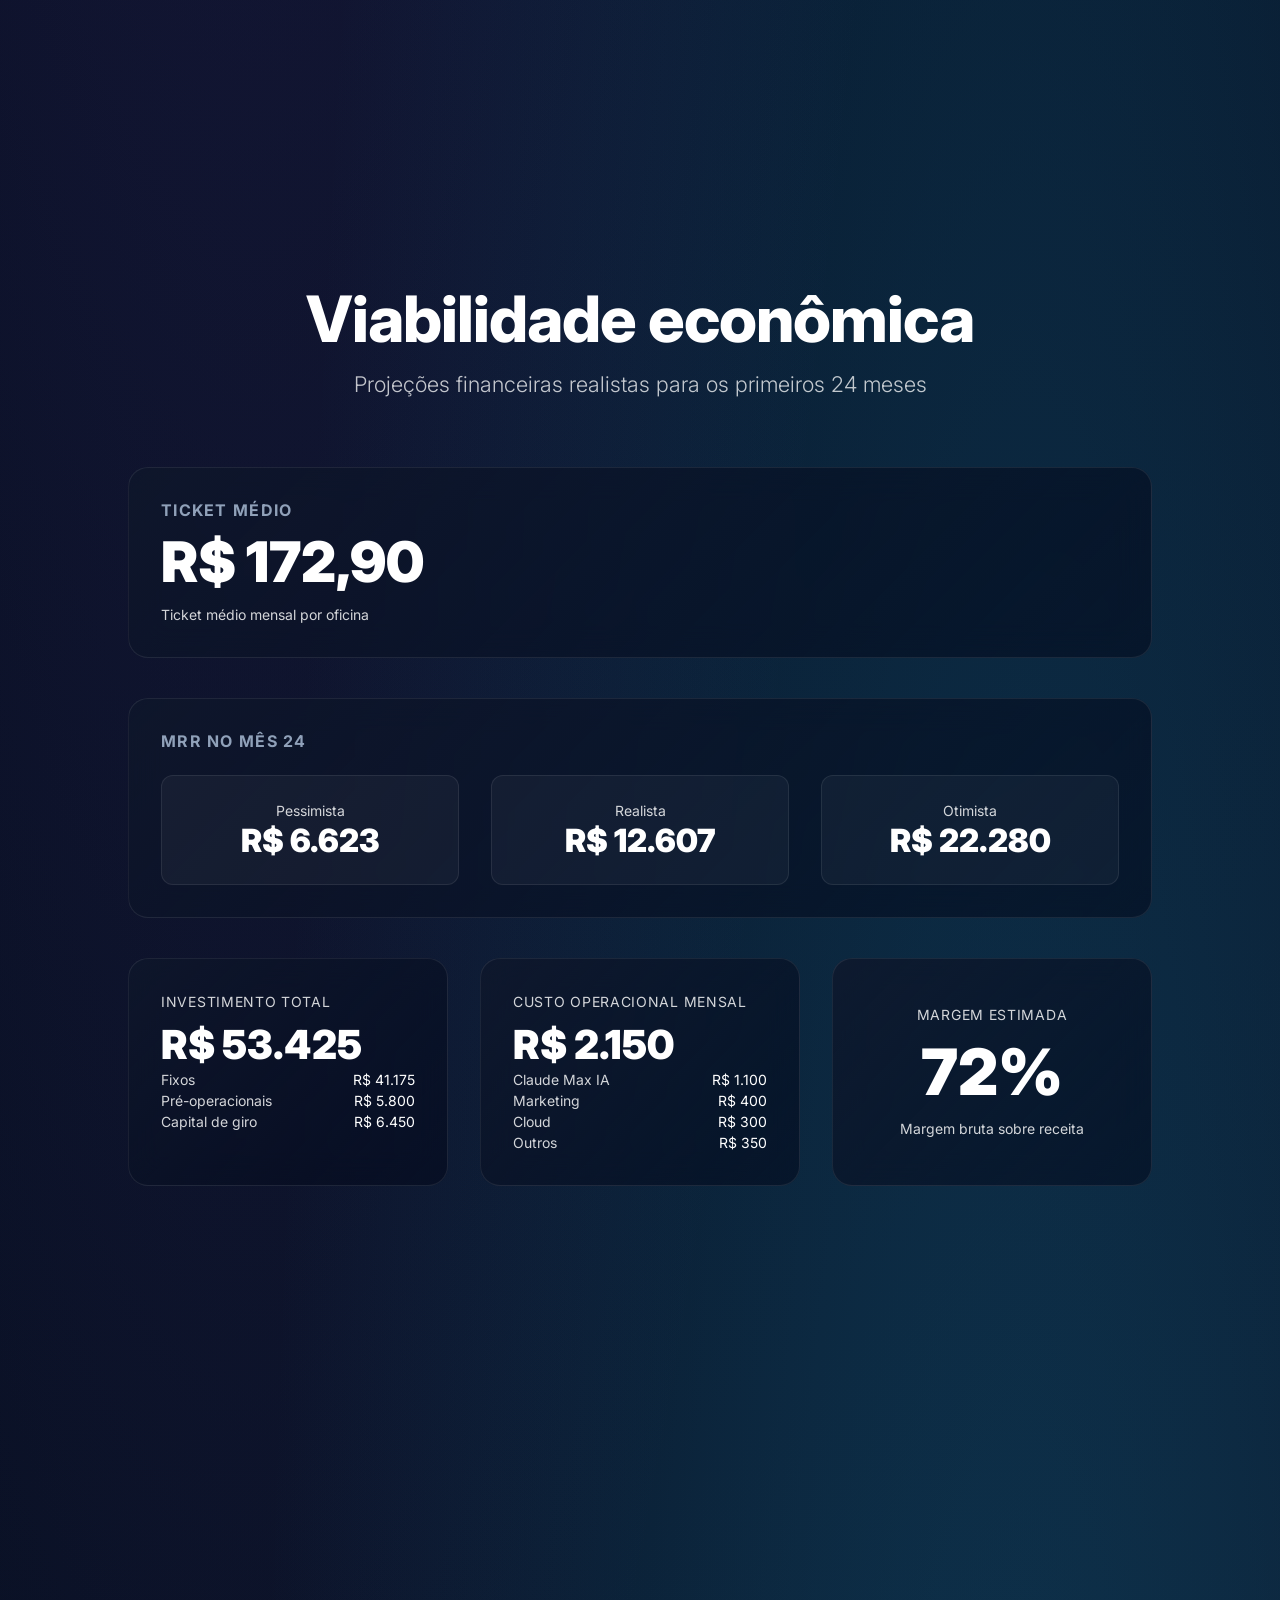
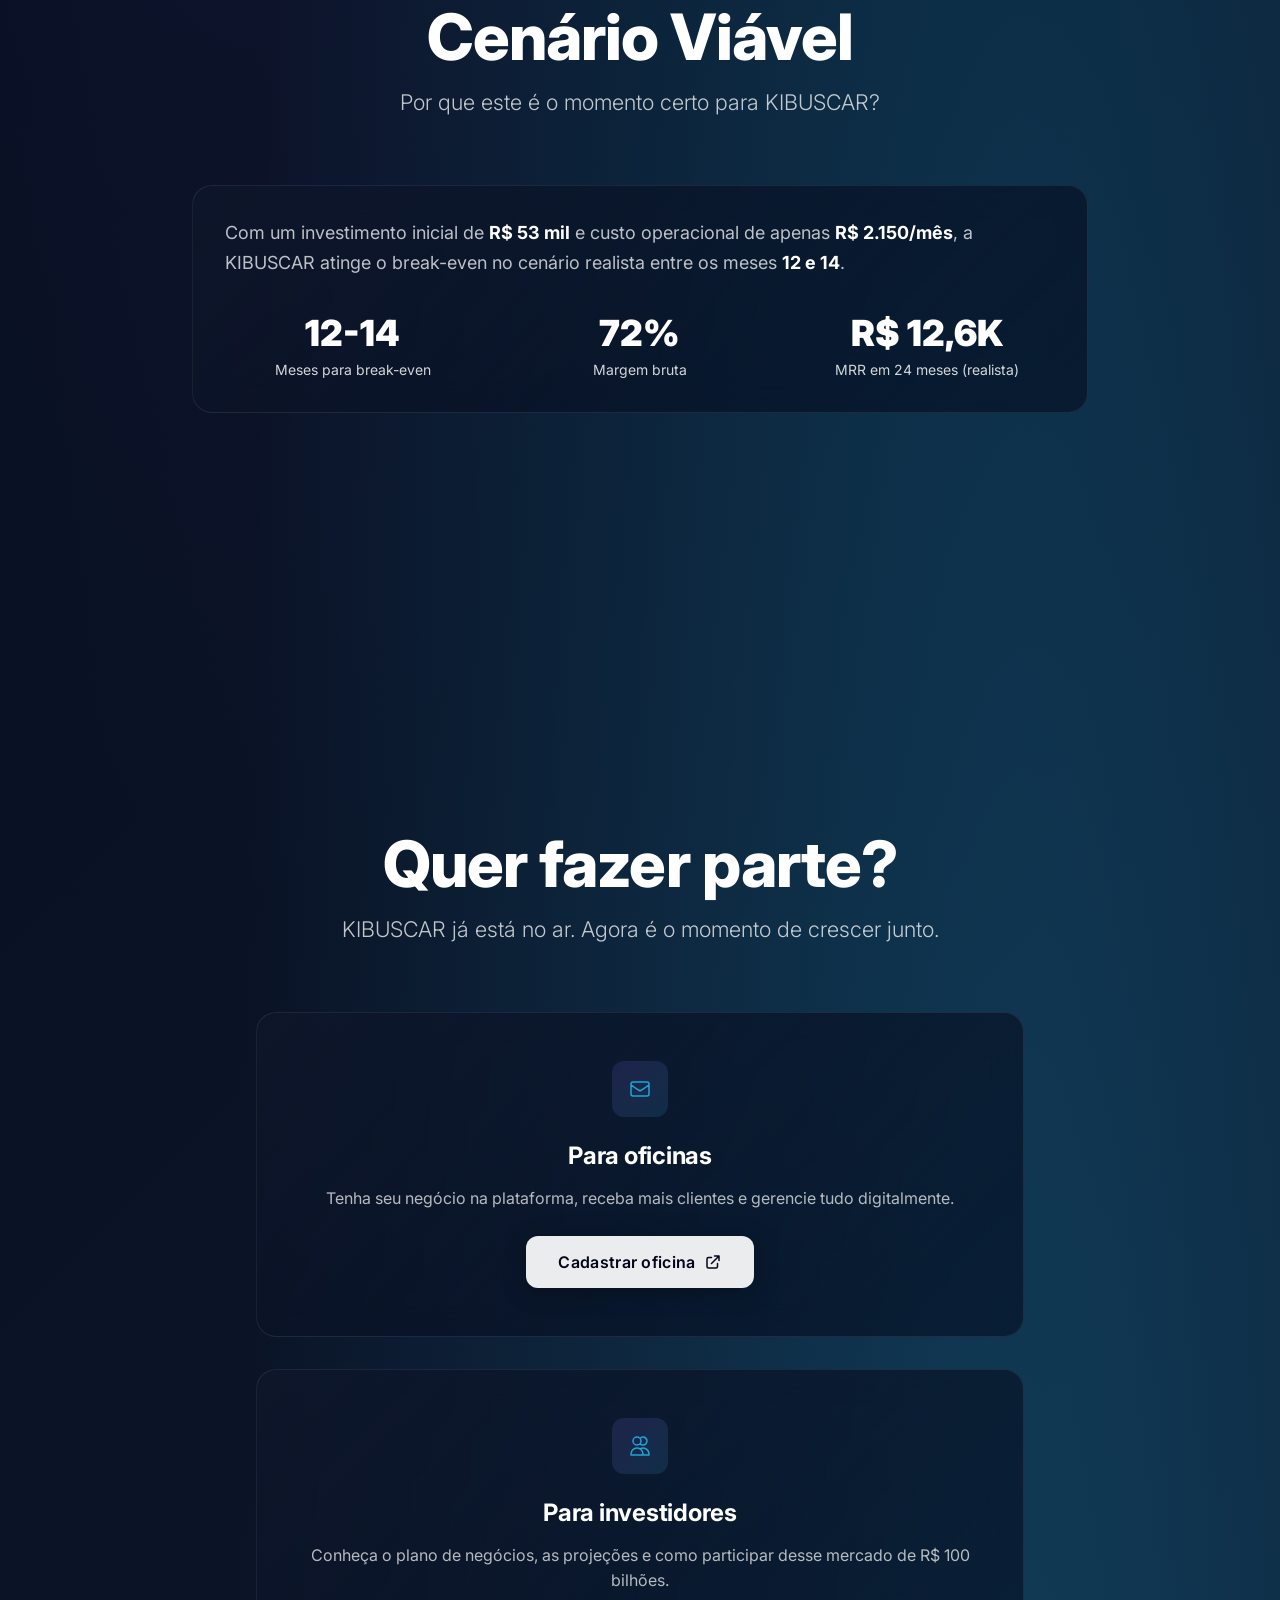
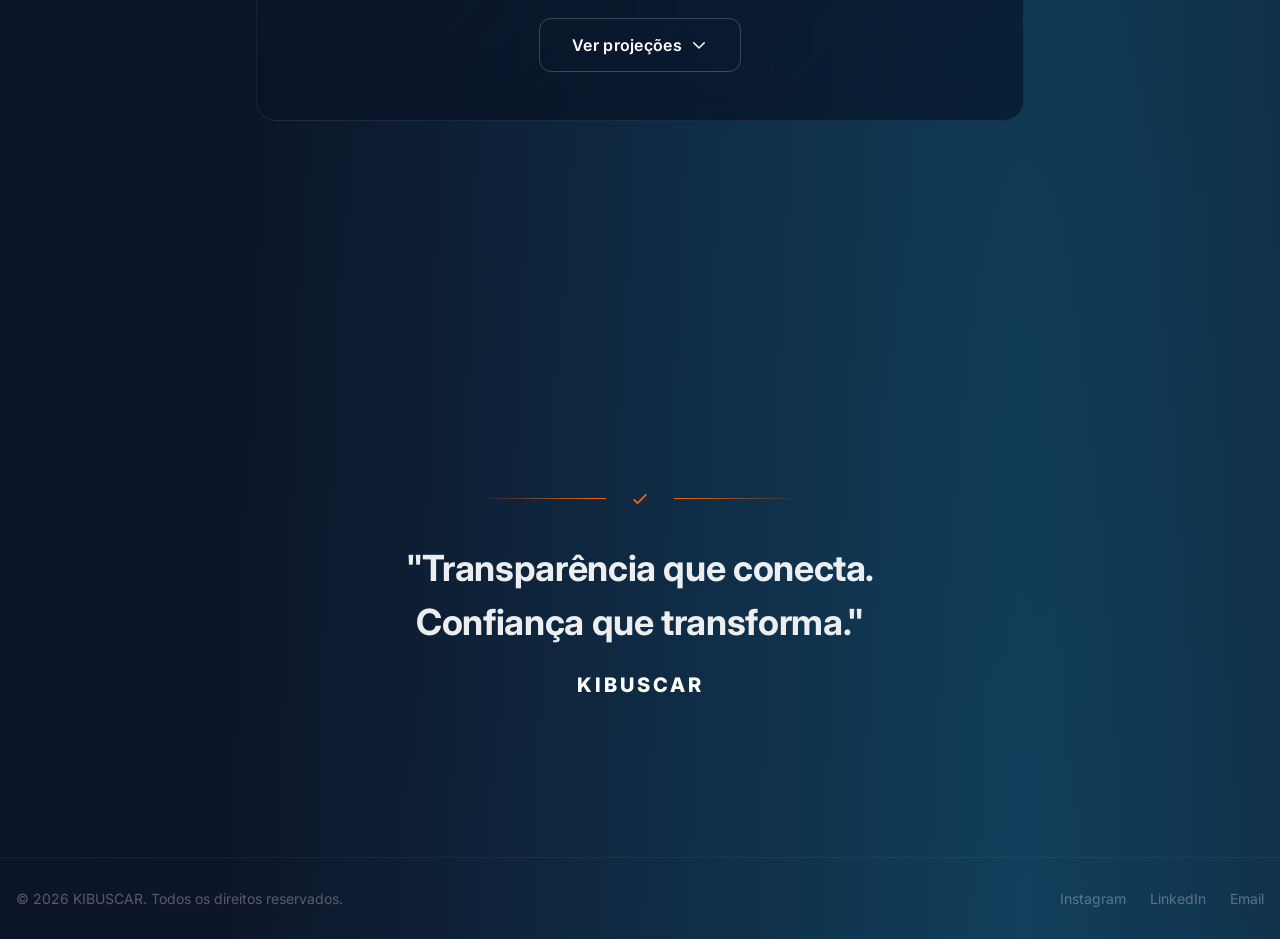
==== commit e847eeb7: "Increase QR code to 13rem" ====
--- a/index.html
+++ b/index.html
@@ -525,7 +525,7 @@
         </a>
       </div>
       <div style="margin-top:2rem;display:flex;justify-content:center;">
-        <img src="img/qrcode.jpeg" alt="QR Code" style="width:11.5rem;height:11.5rem;border-radius:0.75rem;border:2px solid oklch(100% 0 0 / 0.1);">
+        <img src="img/qrcode.jpeg" alt="QR Code" style="width:13rem;height:13rem;border-radius:0.75rem;border:2px solid oklch(100% 0 0 / 0.1);">
       </div>
     </div>
   </div>
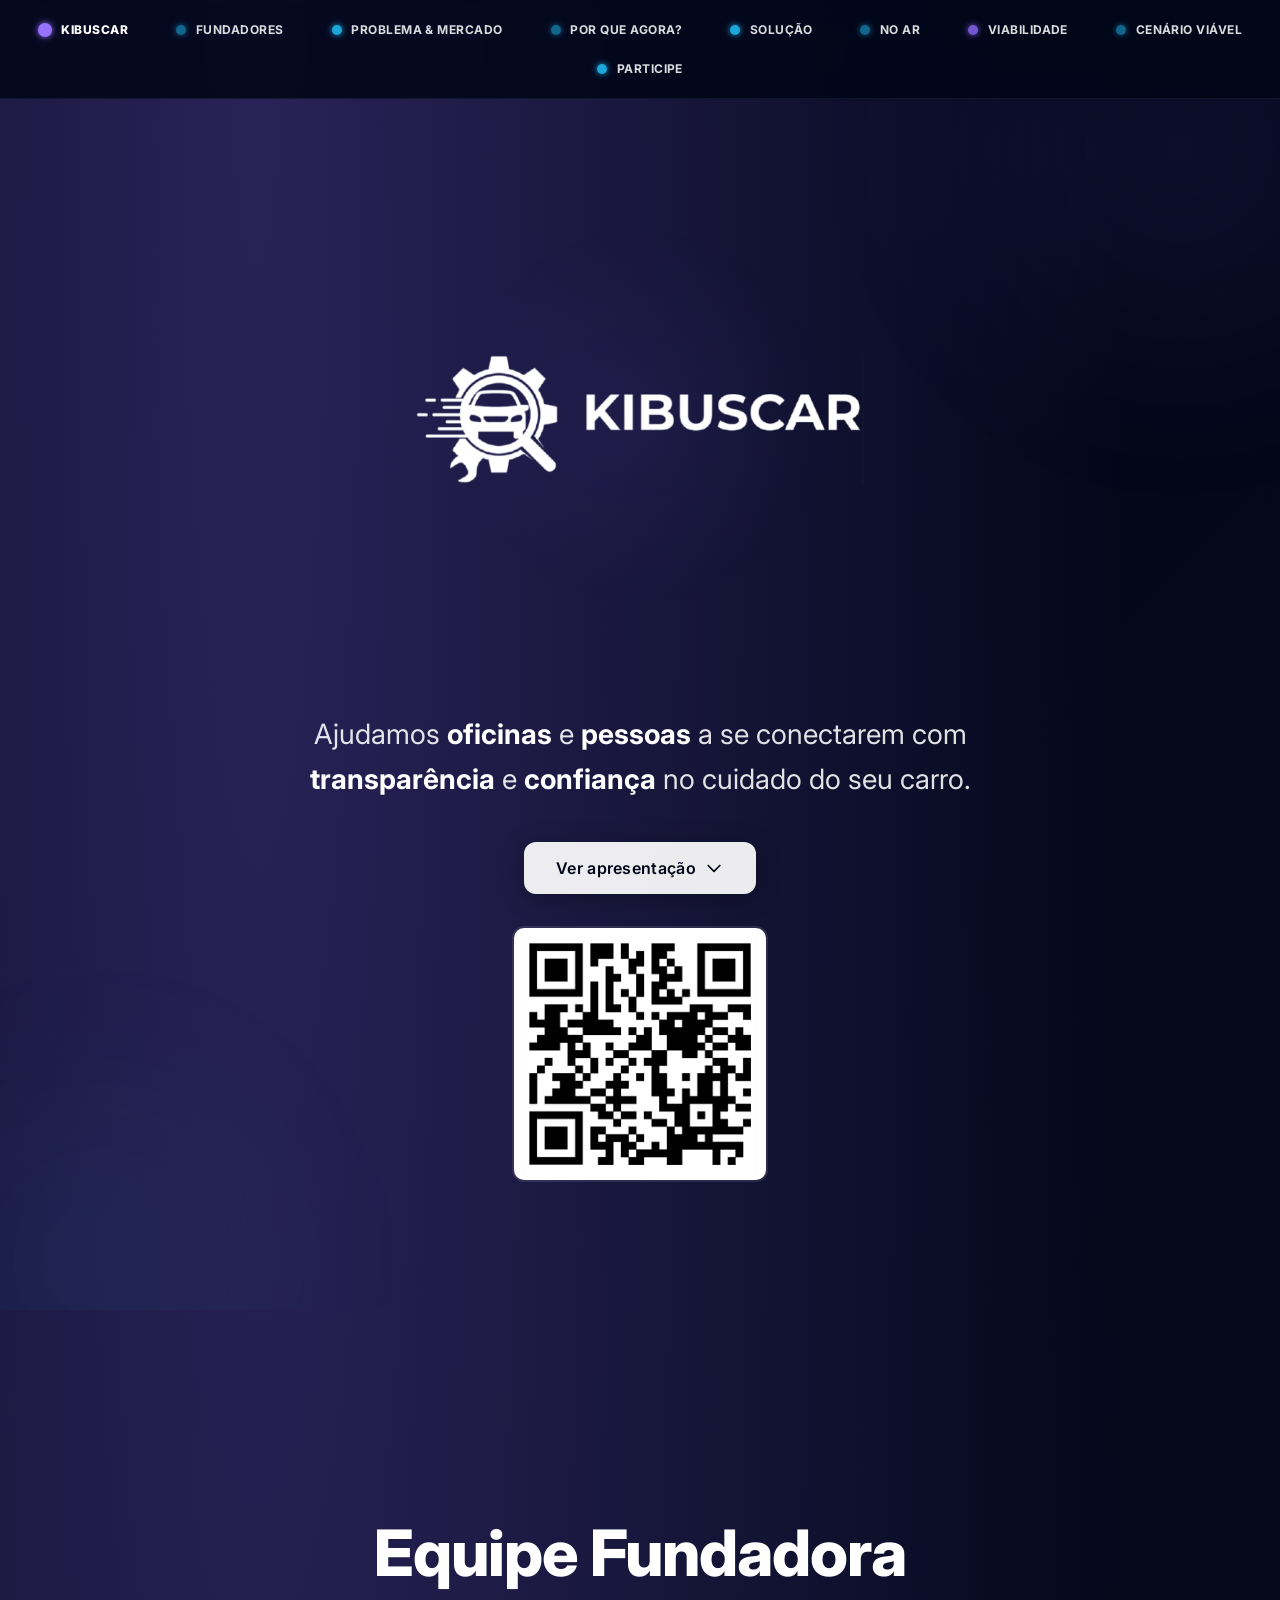
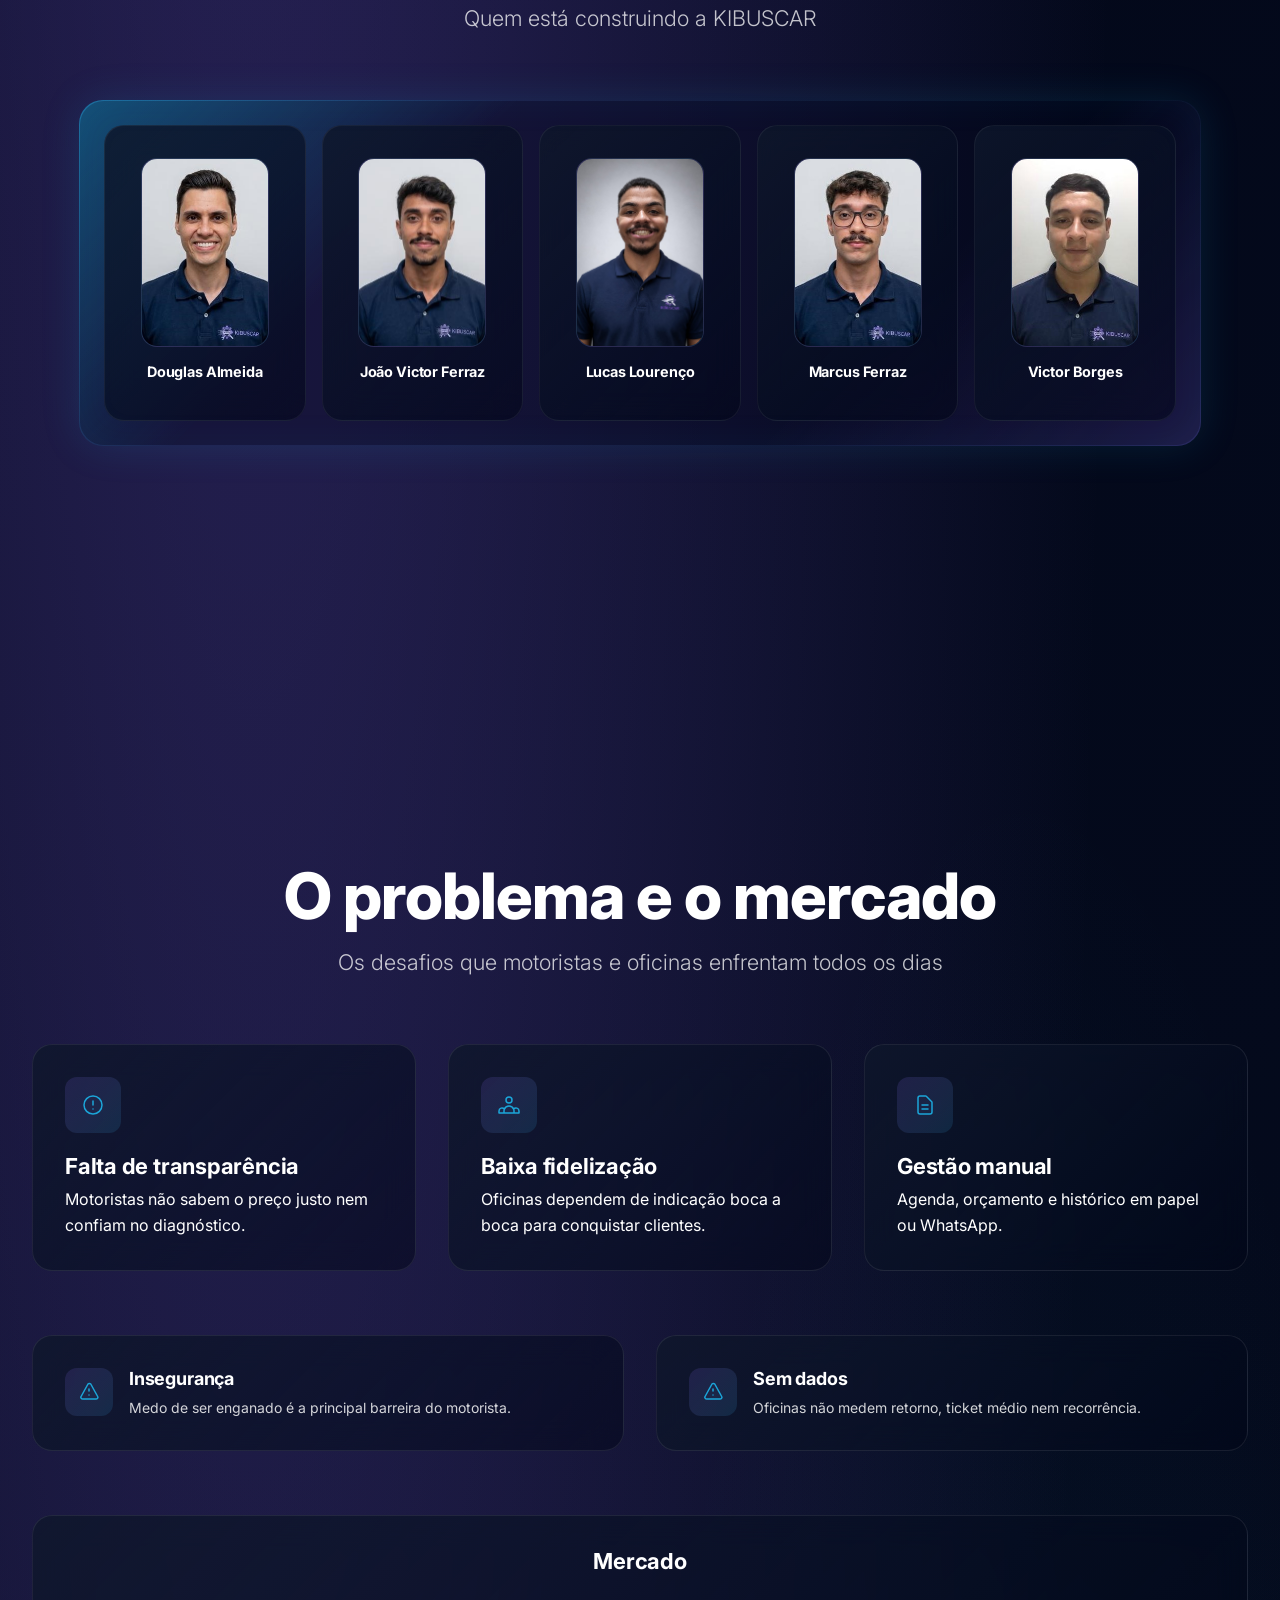
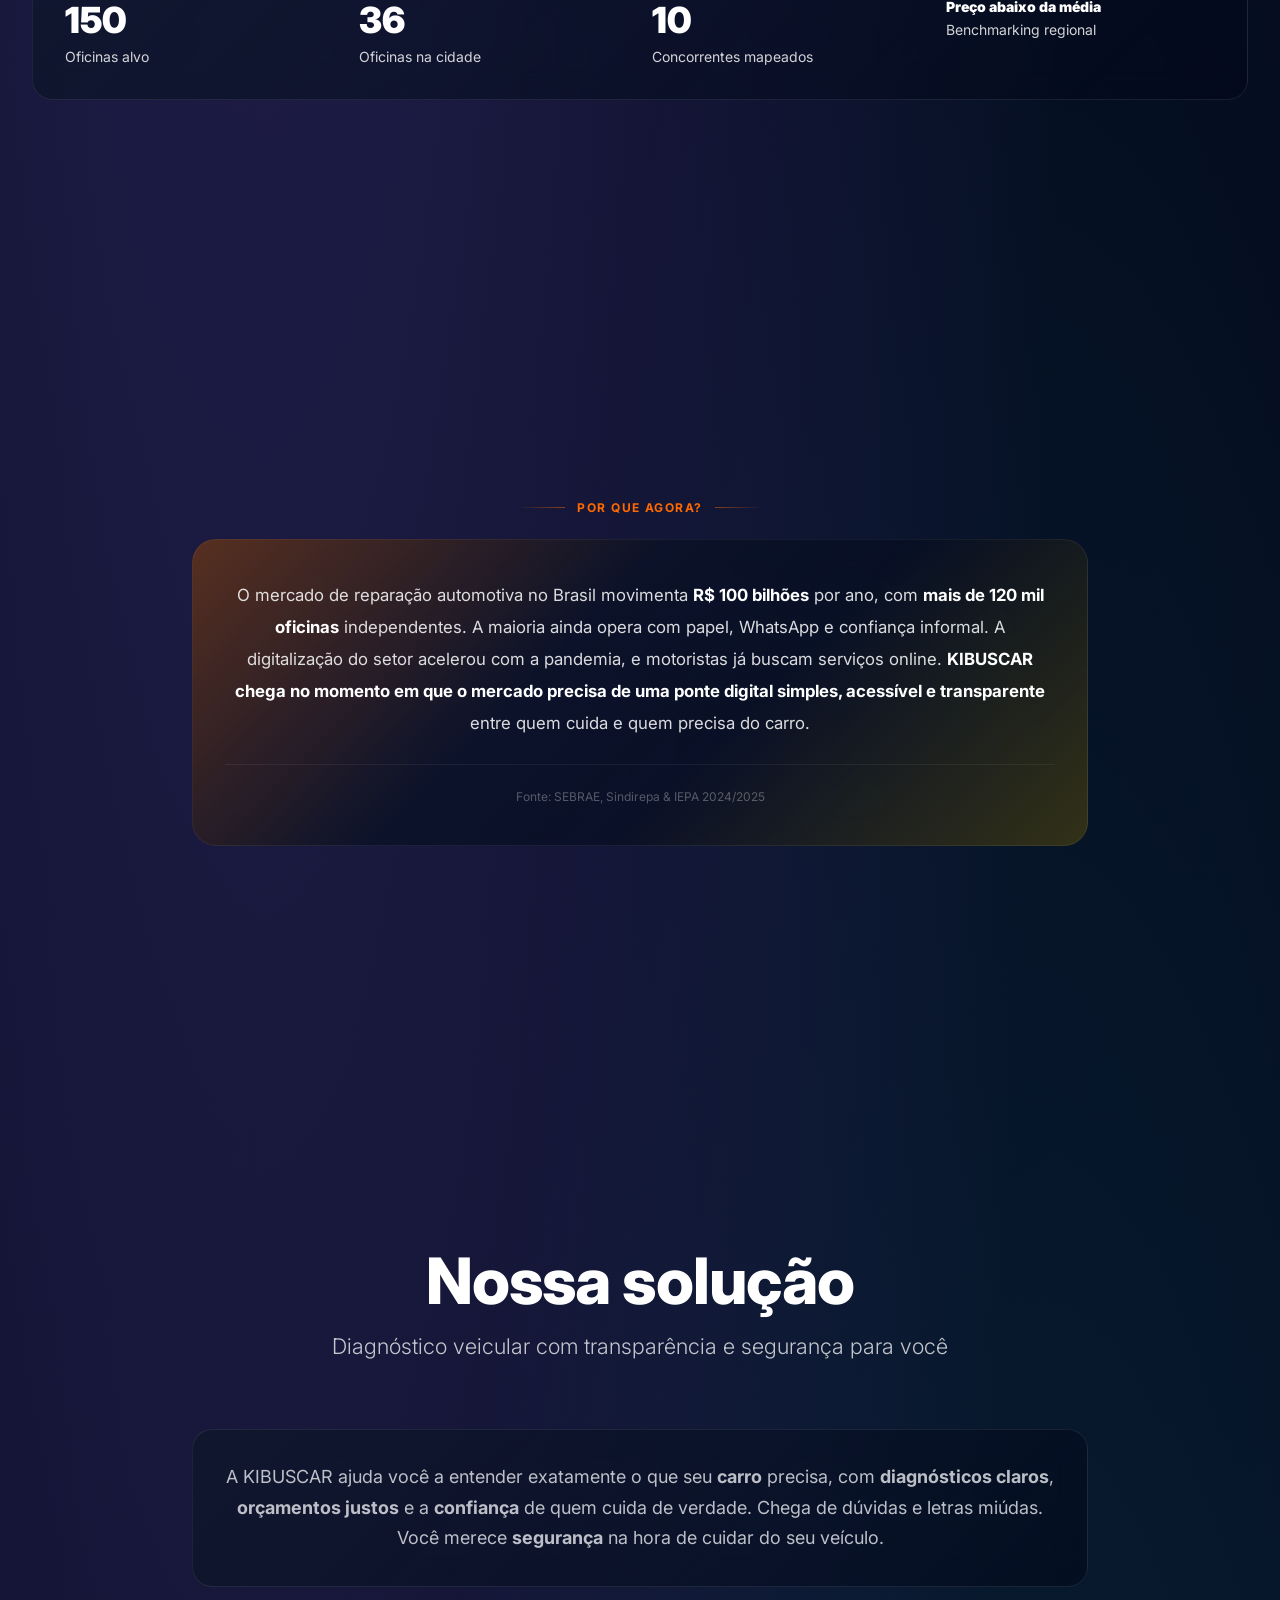
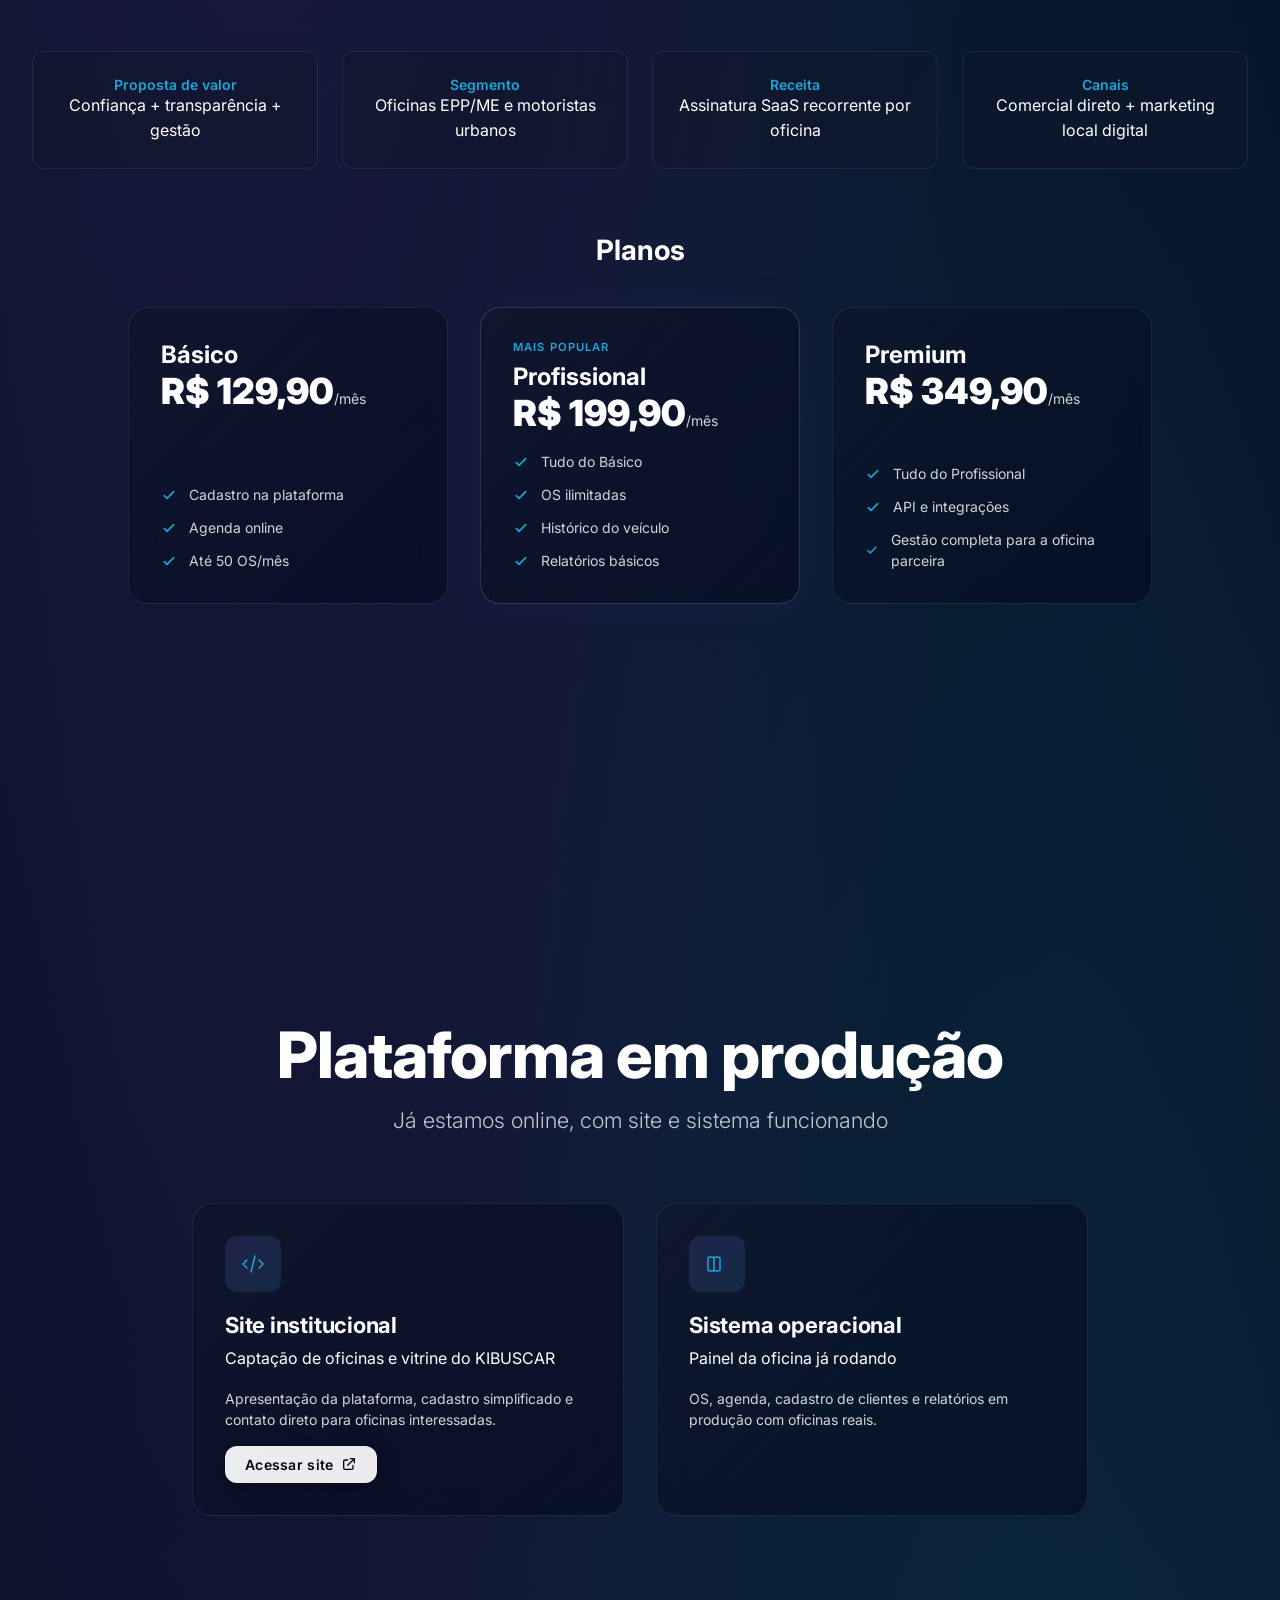
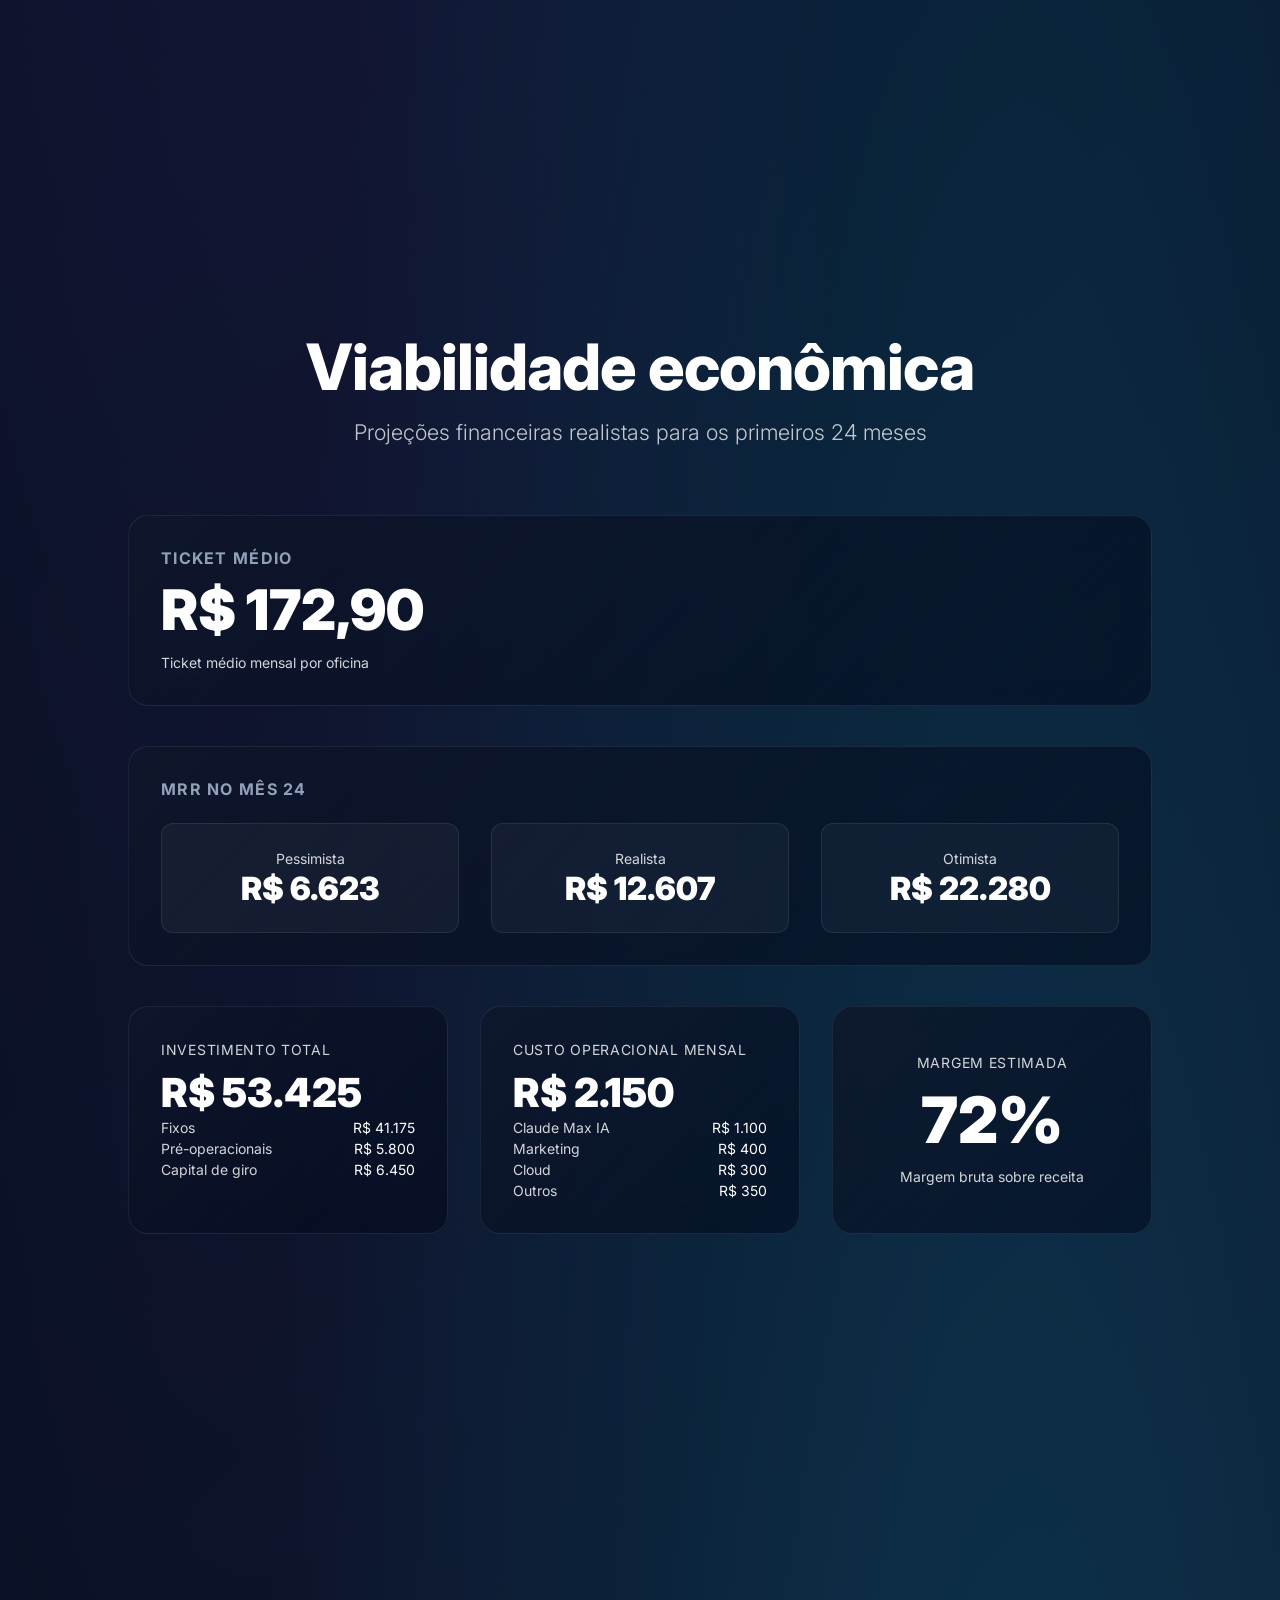
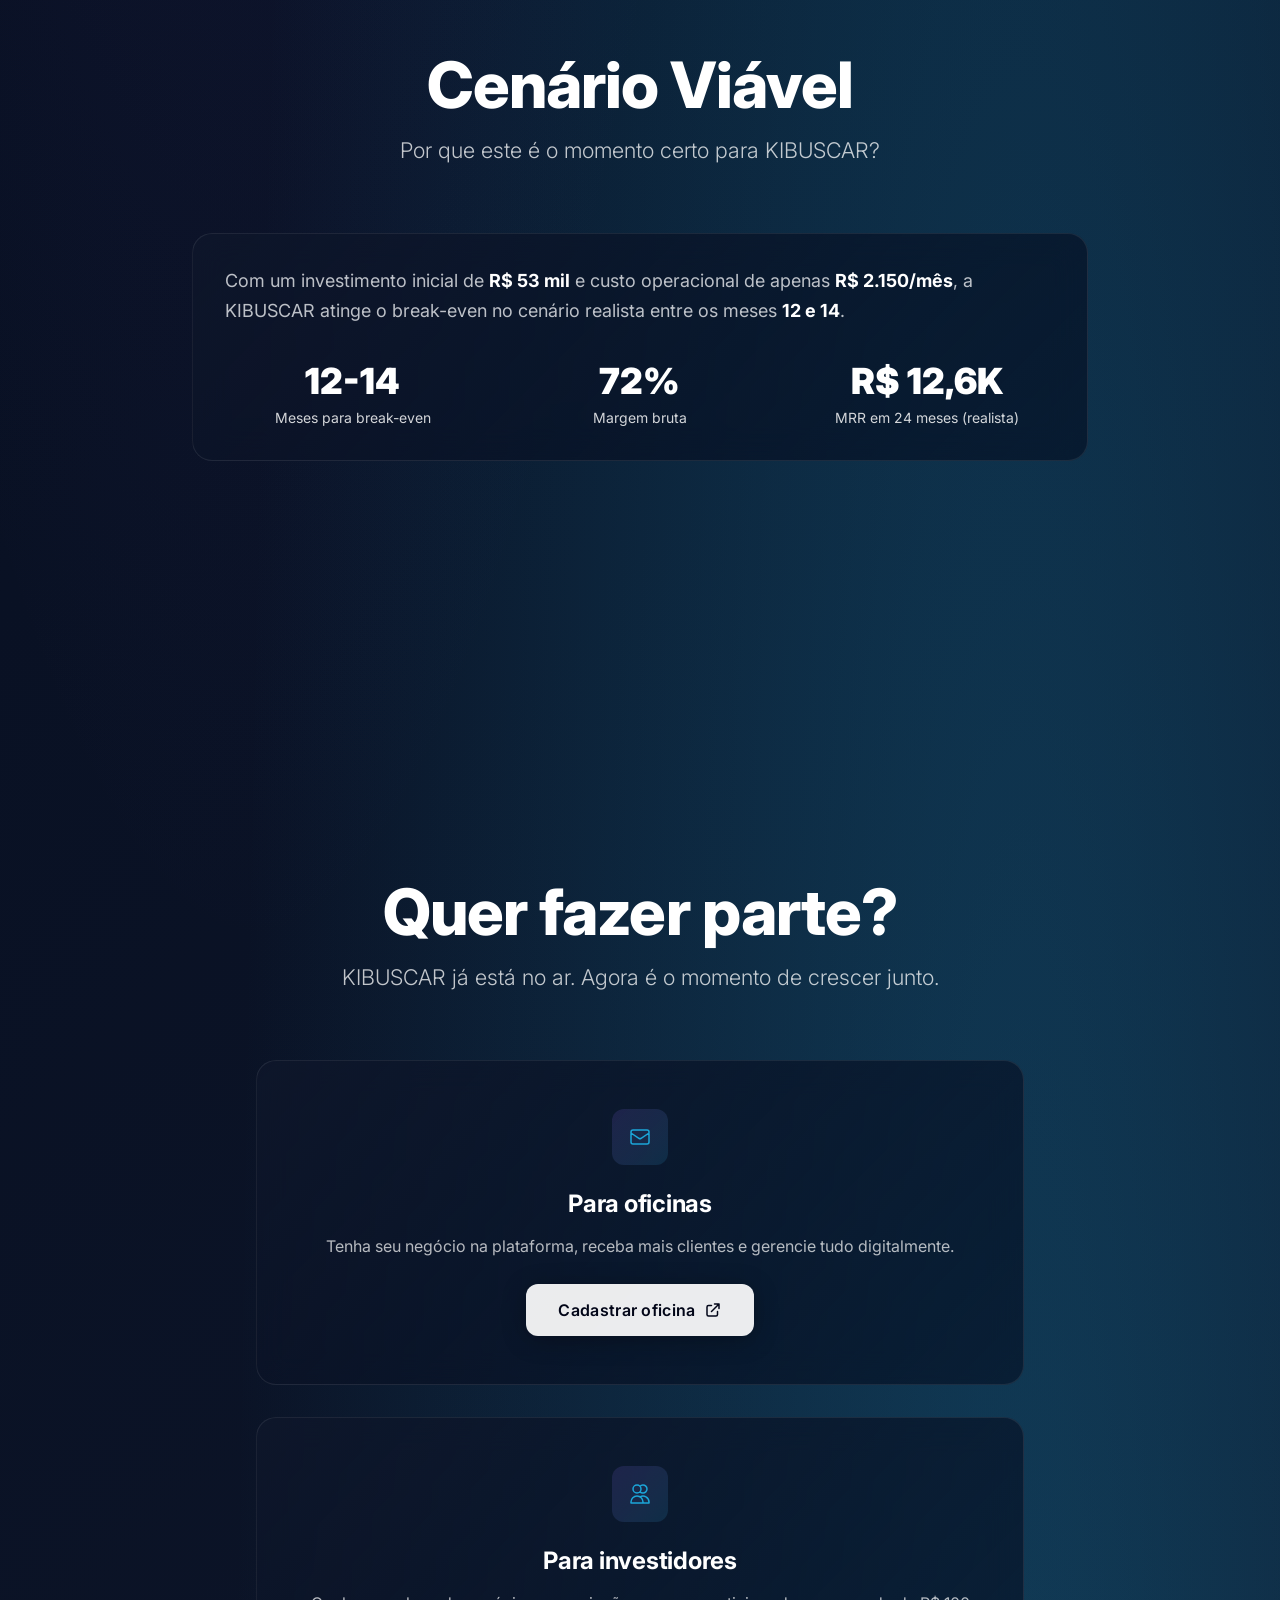
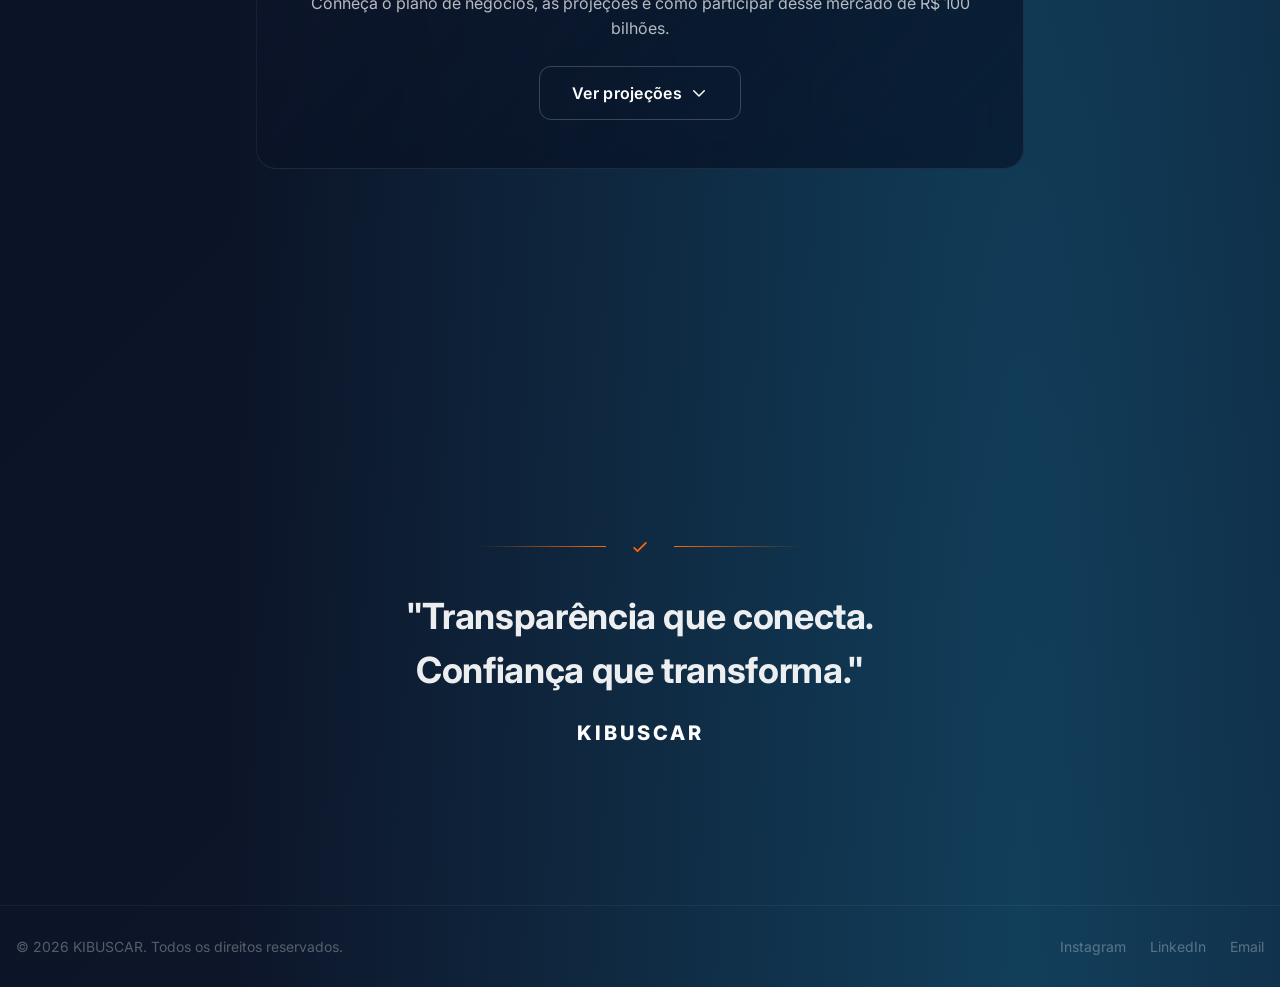
==== commit e34ea357: "Increase QR code to 16rem" ====
--- a/index.html
+++ b/index.html
@@ -525,7 +525,7 @@
         </a>
       </div>
       <div style="margin-top:2rem;display:flex;justify-content:center;">
-        <img src="img/qrcode.jpeg" alt="QR Code" style="width:13rem;height:13rem;border-radius:0.75rem;border:2px solid oklch(100% 0 0 / 0.1);">
+        <img src="img/qrcode.jpeg" alt="QR Code" style="width:16rem;height:16rem;border-radius:0.75rem;border:2px solid oklch(100% 0 0 / 0.1);">
       </div>
     </div>
   </div>
